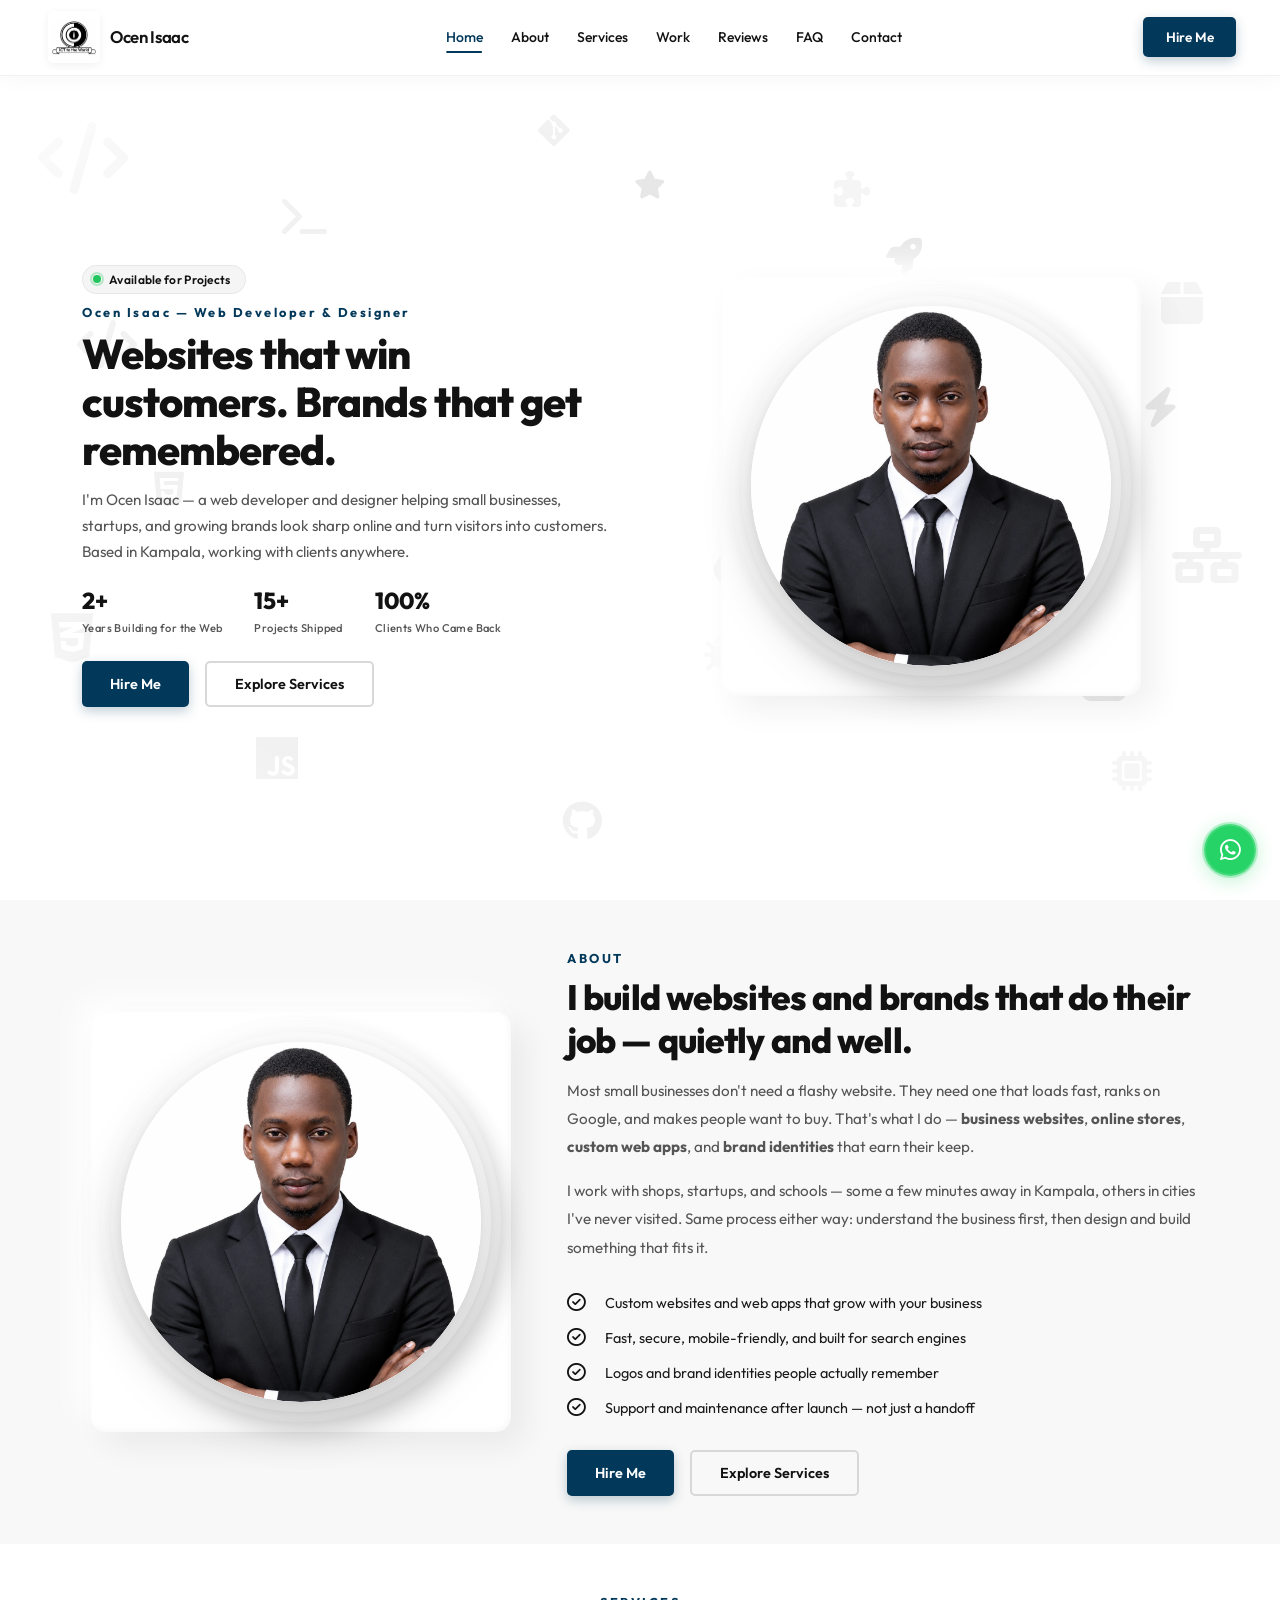
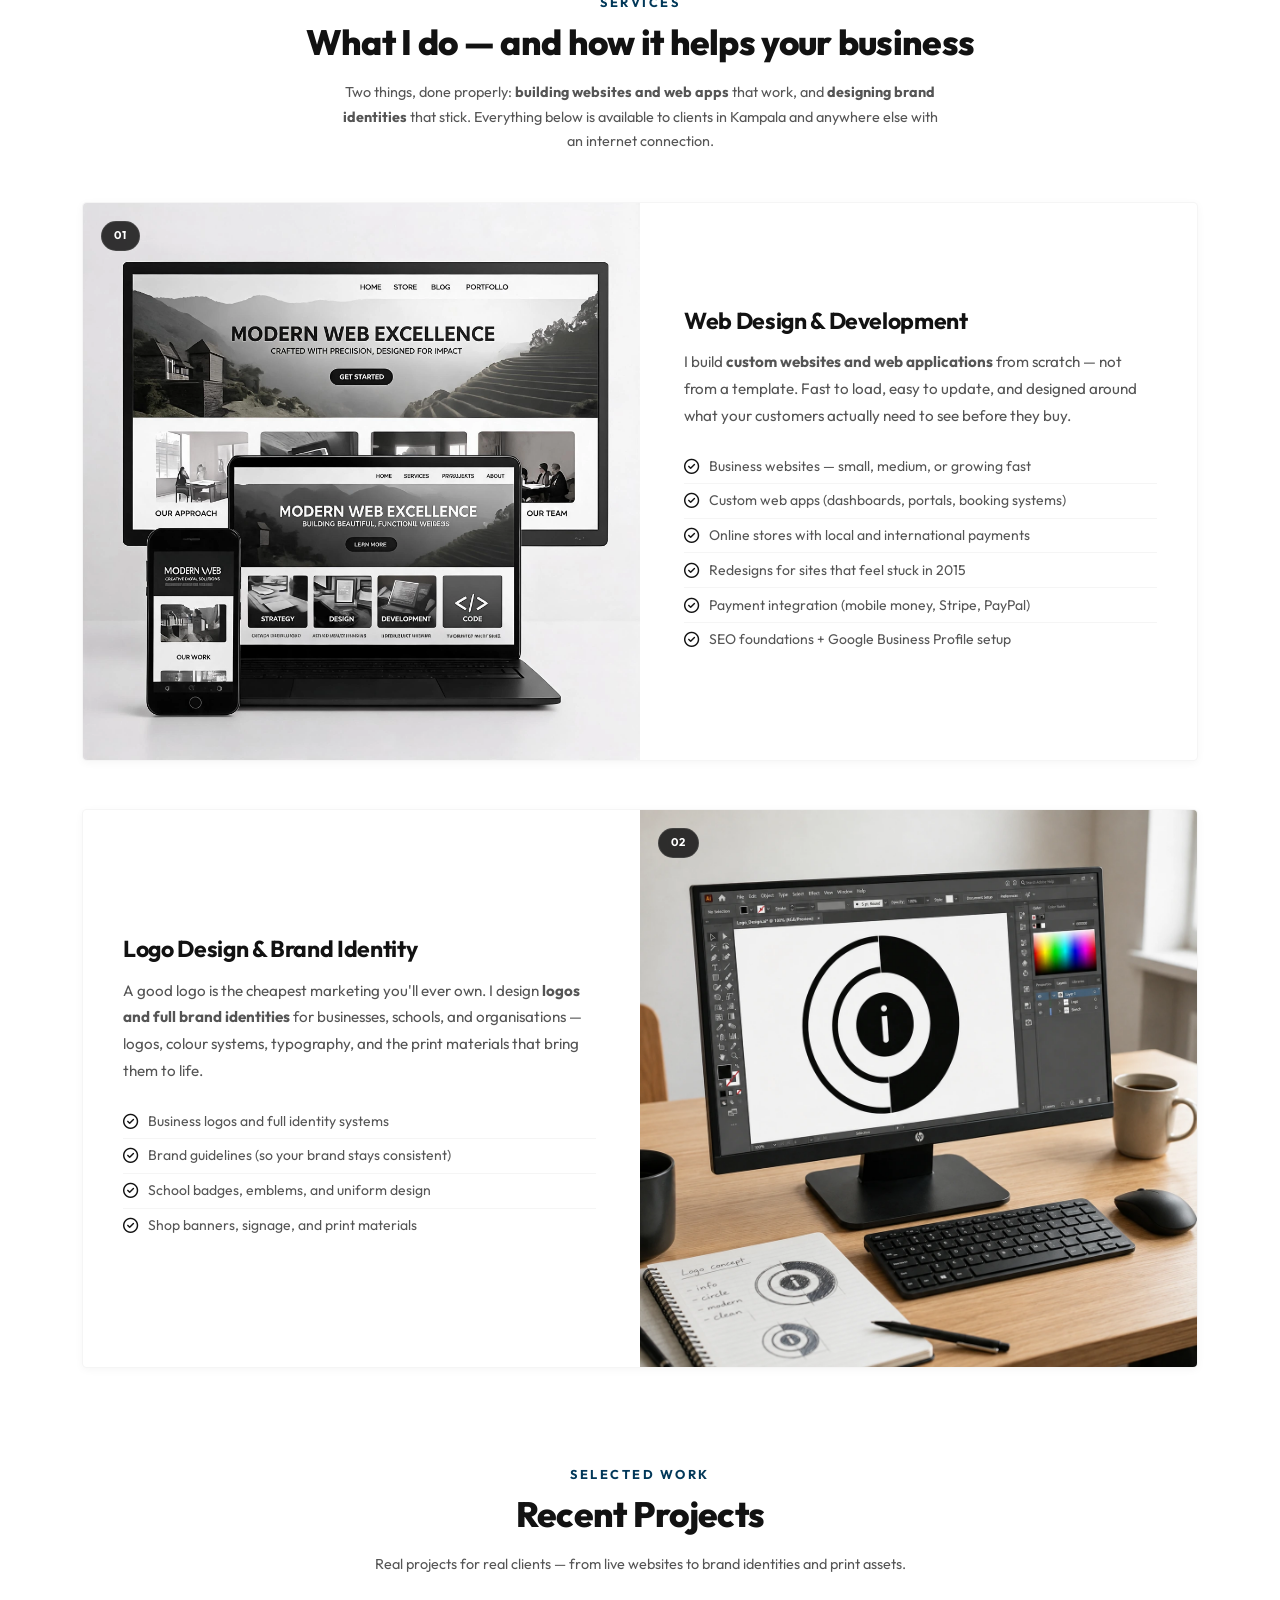
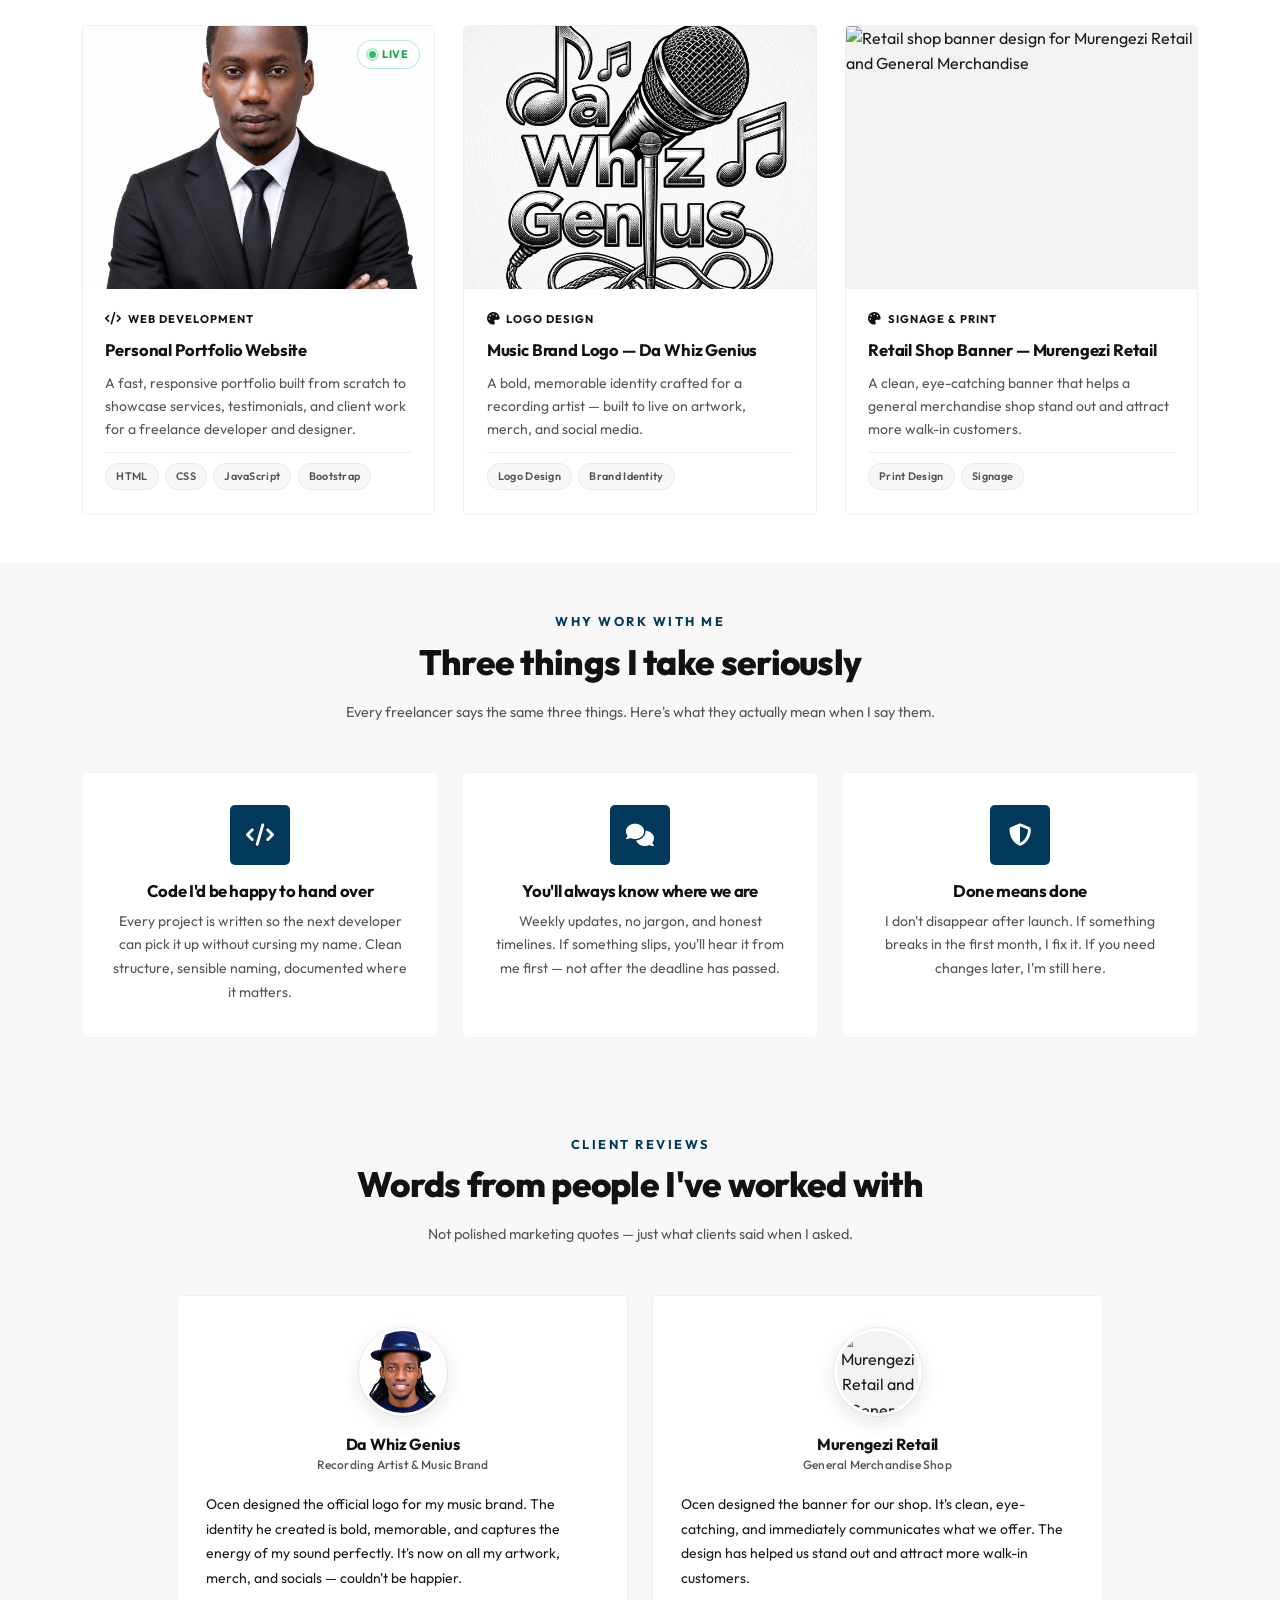
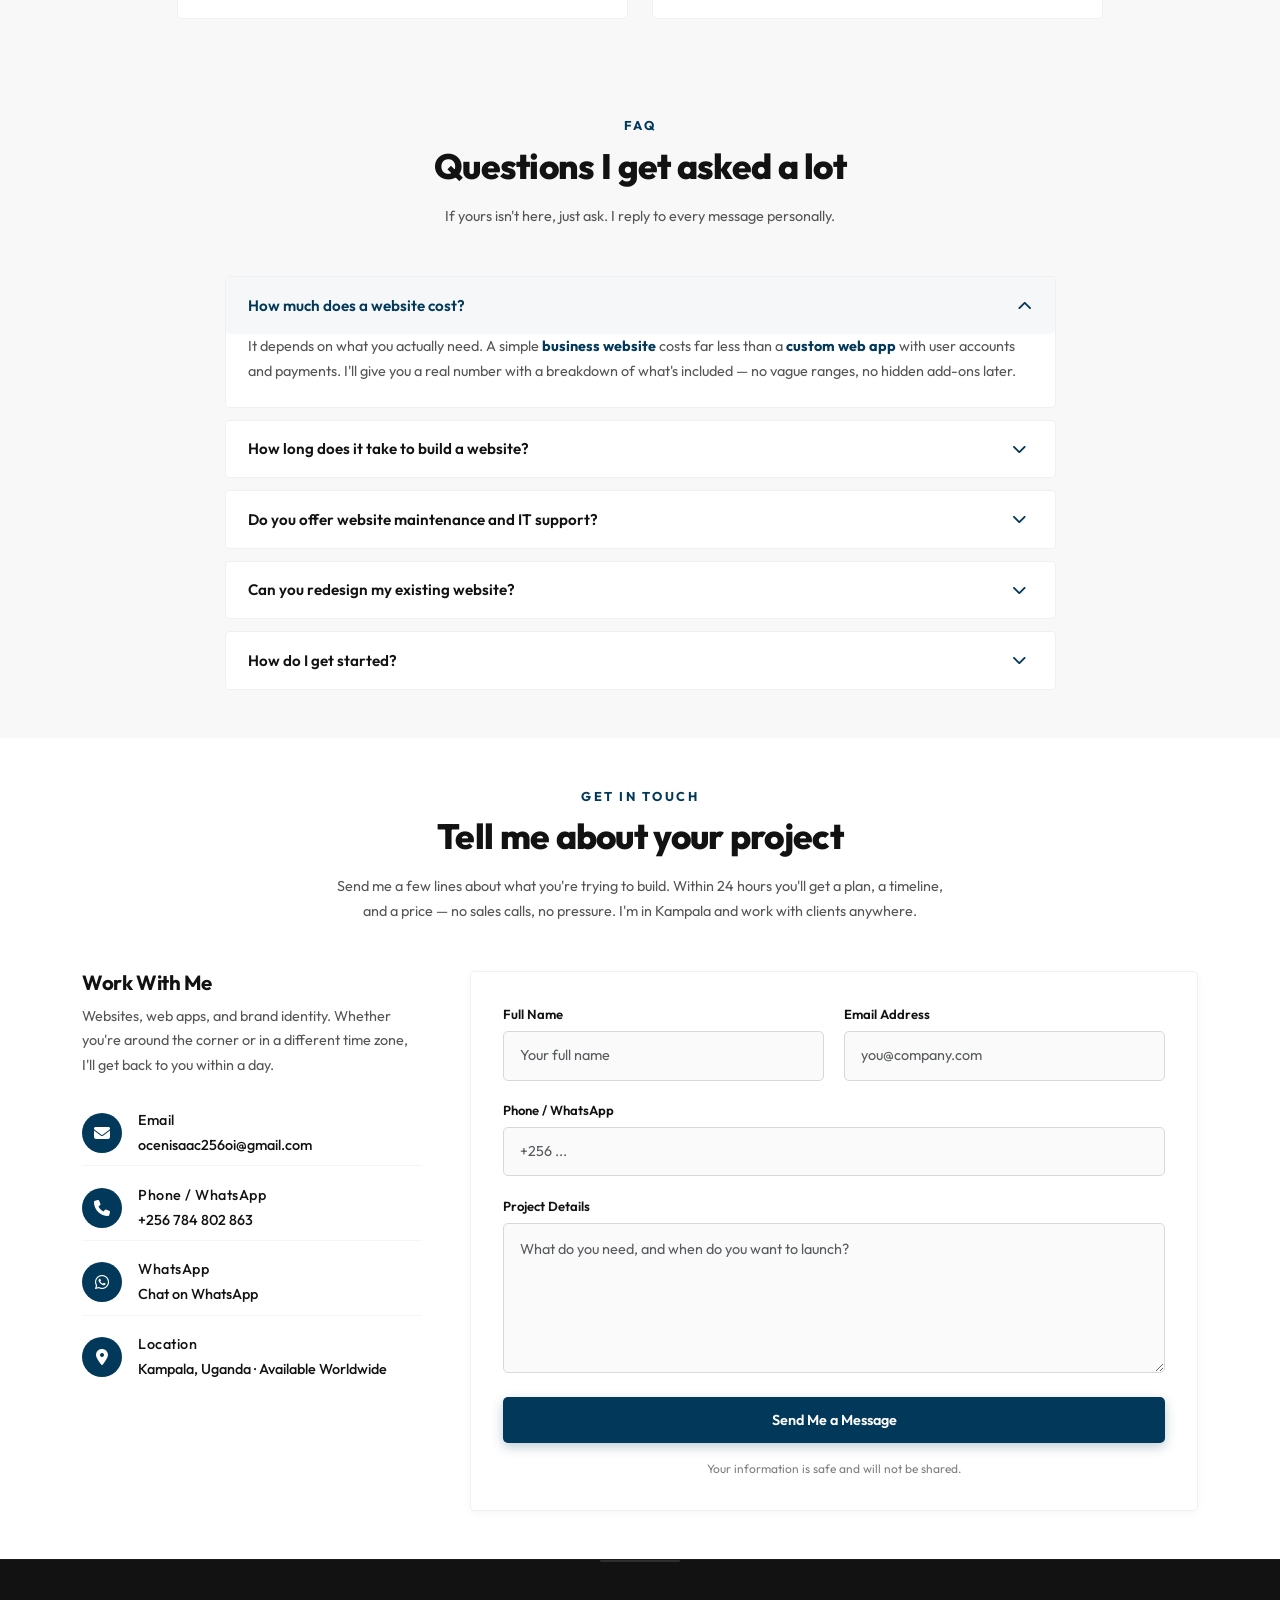
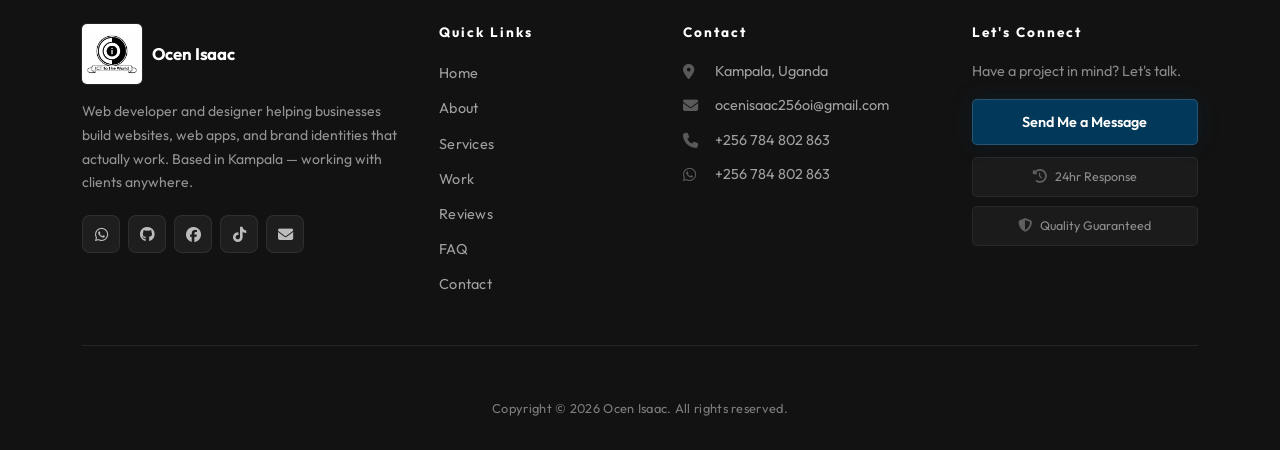
==== index.html @ e8a6db18 "first commit" ====
<!DOCTYPE html>
<html lang="en">
<head>
  <!-- Meta -->
  <meta charset="UTF-8">
  <meta name="viewport" content="width=device-width, initial-scale=1.0">
  <meta name="theme-color" content="#023859">

  <!-- SEO -->
  <title>Ocen Isaac — Web Developer &amp; Designer | Websites, Web Apps &amp; Brand Identity</title>
  <meta name="description" content="I'm Ocen Isaac — a web developer and designer building websites, web apps, and brand identities that help businesses grow. Based in Kampala, working with clients worldwide. Get a quote in 24 hours.">
  <meta name="keywords" content="freelance web developer, remote web developer, custom website design, web application development, e-commerce website developer, affordable website design, website redesign, logo design, brand identity design, small business websites, Kampala web developer, Uganda web designer, Ocen Isaac">
  <meta name="author" content="Ocen Isaac">
  <meta name="robots" content="index, follow, max-snippet:-1, max-image-preview:large, max-video-preview:-1">
  <meta name="format-detection" content="telephone=yes">

  <!-- Canonical -->
  <link rel="canonical" href="https://ocenisaac.com/">
  <link rel="sitemap" type="application/xml" title="Sitemap" href="https://ocenisaac.com/sitemap.xml">

  <!-- Favicon -->
  <link rel="icon" href="favicon/favicon.ico">
  <link rel="apple-touch-icon" sizes="180x180" href="favicon/apple-touch-icon.png">

  <!-- Preconnects -->
  <link rel="preconnect" href="https://fonts.googleapis.com">
  <link rel="preconnect" href="https://fonts.gstatic.com" crossorigin>
  <link rel="preconnect" href="https://cdn.jsdelivr.net">

  <!-- Google Fonts -->
  <link href="https://fonts.googleapis.com/css2?family=Outfit:wght@100..900&amp;display=swap" rel="stylesheet">

  <!-- Bootstrap -->
  <link href="https://cdn.jsdelivr.net/npm/bootstrap@5.3.3/dist/css/bootstrap.min.css" rel="stylesheet">

  <!-- Font Awesome -->
  <link href="https://cdn.jsdelivr.net/npm/@fortawesome/fontawesome-free@6.5.2/css/all.min.css" rel="stylesheet">

  <!-- Main CSS -->
  <link rel="stylesheet" href="css/style.css">

  <!-- Preload Hero Image -->
  <link rel="preload" as="image" href="images/hero.webp" fetchpriority="high">

  <!-- Open Graph -->
  <meta property="og:type" content="website">
  <meta property="og:url" content="https://ocenisaac.com/">
  <meta property="og:title" content="Ocen Isaac — Web Developer &amp; Designer | Websites, Web Apps &amp; Brand Identity">
  <meta property="og:description" content="Web developer and designer building websites, web apps, and brand identities that help businesses grow. Based in Kampala, working with clients worldwide.">
  <meta property="og:image" content="https://ocenisaac.com/images/og-image.jpg">
  <meta property="og:image:width" content="1200">
  <meta property="og:image:height" content="630">
  <meta property="og:image:alt" content="Ocen Isaac — Web Developer and Designer">
  <meta property="og:site_name" content="Ocen Isaac — Web Developer &amp; Designer">
  <meta property="og:locale" content="en_US">

  <!-- Twitter -->
  <meta name="twitter:card" content="summary_large_image">
  <meta name="twitter:title" content="Ocen Isaac — Web Developer &amp; Designer | Websites, Web Apps &amp; Brand Identity">
  <meta name="twitter:description" content="Web developer and designer building websites, web apps, and brand identities that help businesses grow. Working with clients worldwide.">
  <meta name="twitter:image" content="https://ocenisaac.com/images/og-image.jpg">
  <meta name="twitter:image:alt" content="Ocen Isaac — Web Developer and Designer">

  <!-- Geo -->
  <meta name="geo.region" content="UG">
  <meta name="geo.placename" content="Kampala">

  <!-- Schema Markup — Person -->
  <script type="application/ld+json">
  {
    "@context": "https://schema.org",
    "@type": "Person",
    "name": "Ocen Isaac",
    "url": "https://ocenisaac.com/",
    "image": "https://ocenisaac.com/images/port.png",
    "jobTitle": "Web Developer & Designer",
    "description": "Freelance web developer and designer building custom websites, web applications, and brand identities for businesses worldwide.",
    "address": {
      "@type": "PostalAddress",
      "addressLocality": "Kampala",
      "addressCountry": "Uganda"
    },
    "sameAs": [
      "https://github.com/ocenisaac256oi",
      "https://www.facebook.com/ocenisaac256oi",
      "https://www.tiktok.com/@ocenisaac256oi",
      "https://wa.me/256784802863"
    ],
    "knowsAbout": [
      "Web Development",
      "Web Design",
      "Custom Web Applications",
      "E-commerce Development",
      "Frontend Development",
      "Backend Development",
      "Full-Stack Development",
      "Brand Identity Design",
      "Logo Design",
      "HTML",
      "CSS",
      "JavaScript",
      "PHP",
      "Bootstrap",
      "React",
      "Node.js",
      "SQL",
      "API Development",
      "SEO"
    ]
  }
  </script>

  <!-- Schema Markup — Professional Service -->
  <script type="application/ld+json">
  {
    "@context": "https://schema.org",
    "@type": "ProfessionalService",
    "name": "Ocen Isaac — Web Developer & Designer",
    "url": "https://ocenisaac.com/",
    "image": "https://ocenisaac.com/images/port.png",
    "description": "Freelance web developer and designer offering custom website design, web application development, e-commerce solutions, and brand identity design for businesses worldwide.",
    "telephone": "+256784802863",
    "email": "ocenisaac256oi@gmail.com",
    "priceRange": "$$",
    "address": {
      "@type": "PostalAddress",
      "addressLocality": "Kampala",
      "addressRegion": "Central Region",
      "addressCountry": "UG"
    },
    "areaServed": [
      { "@type": "City", "name": "Kampala" },
      { "@type": "City", "name": "Entebbe" },
      { "@type": "City", "name": "Jinja" },
      { "@type": "City", "name": "Gulu" },
      { "@type": "City", "name": "Mbarara" },
      { "@type": "Country", "name": "Uganda" },
      { "@type": "Place", "name": "Worldwide" }
    ],
    "openingHoursSpecification": [
      {
        "@type": "OpeningHoursSpecification",
        "dayOfWeek": ["Monday", "Tuesday", "Wednesday", "Thursday", "Friday"],
        "opens": "09:00",
        "closes": "18:00"
      },
      {
        "@type": "OpeningHoursSpecification",
        "dayOfWeek": "Saturday",
        "opens": "10:00",
        "closes": "14:00"
      }
    ],
    "sameAs": [
      "https://github.com/ocenisaac256oi",
      "https://www.facebook.com/ocenisaac256oi",
      "https://wa.me/256784802863"
    ],
    "hasOfferCatalog": {
      "@type": "OfferCatalog",
      "name": "Web Development & Design Services",
      "itemListElement": [
        { "@type": "Offer", "itemOffered": { "@type": "Service", "name": "Business Website Design" } },
        { "@type": "Offer", "itemOffered": { "@type": "Service", "name": "Custom Web Application Development" } },
        { "@type": "Offer", "itemOffered": { "@type": "Service", "name": "E-commerce Website Development" } },
        { "@type": "Offer", "itemOffered": { "@type": "Service", "name": "Website Redesign" } },
        { "@type": "Offer", "itemOffered": { "@type": "Service", "name": "Logo Design and Brand Identity" } },
        { "@type": "Offer", "itemOffered": { "@type": "Service", "name": "SEO Setup and Optimization" } },
        { "@type": "Offer", "itemOffered": { "@type": "Service", "name": "IT Support and Maintenance" } }
      ]
    }
  }
  </script>

  <!-- Schema Markup — WebSite -->
  <script type="application/ld+json">
  {
    "@context": "https://schema.org",
    "@type": "WebSite",
    "url": "https://ocenisaac.com/",
    "name": "Ocen Isaac — Web Developer & Designer",
    "description": "Freelance web developer and designer building custom websites, web applications, and brand identities for businesses worldwide.",
    "author": {
      "@type": "Person",
      "name": "Ocen Isaac"
    }
  }
  </script>

  <!-- Schema Markup — Reviews -->
  <script type="application/ld+json">
  {
    "@context": "https://schema.org",
    "@type": "Person",
    "name": "Ocen Isaac",
    "url": "https://ocenisaac.com/",
    "review": [
      {
        "@type": "Review",
        "author": { "@type": "Person", "name": "Da Whiz Genius" },
        "reviewBody": "Ocen designed the official logo for my music brand. The identity he created is bold, memorable, and captures the energy of my sound perfectly."
      },
      {
        "@type": "Review",
        "author": { "@type": "Person", "name": "Murengezi Retail and General Merchandise Shop" },
        "reviewBody": "Ocen designed the banner for our shop. It's clean, eye-catching, and has helped us stand out and attract more walk-in customers."
      },
      {
        "@type": "Review",
        "author": { "@type": "Organization", "name": "AK eSolutions Limited" },
        "reviewBody": "Ocen is building the official website for AK eSolutions Limited. A developer we trust."
      }
    ]
  }
  </script>
</head>

<body>

  <!-- Navbar -->
  <nav class="navbar navbar-expand-lg fixed-top" id="mainNav" aria-label="Main navigation">
    <div class="container">

      <a class="navbar-brand" href="#home" aria-label="Ocen Isaac — Home">
        <img
          src="images/logos.webp"
          alt="Ocen Isaac — Web Developer and Designer logo"
          class="navbar-logo"
          width="50"
          height="50"
          fetchpriority="high"
        >
        <span class="navbar-brand-text">Ocen Isaac</span>
      </a>

      <button
        class="navbar-toggler"
        type="button"
        data-bs-toggle="collapse"
        data-bs-target="#navMenu"
        aria-label="Toggle navigation menu"
        aria-expanded="false"
      >
        <i class="fa-solid fa-bars toggler-open" aria-hidden="true"></i>
        <i class="fa-solid fa-xmark toggler-close" aria-hidden="true"></i>
      </button>

      <div class="collapse navbar-collapse" id="navMenu">
        <ul class="navbar-nav mx-auto text-center">
          <li class="nav-item"><a class="nav-link active" href="#home">Home</a></li>
          <li class="nav-item"><a class="nav-link" href="#about">About</a></li>
          <li class="nav-item"><a class="nav-link" href="#services">Services</a></li>
          <li class="nav-item"><a class="nav-link" href="#portfolio">Work</a></li>
          <li class="nav-item"><a class="nav-link" href="#testimonials">Reviews</a></li>
          <li class="nav-item"><a class="nav-link" href="#faq">FAQ</a></li>
          <li class="nav-item"><a class="nav-link" href="#contact">Contact</a></li>
        </ul>

        <div class="d-flex">
          <a href="#contact" class="btn btn-primary btn-sm">Hire Me</a>
        </div>
      </div>

    </div>
  </nav>

  <!-- Main -->
  <main>

    <!-- Hero -->
    <section id="home" class="d-flex align-items-center">

      <!-- Back layer — ambient background icons -->
      <div class="hero-icons-bg" aria-hidden="true">
        <i class="fa-solid fa-code hero-icon back-icon icon-b1"></i>
        <i class="fa-solid fa-terminal hero-icon back-icon icon-b2"></i>
        <i class="fa-solid fa-code hero-icon back-icon icon-b3"></i>
        <i class="fa-brands fa-html5 hero-icon back-icon icon-b4"></i>
        <i class="fa-brands fa-css3-alt hero-icon back-icon icon-b5"></i>
        <i class="fa-brands fa-js hero-icon back-icon icon-b6"></i>
        <i class="fa-brands fa-git-alt hero-icon back-icon icon-b7"></i>
        <i class="fa-brands fa-github hero-icon back-icon icon-b8"></i>
        <i class="fa-solid fa-box hero-icon back-icon icon-b9"></i>
        <i class="fa-solid fa-network-wired hero-icon back-icon icon-b10"></i>
        <i class="fa-solid fa-microchip hero-icon back-icon icon-b11"></i>
        <i class="fa-solid fa-diagram-project hero-icon back-icon icon-b12"></i>
        <i class="fa-solid fa-bug hero-icon back-icon icon-b13"></i>
        <i class="fa-solid fa-puzzle-piece hero-icon back-icon icon-b14"></i>
      </div>

      <!-- Front layer — icons that cross over the hero image -->
      <div class="hero-icons-fg" aria-hidden="true">
        <i class="fa-solid fa-bolt hero-icon front-icon icon-f1"></i>
        <i class="fa-solid fa-rocket hero-icon front-icon icon-f2"></i>
        <i class="fa-solid fa-cloud hero-icon front-icon icon-f3"></i>
        <i class="fa-solid fa-fire hero-icon front-icon icon-f4"></i>
        <i class="fa-solid fa-star hero-icon front-icon icon-f5"></i>
      </div>

      <div class="container">
        <div class="row align-items-center g-5">

          <div class="col-lg-6 col-md-6">

            <span class="hero-badge mb-3">
              <span class="status-dot"></span>
              Available for Projects
            </span>

            <p class="hero-kicker mb-2">
              Ocen Isaac — Web Developer &amp; Designer
            </p>

            <h1 class="hero-title mb-3">
              Websites that win customers. Brands that get remembered.
            </h1>

            <p class="hero-subtitle mb-4">
              I'm Ocen Isaac — a web developer and designer helping small businesses, startups, and growing brands look sharp online and turn visitors into customers. Based in Kampala, working with clients anywhere.
            </p>

            <div class="hero-stats d-flex gap-4 mb-4">
              <div class="hero-stat">
                <span class="hero-stat-number" data-count="2" data-suffix="+">2+</span>
                <span class="hero-stat-label">Years Building for the Web</span>
              </div>
              <div class="hero-stat">
                <span class="hero-stat-number" data-count="15" data-suffix="+">15+</span>
                <span class="hero-stat-label">Projects Shipped</span>
              </div>
              <div class="hero-stat">
                <span class="hero-stat-number" data-count="100" data-suffix="%">100%</span>
                <span class="hero-stat-label">Clients Who Came Back</span>
              </div>
            </div>

            <div class="d-flex flex-wrap gap-3">
              <a href="#contact" class="btn btn-primary">Hire Me</a>
              <a href="#services" class="btn btn-outline">Explore Services</a>
            </div>

          </div>

          <div class="col-lg-6 col-md-6">
            <!-- Hero image — circular portrait with layered neomorphic shapes -->
            <div class="hero-stage">
              <span class="neo-square" aria-hidden="true"></span>
              <span class="neo-circle-460" aria-hidden="true"></span>
              <span class="neo-circle-440" aria-hidden="true"></span>

              <div class="hero-image-wrap">
                <img
                  src="images/hero.webp"
                  alt="Ocen Isaac — Web Developer and Designer"
                  class="img-fluid hero-image"
                >
              </div>
            </div>
          </div>

        </div>
      </div>
    </section>

    <!-- About -->
    <section id="about" class="py-5">
      <div class="container">
        <div class="row align-items-center g-5">

          <div class="col-lg-5 col-md-6">
            <!-- About image — same layered neomorphic stage as hero -->
            <div class="hero-stage">
              <span class="neo-square" aria-hidden="true"></span>
              <span class="neo-circle-460" aria-hidden="true"></span>
              <span class="neo-circle-440" aria-hidden="true"></span>

              <div class="hero-image-wrap">
                <img
                  src="images/hero.webp"
                  alt="Ocen Isaac working as a web developer and designer"
                  class="img-fluid hero-image"
                  loading="lazy"
                >
              </div>
            </div>
          </div>

          <div class="col-lg-7 col-md-6">
            <p class="about-kicker mb-2">About</p>
            <h2 class="about-title mb-3">
              I build websites and brands that do their job — quietly and well.
            </h2>

            <p class="about-lead mb-3">
              Most small businesses don't need a flashy website. They need one that loads fast, ranks on Google, and makes people want to buy. That's what I do — <strong>business websites</strong>, <strong>online stores</strong>, <strong>custom web apps</strong>, and <strong>brand identities</strong> that earn their keep.
            </p>

            <p class="about-lead mb-4">
              I work with shops, startups, and schools — some a few minutes away in Kampala, others in cities I've never visited. Same process either way: understand the business first, then design and build something that fits it.
            </p>

            <ul class="about-points list-unstyled mb-4">
              <li><i class="fa-regular fa-circle-check me-2"></i>Custom websites and web apps that grow with your business</li>
              <li><i class="fa-regular fa-circle-check me-2"></i>Fast, secure, mobile-friendly, and built for search engines</li>
              <li><i class="fa-regular fa-circle-check me-2"></i>Logos and brand identities people actually remember</li>
              <li><i class="fa-regular fa-circle-check me-2"></i>Support and maintenance after launch — not just a handoff</li>
            </ul>

            <div class="d-flex flex-wrap gap-3 align-items-center">
              <a href="#contact" class="btn btn-primary">Hire Me</a>
              <a href="#services" class="btn btn-outline">Explore Services</a>
            </div>
          </div>

        </div>
      </div>
    </section>

    <!-- Services -->
    <section id="services" class="py-5" aria-labelledby="services-heading">
      <div class="container">

        <div class="text-center mb-5">
          <p class="services-kicker mb-2">Services</p>
          <h2 id="services-heading" class="section-title mb-3">
            What I do — and how it helps your business
          </h2>
          <p class="section-subtitle mx-auto">
            Two things, done properly: <strong>building websites and web apps</strong> that work, and <strong>designing brand identities</strong> that stick. Everything below is available to clients in Kampala and anywhere else with an internet connection.
          </p>
        </div>

        <!-- Service 1 - Web Development -->
        <div class="service-card">
          <div class="service-card-image">
            <img
              src="images/web.webp"
              alt="Business website design and web development services"
              loading="lazy"
            >
            <span class="service-card-number">01</span>
          </div>
          <div class="service-card-content">
            <h3 class="service-card-title">Web Design &amp; Development</h3>
            <p class="service-card-text">
              I build <strong>custom websites and web applications</strong> from scratch — not from a template. Fast to load, easy to update, and designed around what your customers actually need to see before they buy.
            </p>
            <ul class="service-card-list">
              <li><i class="fa-regular fa-circle-check"></i> Business websites — small, medium, or growing fast</li>
              <li><i class="fa-regular fa-circle-check"></i> Custom web apps (dashboards, portals, booking systems)</li>
              <li><i class="fa-regular fa-circle-check"></i> Online stores with local and international payments</li>
              <li><i class="fa-regular fa-circle-check"></i> Redesigns for sites that feel stuck in 2015</li>
              <li><i class="fa-regular fa-circle-check"></i> Payment integration (mobile money, Stripe, PayPal)</li>
              <li><i class="fa-regular fa-circle-check"></i> SEO foundations + Google Business Profile setup</li>
            </ul>
          </div>
        </div>

        <!-- Service 2 - Graphic Design -->
        <div class="service-card service-card-reverse">
          <div class="service-card-image">
            <img
              src="images/graphic-design.webp"
              alt="Logo design and brand identity services"
              loading="lazy"
            >
            <span class="service-card-number">02</span>
          </div>
          <div class="service-card-content">
            <h3 class="service-card-title">Logo Design &amp; Brand Identity</h3>
            <p class="service-card-text">
              A good logo is the cheapest marketing you'll ever own. I design <strong>logos and full brand identities</strong> for businesses, schools, and organisations — logos, colour systems, typography, and the print materials that bring them to life.
            </p>
            <ul class="service-card-list">
              <li><i class="fa-regular fa-circle-check"></i> Business logos and full identity systems</li>
              <li><i class="fa-regular fa-circle-check"></i> Brand guidelines (so your brand stays consistent)</li>
              <li><i class="fa-regular fa-circle-check"></i> School badges, emblems, and uniform design</li>
              <li><i class="fa-regular fa-circle-check"></i> Shop banners, signage, and print materials</li>
            </ul>
          </div>
        </div>

      </div>
    </section>

    <!-- Portfolio -->
    <section id="portfolio" class="py-5" aria-labelledby="portfolio-heading">
      <div class="container">

        <div class="text-center mb-5">
          <p class="portfolio-kicker mb-2">Selected Work</p>
          <h2 id="portfolio-heading" class="section-title mb-3">Recent Projects</h2>
          <p class="section-subtitle mx-auto">
            Real projects for real clients — from live websites to brand identities and print assets.
          </p>
        </div>

        <div class="portfolio-grid">

          <!-- Item 1 — Portfolio Website -->
          <article class="portfolio-item">
            <a href="https://ocenisaac.com" target="_blank" rel="noopener noreferrer" aria-label="Visit Ocen Isaac live website">
              <div class="portfolio-media">
                <img
                  src="images/hero.webp"
                  alt="Ocen Isaac — Portfolio website built with HTML, CSS, JavaScript, and Bootstrap"
                  loading="lazy"
                  width="800"
                  height="600"
                >
                <div class="portfolio-overlay">
                  <span class="portfolio-view">
                    <i class="fa-solid fa-arrow-up-right-from-square"></i> Visit Live Site
                  </span>
                </div>
                <span class="portfolio-badge portfolio-badge-live">
                  <span class="portfolio-live-dot"></span> Live
                </span>
              </div>
            </a>

            <div class="portfolio-info">
              <span class="portfolio-category">
                <i class="fa-solid fa-code"></i> Web Development
              </span>
              <h3 class="portfolio-title">Personal Portfolio Website</h3>
              <p class="portfolio-description">
                A fast, responsive portfolio built from scratch to showcase services, testimonials, and client work for a freelance developer and designer.
              </p>
              <div class="portfolio-tags">
                <span>HTML</span>
                <span>CSS</span>
                <span>JavaScript</span>
                <span>Bootstrap</span>
              </div>
            </div>
          </article>

          <!-- Item 2 — Music Brand Logo -->
          <article class="portfolio-item">
            <div class="portfolio-media">
              <img
                src="images/da_whiz_logo.webp"
                alt="Da Whiz Genius — Music brand logo design by Ocen Isaac"
                loading="lazy"
                width="800"
                height="600"
              >
              <div class="portfolio-overlay">
                <span class="portfolio-view">
                  <i class="fa-solid fa-magnifying-glass-plus"></i> View Design
                </span>
              </div>
            </div>

            <div class="portfolio-info">
              <span class="portfolio-category">
                <i class="fa-solid fa-palette"></i> Logo Design
              </span>
              <h3 class="portfolio-title">Music Brand Logo — Da Whiz Genius</h3>
              <p class="portfolio-description">
                A bold, memorable identity crafted for a recording artist — built to live on artwork, merch, and social media.
              </p>
              <div class="portfolio-tags">
                <span>Logo Design</span>
                <span>Brand Identity</span>
              </div>
            </div>
          </article>

          <!-- Item 3 — Retail Shop Banner -->
          <article class="portfolio-item">
            <div class="portfolio-media">
              <img
                src="images/portfolio-murengezi-banner.webp"
                alt="Retail shop banner design for Murengezi Retail and General Merchandise"
                loading="lazy"
                width="800"
                height="600"
              >
              <div class="portfolio-overlay">
                <span class="portfolio-view">
                  <i class="fa-solid fa-magnifying-glass-plus"></i> View Design
                </span>
              </div>
            </div>

            <div class="portfolio-info">
              <span class="portfolio-category">
                <i class="fa-solid fa-palette"></i> Signage &amp; Print
              </span>
              <h3 class="portfolio-title">Retail Shop Banner — Murengezi Retail</h3>
              <p class="portfolio-description">
                A clean, eye-catching banner that helps a general merchandise shop stand out and attract more walk-in customers.
              </p>
              <div class="portfolio-tags">
                <span>Print Design</span>
                <span>Signage</span>
              </div>
            </div>
          </article>

        </div>
      </div>
    </section>

    <!-- Why Work With Me -->
    <section id="why-me" class="py-5" aria-labelledby="why-me-heading">
      <div class="container">

        <div class="text-center mb-5">
          <p class="why-me-kicker mb-2">Why Work With Me</p>
          <h2 id="why-me-heading" class="section-title mb-3">Three things I take seriously</h2>
          <p class="section-subtitle mx-auto">
            Every freelancer says the same three things. Here's what they actually mean when I say them.
          </p>
        </div>

        <div class="row g-4">

          <div class="col-lg-4 col-md-6">
            <div class="why-me-card">
              <div class="why-me-icon-wrapper">
                <i class="fa-solid fa-code"></i>
              </div>
              <h3 class="why-me-title">Code I'd be happy to hand over</h3>
              <p class="why-me-text">
                Every project is written so the next developer can pick it up without cursing my name. Clean structure, sensible naming, documented where it matters.
              </p>
            </div>
          </div>

          <div class="col-lg-4 col-md-6">
            <div class="why-me-card">
              <div class="why-me-icon-wrapper">
                <i class="fa-solid fa-comments"></i>
              </div>
              <h3 class="why-me-title">You'll always know where we are</h3>
              <p class="why-me-text">
                Weekly updates, no jargon, and honest timelines. If something slips, you'll hear it from me first — not after the deadline has passed.
              </p>
            </div>
          </div>

          <div class="col-lg-4 col-md-6">
            <div class="why-me-card">
              <div class="why-me-icon-wrapper">
                <i class="fa-solid fa-shield-halved"></i>
              </div>
              <h3 class="why-me-title">Done means done</h3>
              <p class="why-me-text">
                I don't disappear after launch. If something breaks in the first month, I fix it. If you need changes later, I'm still here.
              </p>
            </div>
          </div>

        </div>
      </div>
    </section>

    <!-- Testimonials -->
    <section id="testimonials" class="py-5" aria-labelledby="testimonials-heading">
      <div class="container">

        <div class="text-center mb-5">
          <p class="testimonials-kicker mb-2">Client Reviews</p>
          <h2 id="testimonials-heading" class="section-title mb-3">Words from people I've worked with</h2>
          <p class="section-subtitle mx-auto">
            Not polished marketing quotes — just what clients said when I asked.
          </p>
        </div>

        <div class="row g-4 justify-content-center">

          <!-- Testimonial 1 — Da Whiz Genius -->
          <div class="col-lg-5 col-md-6">
            <figure class="testimonial-card">
              <div class="testimonial-photo-wrap">
                <img
                  src="images/da_whiz.webp"
                  alt="Da Whiz Genius — Recording artist and music brand client"
                  class="testimonial-photo"
                  loading="lazy"
                  width="96"
                  height="96"
                >
              </div>

              <figcaption class="testimonial-author">
                <h3 class="testimonial-author-name">Da Whiz Genius</h3>
                <span class="testimonial-author-role">Recording Artist &amp; Music Brand</span>
              </figcaption>

              <blockquote class="testimonial-text">
                Ocen designed the official logo for my music brand. The identity he created is bold, memorable, and captures the energy of my sound perfectly. It's now on all my artwork, merch, and socials — couldn't be happier.
              </blockquote>
            </figure>
          </div>

          <!-- Testimonial 2 — Murengezi Retail -->
          <div class="col-lg-5 col-md-6">
            <figure class="testimonial-card">
              <div class="testimonial-photo-wrap">
                <img
                  src="images/client-murengezi.webp"
                  alt="Murengezi Retail and General Merchandise Shop client"
                  class="testimonial-photo"
                  loading="lazy"
                  width="96"
                  height="96"
                >
              </div>

              <figcaption class="testimonial-author">
                <h3 class="testimonial-author-name">Murengezi Retail</h3>
                <span class="testimonial-author-role">General Merchandise Shop</span>
              </figcaption>

              <blockquote class="testimonial-text">
                Ocen designed the banner for our shop. It's clean, eye-catching, and immediately communicates what we offer. The design has helped us stand out and attract more walk-in customers.
              </blockquote>
            </figure>
          </div>

        </div>
      </div>
    </section>

    <!-- FAQ -->
    <section id="faq" class="py-5" aria-labelledby="faq-heading">
      <div class="container">

        <div class="text-center mb-5">
          <p class="faq-kicker mb-2">FAQ</p>
          <h2 id="faq-heading" class="section-title mb-3">Questions I get asked a lot</h2>
          <p class="section-subtitle mx-auto">
            If yours isn't here, just ask. I reply to every message personally.
          </p>
        </div>

        <div class="row justify-content-center">
          <div class="col-lg-9">
            <div class="accordion faq-accordion" id="faqAccordion">

              <!-- Question 1 - Cost -->
              <div class="accordion-item">
                <h3 class="accordion-header" id="q1-heading">
                  <button
                    class="accordion-button"
                    type="button"
                    data-bs-toggle="collapse"
                    data-bs-target="#q1"
                    aria-expanded="true"
                    aria-controls="q1"
                  >
                    How much does a website cost?
                  </button>
                </h3>
                <div
                  id="q1"
                  class="accordion-collapse collapse show"
                  aria-labelledby="q1-heading"
                  data-bs-parent="#faqAccordion"
                >
                  <div class="accordion-body">
                    It depends on what you actually need. A simple <strong>business website</strong> costs far less than a <strong>custom web app</strong> with user accounts and payments. I'll give you a real number with a breakdown of what's included — no vague ranges, no hidden add-ons later.
                  </div>
                </div>
              </div>

              <!-- Question 2 - Timeline -->
              <div class="accordion-item">
                <h3 class="accordion-header" id="q2-heading">
                  <button
                    class="accordion-button collapsed"
                    type="button"
                    data-bs-toggle="collapse"
                    data-bs-target="#q2"
                    aria-expanded="false"
                    aria-controls="q2"
                  >
                    How long does it take to build a website?
                  </button>
                </h3>
                <div
                  id="q2"
                  class="accordion-collapse collapse"
                  aria-labelledby="q2-heading"
                  data-bs-parent="#faqAccordion"
                >
                  <div class="accordion-body">
                    Most <strong>business websites</strong> go live in <strong>1–3 weeks</strong>. Bigger builds — <strong>web apps or full online stores</strong> — usually take <strong>4–8 weeks</strong>. You'll get a clear timeline before we start, and I stick to it.
                  </div>
                </div>
              </div>

              <!-- Question 3 - Maintenance -->
              <div class="accordion-item">
                <h3 class="accordion-header" id="q3-heading">
                  <button
                    class="accordion-button collapsed"
                    type="button"
                    data-bs-toggle="collapse"
                    data-bs-target="#q3"
                    aria-expanded="false"
                    aria-controls="q3"
                  >
                    Do you offer website maintenance and IT support?
                  </button>
                </h3>
                <div
                  id="q3"
                  class="accordion-collapse collapse"
                  aria-labelledby="q3-heading"
                  data-bs-parent="#faqAccordion"
                >
                  <div class="accordion-body">
                    Yes. I offer ongoing <strong>website maintenance and IT support packages</strong> for businesses anywhere. This includes regular updates, security monitoring, backups, performance optimization, and technical fixes — ensuring your website stays secure, fast, and reliable. I also provide <strong>computer repair and software troubleshooting</strong> for offices and schools.
                  </div>
                </div>
              </div>

              <!-- Question 4 - Redesign -->
              <div class="accordion-item">
                <h3 class="accordion-header" id="q4-heading">
                  <button
                    class="accordion-button collapsed"
                    type="button"
                    data-bs-toggle="collapse"
                    data-bs-target="#q4"
                    aria-expanded="false"
                    aria-controls="q4"
                  >
                    Can you redesign my existing website?
                  </button>
                </h3>
                <div
                  id="q4"
                  class="accordion-collapse collapse"
                  aria-labelledby="q4-heading"
                  data-bs-parent="#faqAccordion"
                >
                  <div class="accordion-body">
                    Absolutely. I specialize in <strong>website redesign</strong> for businesses with outdated or slow websites. I improve performance, user experience, and visual appeal while preserving your important content. The new version will be <strong>SEO-friendly, mobile-responsive, and significantly faster</strong> — helping you rank higher on Google and attract more customers.
                  </div>
                </div>
              </div>

              <!-- Question 5 - Getting Started -->
              <div class="accordion-item">
                <h3 class="accordion-header" id="q5-heading">
                  <button
                    class="accordion-button collapsed"
                    type="button"
                    data-bs-toggle="collapse"
                    data-bs-target="#q5"
                    aria-expanded="false"
                    aria-controls="q5"
                  >
                    How do I get started?
                  </button>
                </h3>
                <div
                  id="q5"
                  class="accordion-collapse collapse"
                  aria-labelledby="q5-heading"
                  data-bs-parent="#faqAccordion"
                >
                  <div class="accordion-body">
                    It's simple. Reach out through the <a href="#contact">contact form</a> or <a href="https://wa.me/256784802863" target="_blank" rel="noopener noreferrer">WhatsApp (+256 784 802 863)</a> with your project idea. We'll discuss your goals, I'll prepare a proposal with timeline and quote, and once approved, development begins. You'll be updated at every step of the process.
                  </div>
                </div>
              </div>

            </div>
          </div>
        </div>

      </div>
    </section>

    <!-- Contact -->
    <section id="contact" class="py-5" aria-labelledby="contact-heading">
      <div class="container">

        <div class="text-center mb-5">
          <p class="contact-kicker mb-2">Get In Touch</p>
          <h2 id="contact-heading" class="section-title mb-3">
            Tell me about your project
          </h2>
          <p class="section-subtitle mx-auto">
            Send me a few lines about what you're trying to build. Within 24 hours you'll get a plan, a timeline, and a price — no sales calls, no pressure. I'm in Kampala and work with clients anywhere.
          </p>
        </div>

        <div class="row g-5 align-items-start">

          <!-- Left Side - Contact Info -->
          <div class="col-lg-4 col-md-5">
            <div class="contact-side">
              <h3 class="contact-side-title">Work With Me</h3>
              <p class="contact-side-text">
                Websites, web apps, and brand identity. Whether you're around the corner or in a different time zone, I'll get back to you within a day.
              </p>

              <div class="contact-details">

                <div class="contact-item">
                  <div class="contact-icon-wrapper">
                    <i class="fa-solid fa-envelope"></i>
                  </div>
                  <div class="contact-item-content">
                    <span class="contact-label">Email</span>
                    <a href="mailto:ocenisaac256oi@gmail.com">ocenisaac256oi@gmail.com</a>
                  </div>
                </div>

                <div class="contact-item">
                  <div class="contact-icon-wrapper">
                    <i class="fa-solid fa-phone"></i>
                  </div>
                  <div class="contact-item-content">
                    <span class="contact-label">Phone / WhatsApp</span>
                    <a href="tel:+256784802863">+256 784 802 863</a>
                  </div>
                </div>

                <div class="contact-item">
                  <div class="contact-icon-wrapper">
                    <i class="fa-brands fa-whatsapp"></i>
                  </div>
                  <div class="contact-item-content">
                    <span class="contact-label">WhatsApp</span>
                    <a href="https://wa.me/256784802863" target="_blank" rel="noopener noreferrer">Chat on WhatsApp</a>
                  </div>
                </div>

                <div class="contact-item">
                  <div class="contact-icon-wrapper">
                    <i class="fa-solid fa-location-dot"></i>
                  </div>
                  <div class="contact-item-content">
                    <span class="contact-label">Location</span>
                    <span>Kampala, Uganda · Available Worldwide</span>
                  </div>
                </div>

              </div>
            </div>
          </div>

          <!-- Right Side - Contact Form -->
          <div class="col-lg-8 col-md-7">
            <form
              name="contact"
              method="POST"
              action="/api/contact"
              class="contact-form"
            >
              <p class="d-none">
                <label>Do not fill this field <input name="bot-field"></label>
              </p>

              <div class="form-row">
                <div class="form-group">
                  <label for="name" class="form-label">Full Name</label>
                  <input
                    type="text"
                    id="name"
                    name="name"
                    class="form-control"
                    placeholder="Your full name"
                    required
                  >
                </div>

                <div class="form-group">
                  <label for="email" class="form-label">Email Address</label>
                  <input
                    type="email"
                    id="email"
                    name="email"
                    class="form-control"
                    placeholder="you@company.com"
                    required
                  >
                </div>
              </div>

              <div class="form-group full-width">
                <label for="phone" class="form-label">Phone / WhatsApp</label>
                <input
                  type="text"
                  id="phone"
                  name="phone"
                  class="form-control"
                  placeholder="+256 ..."
                >
              </div>

              <div class="form-group full-width">
                <label for="message" class="form-label">Project Details</label>
                <textarea
                  id="message"
                  name="message"
                  rows="5"
                  class="form-control"
                  placeholder="What do you need, and when do you want to launch?"
                  required
                ></textarea>
              </div>

              <div class="form-actions">
                <button type="submit" class="btn btn-primary">Send Me a Message</button>
              </div>

              <div class="form-footer-text">
                <p>Your information is safe and will not be shared.</p>
              </div>
            </form>
          </div>

        </div>
      </div>
    </section>

  </main>

  <!-- Footer -->
  <footer class="site-footer">
    <div class="container">

      <!-- Footer Main Grid -->
      <div class="footer-main">

        <!-- Brand Column -->
        <div class="footer-column footer-brand">
          <a href="#home" class="footer-brand-link" aria-label="Ocen Isaac — Home">
            <img
              src="images/logos.webp"
              alt="Ocen Isaac — Web Developer and Designer logo"
              class="footer-brand-logo"
              width="40"
              height="40"
              loading="lazy"
            >
            <span class="footer-brand-name">Ocen&nbsp;Isaac</span>
          </a>

          <p class="footer-brand-text">
            Web developer and designer helping businesses build websites, web apps, and brand identities that actually work. Based in Kampala — working with clients anywhere.
          </p>

          <div class="footer-socials" aria-label="Social links">
            <a href="https://wa.me/256784802863" target="_blank" rel="noopener noreferrer" aria-label="WhatsApp">
              <i class="fa-brands fa-whatsapp"></i>
            </a>
            <a href="https://github.com/ocenisaac256oi" target="_blank" rel="noopener noreferrer" aria-label="GitHub">
              <i class="fa-brands fa-github"></i>
            </a>
            <a href="https://www.facebook.com/ocenisaac256oi" target="_blank" rel="noopener noreferrer" aria-label="Facebook">
              <i class="fa-brands fa-facebook"></i>
            </a>
            <a href="https://www.tiktok.com/@ocenisaac256oi" target="_blank" rel="noopener noreferrer" aria-label="TikTok">
              <i class="fa-brands fa-tiktok"></i>
            </a>
            <a href="mailto:ocenisaac256oi@gmail.com" aria-label="Email">
              <i class="fa-solid fa-envelope"></i>
            </a>
          </div>
        </div>

        <!-- Quick Links Column (accordion on mobile) -->
        <div class="footer-column footer-accordion">
          <h3 class="footer-heading">
            Quick Links
            <span class="footer-accordion-icon">
              <i class="fa-solid fa-chevron-down"></i>
            </span>
          </h3>
          <ul class="footer-links footer-collapse">
            <li><a href="#home">Home</a></li>
            <li><a href="#about">About</a></li>
            <li><a href="#services">Services</a></li>
            <li><a href="#portfolio">Work</a></li>
            <li><a href="#testimonials">Reviews</a></li>
            <li><a href="#faq">FAQ</a></li>
            <li><a href="#contact">Contact</a></li>
          </ul>
        </div>

        <!-- Contact Column (accordion on mobile) -->
        <div class="footer-column footer-accordion">
          <h3 class="footer-heading">
            Contact
            <span class="footer-accordion-icon">
              <i class="fa-solid fa-chevron-down"></i>
            </span>
          </h3>
          <ul class="footer-contact footer-collapse">
            <li>
              <i class="fa-solid fa-location-dot"></i>
              <span>Kampala, Uganda</span>
            </li>
            <li>
              <i class="fa-solid fa-envelope"></i>
              <a href="mailto:ocenisaac256oi@gmail.com">ocenisaac256oi@gmail.com</a>
            </li>
            <li>
              <i class="fa-solid fa-phone"></i>
              <a href="tel:+256784802863">+256 784 802 863</a>
            </li>
            <li>
              <i class="fa-brands fa-whatsapp"></i>
              <a href="https://wa.me/256784802863" target="_blank" rel="noopener noreferrer">+256 784 802 863</a>
            </li>
          </ul>
        </div>

        <!-- CTA Column -->
        <div class="footer-column footer-cta-column">
          <h3 class="footer-heading">Let's Connect</h3>
          <p class="footer-cta-text">Have a project in mind? Let's talk.</p>
          <a href="#contact" class="btn btn-primary">Send Me a Message</a>
          <div class="footer-badges">
            <span><i class="fa-solid fa-clock-rotate-left"></i> 24hr Response</span>
            <span><i class="fa-solid fa-shield-halved"></i> Quality Guaranteed</span>
          </div>
        </div>

      </div>

      <!-- Footer Bottom Bar -->
      <div class="footer-bottom">
        <p class="footer-copy">
          Copyright &copy; <span id="currentYear"></span> Ocen Isaac. All rights reserved.
        </p>
      </div>

    </div>
  </footer>

  <!-- WhatsApp Float -->
  <a
    href="https://wa.me/256784802863"
    class="whatsapp-float"
    target="_blank"
    rel="noopener noreferrer"
    aria-label="Chat on WhatsApp"
  >
    <i class="fa-brands fa-whatsapp" aria-hidden="true"></i>
    <span class="whatsapp-tooltip">Chat with me</span>
  </a>

  <!-- Scripts -->
  <script src="https://cdn.jsdelivr.net/npm/bootstrap@5.3.3/dist/js/bootstrap.bundle.min.js" defer></script>
  <script src="js/script.js" defer></script>

</body>
</html>
---- css/style.css ----
:root {
  --primary: #121212;
  --primary-light: #333333;
  --text-dark: #121212;
  --text-body: #1a1a1a;
  --text-muted: #555555;
  --text-muted-light: #888888;

  /* Brand blue — controlled accent */
  --brand-blue: #023859;
  --brand-blue-hover: #26658C;

  /* Buttons use brand blue */
  --btn-primary: #023859;
  --btn-primary-hover: #26658C;

  --accent: #333333;
  --bg-main: #FFFFFF;
  --bg-off-white: #f8f8f8;
  --bg-gray: #f2f2f2;
  --footer-bg: #121212;
  --glass-blur: 18px;
  --radius: 5px;
  --radius-full: 9999px;
  --transition: 0.3s cubic-bezier(0.4, 0, 0.2, 1);
  --transition-slow: 0.5s cubic-bezier(0.4, 0, 0.2, 1);
  --shadow-sm: 0 2px 8px rgba(0, 0, 0, 0.04);
  --shadow-md: 0 8px 30px rgba(0, 0, 0, 0.06);
  --shadow-lg: 0 16px 60px rgba(0, 0, 0, 0.08);
  --status-online: #22c55e;
  --spacing-xs: 4px;
  --spacing-sm: 8px;
}

* {
  margin: 0;
  padding: 0;
  box-sizing: border-box;
}

html {
  scroll-behavior: smooth;
  scroll-padding-top: 72px;
  overflow-x: hidden;
  width: 100%;
}

body {
  font-family: 'Outfit', -apple-system, BlinkMacSystemFont, 'Segoe UI', Roboto, sans-serif;
  background: var(--bg-main);
  color: var(--text-body);
  padding-top: 72px;
  line-height: 1.6;
  overflow-x: hidden;
  width: 100%;
  -webkit-font-smoothing: antialiased;
  -moz-osx-font-smoothing: grayscale;
}

img,
video,
iframe,
svg {
  max-width: 100%;
  height: auto;
}

h1, h2, h3, h4, h5, h6 {
  font-weight: 700;
  line-height: 1.2;
  color: var(--text-dark);
  letter-spacing: -0.02em;
}

/* ============================================
   SECTION HEADINGS
   ============================================ */
.section-title {
  font-size: clamp(1.5rem, 3.2vw, 2.2rem);
  font-weight: 800;
  text-align: center;
  color: var(--text-dark);
  letter-spacing: -0.02em;
  line-height: 1.25;
}

.section-subtitle {
  font-size: clamp(0.9rem, 1.1vw, 1rem);
  color: var(--text-muted);
  text-align: center;
  max-width: 640px;
  line-height: 1.7;
  padding: 0 1rem;
  margin: 0 auto;
}

/* ============================================
   HERO BADGE
   ============================================ */
.hero-badge {
  display: inline-flex;
  align-items: center;
  gap: var(--spacing-sm);
  background: rgba(0, 0, 0, 0.04);
  padding: var(--spacing-xs) 14px var(--spacing-xs) 10px;
  border-radius: var(--radius-full);
  font-size: 0.75rem;
  font-weight: 600;
  color: var(--text-dark);
  border: 1px solid rgba(0, 0, 0, 0.06);
  letter-spacing: 0.3px;
  margin-bottom: 0.5rem !important;
}

.hero-badge .status-dot {
  display: inline-block;
  width: 8px;
  height: 8px;
  border-radius: var(--radius-full);
  background: var(--status-online);
  flex-shrink: 0;
  position: relative;
  animation: pulse-dot 2s ease-in-out infinite;
}

.hero-badge .status-dot::before {
  content: '';
  position: absolute;
  inset: -3px;
  border-radius: var(--radius-full);
  border: 2px solid rgba(34, 197, 94, 0.3);
  animation: pulse-dot-ring 2s ease-out infinite;
}

@keyframes pulse-dot {
  0%, 100% { transform: scale(1); opacity: 1; }
  50% { transform: scale(0.85); opacity: 0.7; }
}

@keyframes pulse-dot-ring {
  0% { transform: scale(1); opacity: 1; }
  100% { transform: scale(1.8); opacity: 0; }
}

/* ============================================
   NAVBAR
   ============================================ */
.navbar {
  position: fixed !important;
  top: 0 !important;
  left: 0 !important;
  right: 0 !important;
  width: 100% !important;
  z-index: 1050 !important;
  background: rgba(255, 255, 255, 0.95) !important;
  backdrop-filter: blur(var(--glass-blur)) !important;
  -webkit-backdrop-filter: blur(var(--glass-blur)) !important;
  border-bottom: 1px solid rgba(0, 0, 0, 0.05) !important;
  box-shadow: 0 2px 20px rgba(0, 0, 0, 0.04) !important;
  padding: 0.4rem 0 !important;
  min-height: 72px !important;
  transition: background 0.3s ease, box-shadow 0.3s ease, border-color 0.3s ease !important;
}

.navbar.scrolled {
  background: rgba(255, 255, 255, 0.98) !important;
  box-shadow: 0 4px 30px rgba(0, 0, 0, 0.08) !important;
  border-bottom-color: rgba(0, 0, 0, 0.08) !important;
}

.navbar .container {
  max-width: 1240px !important;
  padding: 0 24px !important;
}

.navbar-brand {
  display: flex;
  align-items: center;
  gap: 10px;
  padding-left: var(--spacing-xs) !important;
  flex-shrink: 0 !important;
  text-decoration: none;
}

.navbar-brand-text {
  font-size: 1.05rem;
  font-weight: 600;
  color: var(--text-dark);
  letter-spacing: -0.02em;
  transition: var(--transition);
}

.navbar-brand:hover .navbar-brand-text {
  color: var(--brand-blue);
}

.navbar-logo {
  width: 52px !important;
  height: 52px !important;
  border-radius: var(--radius) !important;
  object-fit: contain !important;
  background: #ffffff;
  padding: 4px;
  box-shadow: 0 2px 8px rgba(0, 0, 0, 0.06) !important;
}

.navbar-nav {
  gap: 0 !important;
  align-items: center !important;
}

.navbar-nav .nav-link {
  font-weight: 500 !important;
  color: var(--text-dark) !important;
  padding: 6px 14px !important;
  font-size: 0.875rem !important;
  border-radius: var(--radius) !important;
  transition: var(--transition) !important;
  position: relative !important;
}

.navbar-nav .nav-link::after {
  content: '';
  position: absolute;
  bottom: 2px;
  left: 50%;
  width: 0;
  height: 2px;
  background: var(--brand-blue);
  transition: var(--transition);
  transform: translateX(-50%);
  border-radius: var(--radius-full);
}

.navbar-nav .nav-link:hover::after,
.navbar-nav .nav-link.active::after {
  width: 55%;
}

.navbar-nav .nav-link.active,
.navbar-nav .nav-link:hover {
  color: var(--brand-blue) !important;
}

.navbar .btn-primary {
  font-size: 0.85rem !important;
  padding: 0.55rem 1.4rem !important;
  min-height: 40px !important;
  border-radius: var(--radius) !important;
  font-weight: 600 !important;
}

.navbar-toggler {
  border: none;
  outline: none;
  background: transparent;
  padding: 0.35rem;
  width: 40px;
  height: 40px;
  display: flex;
  align-items: center;
  justify-content: center;
  border-radius: var(--radius);
}

.navbar-toggler:focus {
  box-shadow: none;
  outline: none;
}

.navbar-toggler i {
  color: var(--text-dark);
  font-size: 1.4rem;
  transition: var(--transition);
}

.navbar-toggler:hover i {
  color: var(--brand-blue);
}

.navbar-toggler .toggler-close {
  display: none;
}

.navbar-toggler[aria-expanded="true"] .toggler-open {
  display: none;
}

.navbar-toggler[aria-expanded="true"] .toggler-close {
  display: inline-block;
}

/* ============================================
   HERO SECTION
   ============================================ */
#home {
  min-height: calc(100vh - 72px);
  display: flex;
  align-items: center;
  background: var(--bg-main);
  padding: 40px 0;
  position: relative;
  overflow: hidden;
}

.hero-kicker {
  font-size: clamp(0.75rem, 1vw, 0.9rem);
  font-weight: 700;
  color: var(--brand-blue);
  text-transform: capitalize;
  letter-spacing: 2.5px;
  margin: 0 0 0.5rem 0;
}

.hero-title {
  font-size: clamp(1.75rem, 3.4vw, 2.6rem);
  font-weight: 800;
  line-height: 1.15;
  color: var(--text-dark);
  letter-spacing: -0.025em;
  margin-bottom: 0.85rem !important;
}

.hero-subtitle {
  font-size: clamp(0.95rem, 1.1vw, 1.05rem);
  color: var(--text-muted);
  max-width: 540px;
  line-height: 1.7;
  margin-bottom: 1.35rem !important;
}

.hero-stats {
  margin-bottom: 1.35rem !important;
  gap: 2rem !important;
  flex-wrap: wrap;
}

.hero-stat-number {
  font-size: clamp(1.3rem, 1.8vw, 1.6rem);
  font-weight: 800;
  color: var(--text-dark);
  display: block;
  line-height: 1.2;
}

.hero-stat-label {
  font-size: clamp(0.7rem, 0.8vw, 0.78rem);
  color: var(--text-muted);
  font-weight: 500;
  letter-spacing: 0.4px;
}

.hero-image {
  border-radius: var(--radius-full);
  box-shadow: 0 8px 40px rgba(0, 0, 0, 0.15), 0 2px 10px rgba(0, 0, 0, 0.06);
  border: 3px solid rgba(0, 0, 0, 0.08);
  width: 100%;
  max-width: 420px;
  height: auto;
  aspect-ratio: 1 / 1;
  object-fit: cover;
  display: block;
  margin: 0 auto;
  position: relative;
  z-index: 3;
}

/* ============================================
   HERO BACKGROUND/FOREGROUND ICONS
   ============================================ */
.hero-icons-bg,
.hero-icons-fg {
  position: absolute;
  inset: 0;
  width: 100%;
  height: 100%;
  overflow: hidden;
  pointer-events: none;
  user-select: none;
}

.hero-icons-bg {
  z-index: 0;
  mask-image: radial-gradient(ellipse at center, #000 60%, transparent 100%);
  -webkit-mask-image: radial-gradient(ellipse at center, #000 60%, transparent 100%);
}

.hero-icons-fg {
  z-index: 5;
}

#home .container {
  position: relative;
  z-index: 2;
}

.hero-icon {
  position: absolute;
  color: var(--primary);
  line-height: 1;
  will-change: transform;
  transform: translate3d(0, 0, 0);
  pointer-events: none;
  display: block;
}

.back-icon {
  opacity: 0.06;
  font-size: clamp(2rem, 4vw, 4rem);
}

.front-icon {
  opacity: 0.1;
  font-size: clamp(1.5rem, 2.5vw, 2.25rem);
}

.icon-b1 { top: 6%; left: 3%; font-size: 4.5rem; animation: float-1 9s ease-in-out infinite; }
.icon-b2 { top: 15%; left: 22%; font-size: 2.5rem; animation: float-2 11s ease-in-out infinite; }
.icon-b3 { top: 30%; left: 6%; font-size: 3rem; animation: float-3 8s ease-in-out infinite; }
.icon-b4 { top: 48%; left: 12%; font-size: 2.5rem; animation: float-4 12s ease-in-out infinite; }
.icon-b5 { top: 65%; left: 4%; font-size: 3.5rem; animation: float-1 10s ease-in-out infinite; }
.icon-b6 { top: 80%; left: 20%; font-size: 3rem; animation: float-2 9s ease-in-out infinite; }
.icon-b7 { top: 5%; left: 42%; font-size: 2.25rem; animation: float-3 11s ease-in-out infinite; }
.icon-b8 { top: 88%; left: 44%; font-size: 2.5rem; animation: float-4 10s ease-in-out infinite; }
.icon-b9 { top: 25%; right: 6%; font-size: 3rem; animation: float-1 9s ease-in-out infinite; }
.icon-b10 { top: 55%; right: 3%; font-size: 3.5rem; animation: float-2 12s ease-in-out infinite; }
.icon-b11 { top: 82%; right: 10%; font-size: 2.5rem; animation: float-3 10s ease-in-out infinite; }
.icon-b12 { top: 42%; right: 40%; font-size: 2.25rem; animation: float-4 11s ease-in-out infinite; opacity: 0.04; }
.icon-b13 { top: 68%; left: 55%; font-size: 2.25rem; animation: float-1 10s ease-in-out infinite; opacity: 0.04; }
.icon-b14 { top: 12%; right: 32%; font-size: 2.25rem; animation: float-2 11s ease-in-out infinite; opacity: 0.04; }

.icon-f1 { top: 38%; right: 8%; font-size: 2.5rem; animation: float-1 7s ease-in-out infinite; }
.icon-f2 { top: 20%; right: 28%; font-size: 2.25rem; animation: float-2 9s ease-in-out infinite; }
.icon-f3 { top: 72%; right: 12%; font-size: 2.25rem; animation: float-3 8s ease-in-out infinite; }
.icon-f4 { top: 58%; right: 42%; font-size: 2rem; animation: float-4 10s ease-in-out infinite; }
.icon-f5 { top: 12%; right: 48%; font-size: 1.75rem; animation: float-1 9s ease-in-out infinite; }

@keyframes float-1 {
  0%, 100% { transform: translate3d(0, 0, 0) rotate(0deg); }
  25% { transform: translate3d(8px, -14px, 0) rotate(4deg); }
  50% { transform: translate3d(4px, -26px, 0) rotate(-3deg); }
  75% { transform: translate3d(-6px, -12px, 0) rotate(6deg); }
}

@keyframes float-2 {
  0%, 100% { transform: translate3d(0, 0, 0) rotate(0deg); }
  25% { transform: translate3d(-10px, -12px, 0) rotate(-5deg); }
  50% { transform: translate3d(-4px, -28px, 0) rotate(4deg); }
  75% { transform: translate3d(6px, -10px, 0) rotate(-7deg); }
}

@keyframes float-3 {
  0%, 100% { transform: translate3d(0, 0, 0) rotate(0deg); }
  25% { transform: translate3d(12px, -18px, 0) rotate(8deg); }
  50% { transform: translate3d(6px, -30px, 0) rotate(-5deg); }
  75% { transform: translate3d(-8px, -16px, 0) rotate(5deg); }
}

@keyframes float-4 {
  0%, 100% { transform: translate3d(0, 0, 0) rotate(0deg); }
  25% { transform: translate3d(-8px, -20px, 0) rotate(-6deg); }
  50% { transform: translate3d(10px, -24px, 0) rotate(7deg); }
  75% { transform: translate3d(-4px, -14px, 0) rotate(-4deg); }
}

/* ============================================
   BUTTONS
   ============================================ */
.btn {
  display: inline-flex;
  align-items: center;
  justify-content: center;
  gap: var(--spacing-sm);
  font-weight: 600;
  font-size: 0.9rem;
  padding: 0.75rem 1.75rem;
  min-height: 46px;
  border-radius: var(--radius);
  text-decoration: none;
  transition: var(--transition);
  cursor: pointer;
  border: none;
  width: auto;
  line-height: 1;
}

.btn-primary {
  background: var(--btn-primary);
  color: #fff;
  box-shadow: 0 4px 12px rgba(2, 56, 89, 0.25);
}

.btn-primary:hover {
  background: var(--btn-primary-hover);
  color: #fff;
  transform: translateY(-2px);
  box-shadow: 0 8px 20px rgba(2, 56, 89, 0.35);
}

.btn-outline {
  background: transparent;
  color: var(--text-dark);
  border: 2px solid #d8d8d8;
}

.btn-outline:hover {
  border-color: var(--btn-primary);
  color: var(--btn-primary);
  transform: translateY(-2px);
  box-shadow: 0 4px 12px rgba(0, 0, 0, 0.08);
}

/* ============================================
   ABOUT SECTION
   ============================================ */
#about {
  background: var(--bg-off-white);
  padding: 80px 0;
  position: relative;
}

.about-kicker {
  font-size: clamp(0.75rem, 1vw, 0.9rem);
  font-weight: 700;
  color: var(--brand-blue);
  text-transform: uppercase;
  letter-spacing: 2.5px;
  margin-bottom: 0.75rem;
}

.about-title {
  font-size: clamp(1.4rem, 2.8vw, 2.2rem);
  font-weight: 800;
  color: var(--text-dark);
  line-height: 1.2;
  letter-spacing: -0.025em;
}

.about-lead {
  font-size: clamp(0.95rem, 1vw, 1rem);
  color: var(--text-muted);
  line-height: 1.85;
}

.about-points {
  list-style: none;
  padding: 0;
}

.about-points li {
  display: flex;
  align-items: center;
  gap: 12px;
  font-size: clamp(0.9rem, 1vw, 0.95rem);
  color: var(--text-body);
  padding: 6px 0;
}

.about-points li i {
  color: var(--primary);
  font-size: 1.15rem;
  flex-shrink: 0;
}

/* ============================================
   SERVICES SECTION
   ============================================ */
#services {
  background: var(--bg-main);
  padding: 80px 0;
  position: relative;
}

.services-kicker {
  font-size: clamp(0.75rem, 1vw, 0.9rem);
  font-weight: 700;
  color: var(--brand-blue);
  text-transform: uppercase;
  letter-spacing: 2.5px;
  margin-bottom: 0.75rem;
}

.service-card {
  display: grid;
  grid-template-columns: 1fr 1fr;
  gap: 0;
  margin-bottom: 3rem;
  padding: 0;
  align-items: stretch;
  background: var(--bg-main);
  border-radius: var(--radius);
  overflow: hidden;
  box-shadow: var(--shadow-sm);
  transition: var(--transition-slow);
  border: 1px solid rgba(0, 0, 0, 0.04);
}

.service-card:last-child {
  margin-bottom: 0;
}

.service-card:hover {
  box-shadow: var(--shadow-lg);
  transform: translateY(-4px);
}

.service-card-image {
  position: relative;
  width: 100%;
  height: 100%;
  min-height: 340px;
  overflow: hidden;
  background: var(--bg-gray);
}

.service-card-image img {
  width: 100%;
  height: 100%;
  object-fit: cover;
  display: block;
  transition: var(--transition-slow);
}

.service-card:hover .service-card-image img {
  transform: scale(1.03);
}

.service-card-number {
  position: absolute;
  top: 18px;
  left: 18px;
  font-size: 0.7rem;
  font-weight: 700;
  color: #fff;
  background: rgba(18, 18, 18, 0.85);
  padding: 5px 12px;
  border-radius: var(--radius-full);
  letter-spacing: 1px;
  backdrop-filter: blur(4px);
  -webkit-backdrop-filter: blur(4px);
  z-index: 2;
  border: 1px solid rgba(255, 255, 255, 0.1);
}

.service-card-content {
  padding: 2.5rem 2.5rem 2.5rem 2.75rem;
  display: flex;
  flex-direction: column;
  justify-content: center;
}

.service-card-reverse .service-card-content {
  padding: 2.5rem 2.75rem 2.5rem 2.5rem;
}

.service-card-title {
  font-size: clamp(1.2rem, 1.8vw, 1.55rem);
  font-weight: 700;
  color: var(--text-dark);
  margin-bottom: 0.85rem;
  letter-spacing: -0.015em;
  line-height: 1.3;
}

.service-card-text {
  font-size: 0.95rem;
  color: var(--text-muted);
  line-height: 1.75;
  margin-bottom: 1.25rem;
}

.service-card-list {
  list-style: none;
  padding: 0;
  margin: 0;
}

.service-card-list li {
  display: flex;
  align-items: flex-start;
  gap: 0.65rem;
  font-size: 0.875rem;
  color: var(--text-muted);
  padding: 0.4rem 0;
  transition: var(--transition);
  border-bottom: 1px solid rgba(0, 0, 0, 0.04);
  line-height: 1.5;
}

.service-card-list li:last-child {
  border-bottom: none;
}

.service-card-list li i {
  color: var(--primary);
  font-size: 0.95rem;
  flex-shrink: 0;
  margin-top: 3px;
  transition: var(--transition);
}

.service-card-list li:hover {
  color: var(--text-dark);
  padding-left: 0.4rem;
}

.service-card-list li:hover i {
  transform: scale(1.1);
}

.service-card-reverse {
  direction: rtl;
}

.service-card-reverse .service-card-content,
.service-card-reverse .service-card-image {
  direction: ltr;
}

/* ============================================
   WHY ME SECTION
   ============================================ */
#why-me {
  background: var(--bg-off-white);
  padding: 80px 0;
  position: relative;
}

.why-me-kicker {
  font-size: clamp(0.75rem, 1vw, 0.9rem);
  font-weight: 700;
  color: var(--brand-blue);
  text-transform: uppercase;
  letter-spacing: 2.5px;
  margin-bottom: 0.75rem;
}

.why-me-card {
  background: var(--bg-main);
  padding: 2rem 1.75rem;
  border-radius: var(--radius);
  text-align: center;
  border: 1px solid rgba(0, 0, 0, 0.04);
  transition: var(--transition);
  height: 100%;
  position: relative;
  overflow: hidden;
}

.why-me-card:hover {
  transform: translateY(-4px);
  box-shadow: var(--shadow-md);
}

.why-me-icon-wrapper {
  width: 60px;
  height: 60px;
  border-radius: var(--radius);
  background: var(--brand-blue);
  display: inline-flex;
  align-items: center;
  justify-content: center;
  margin-bottom: 1rem;
  transition: var(--transition);
}

.why-me-icon-wrapper i {
  font-size: 1.4rem;
  color: #fff;
  transition: var(--transition);
}

.why-me-title {
  font-size: 1.05rem;
  font-weight: 700;
  color: var(--text-dark);
  margin-bottom: 0.5rem;
}

.why-me-text {
  font-size: 0.875rem;
  color: var(--text-muted);
  line-height: 1.7;
  margin: 0;
}

/* ============================================
   PORTFOLIO SECTION
   ============================================ */
#portfolio {
  background: var(--bg-main);
  padding: 80px 0;
  position: relative;
}

.portfolio-kicker {
  font-size: clamp(0.75rem, 1vw, 0.9rem);
  font-weight: 700;
  color: var(--brand-blue);
  text-transform: uppercase;
  letter-spacing: 2.5px;
  margin-bottom: 0.75rem;
}

.portfolio-grid {
  display: grid;
  grid-template-columns: repeat(auto-fill, minmax(320px, 1fr));
  gap: 1.75rem;
}

.portfolio-item {
  display: flex;
  flex-direction: column;
  background: var(--bg-main);
  border: 1px solid rgba(0, 0, 0, 0.06);
  border-radius: var(--radius);
  overflow: hidden;
  transition: var(--transition-slow);
  position: relative;
}

.portfolio-item:hover {
  transform: translateY(-6px);
  box-shadow: var(--shadow-lg);
  border-color: rgba(0, 0, 0, 0.1);
}

.portfolio-media {
  position: relative;
  width: 100%;
  aspect-ratio: 4 / 3;
  overflow: hidden;
  background: var(--bg-gray);
}

.portfolio-media img {
  width: 100%;
  height: 100%;
  object-fit: cover;
  display: block;
  transition: var(--transition-slow);
}

.portfolio-item:hover .portfolio-media img {
  transform: scale(1.06);
}

.portfolio-overlay {
  position: absolute;
  inset: 0;
  background: linear-gradient(180deg, rgba(0, 0, 0, 0) 40%, rgba(0, 0, 0, 0.75) 100%);
  opacity: 0;
  transition: var(--transition);
  display: flex;
  align-items: flex-end;
  justify-content: center;
  padding: 1.25rem;
}

.portfolio-item:hover .portfolio-overlay {
  opacity: 1;
}

.portfolio-view {
  display: inline-flex;
  align-items: center;
  gap: 0.5rem;
  background: rgba(255, 255, 255, 0.95);
  color: var(--text-dark);
  font-size: 0.8rem;
  font-weight: 600;
  padding: 0.5rem 1rem;
  border-radius: var(--radius-full);
  transform: translateY(10px);
  transition: var(--transition);
  letter-spacing: 0.2px;
}

.portfolio-item:hover .portfolio-view {
  transform: translateY(0);
  background: var(--btn-primary);
  color: #fff;
}

.portfolio-badge {
  position: absolute;
  top: 14px;
  right: 14px;
  display: inline-flex;
  align-items: center;
  gap: 0.4rem;
  font-size: 0.68rem;
  font-weight: 700;
  letter-spacing: 0.6px;
  text-transform: uppercase;
  padding: 5px 11px;
  border-radius: var(--radius-full);
  backdrop-filter: blur(6px);
  -webkit-backdrop-filter: blur(6px);
  z-index: 2;
}

.portfolio-badge-live {
  background: rgba(255, 255, 255, 0.9);
  color: #16a34a;
  border: 1px solid rgba(34, 197, 94, 0.3);
}

.portfolio-live-dot {
  width: 7px;
  height: 7px;
  border-radius: var(--radius-full);
  background: var(--status-online);
  position: relative;
  animation: pulse-dot 2s ease-in-out infinite;
}

.portfolio-live-dot::before {
  content: '';
  position: absolute;
  inset: -3px;
  border-radius: var(--radius-full);
  border: 2px solid rgba(34, 197, 94, 0.35);
  animation: pulse-dot-ring 2s ease-out infinite;
}

.portfolio-info {
  padding: 1.35rem 1.4rem 1.5rem;
  display: flex;
  flex-direction: column;
  gap: 0.65rem;
  flex: 1;
}

.portfolio-category {
  display: inline-flex;
  align-items: center;
  gap: 0.35rem;
  font-size: 0.7rem;
  font-weight: 700;
  color: var(--primary);
  text-transform: uppercase;
  letter-spacing: 1px;
  align-self: flex-start;
}

.portfolio-category i {
  font-size: 0.8rem;
}

.portfolio-title {
  font-size: clamp(1rem, 1.3vw, 1.15rem);
  font-weight: 700;
  color: var(--text-dark);
  letter-spacing: -0.01em;
  line-height: 1.35;
  margin: 0;
}

.portfolio-description {
  font-size: 0.875rem;
  color: var(--text-muted);
  line-height: 1.65;
  margin: 0;
  flex: 1;
}

.portfolio-tags {
  display: flex;
  flex-wrap: wrap;
  gap: 0.4rem;
  padding-top: 0.65rem;
  margin-top: auto;
  border-top: 1px solid rgba(0, 0, 0, 0.06);
}

.portfolio-tags span {
  font-size: 0.68rem;
  font-weight: 600;
  color: var(--text-muted);
  background: var(--bg-off-white);
  border: 1px solid rgba(0, 0, 0, 0.05);
  padding: 4px 10px;
  border-radius: var(--radius-full);
  letter-spacing: 0.3px;
  transition: var(--transition);
}

.portfolio-item:hover .portfolio-tags span {
  color: var(--text-dark);
  border-color: rgba(0, 0, 0, 0.1);
}

/* ============================================
   TESTIMONIALS SECTION
   ============================================ */
#testimonials {
  background: var(--bg-off-white);
  padding: 80px 0;
  position: relative;
}

.testimonials-kicker {
  font-size: clamp(0.75rem, 1vw, 0.9rem);
  font-weight: 700;
  color: var(--brand-blue);
  text-transform: uppercase;
  letter-spacing: 2.5px;
  margin-bottom: 0.75rem;
}

.testimonial-card {
  position: relative;
  background: var(--bg-main);
  border: 1px solid rgba(0, 0, 0, 0.06);
  border-radius: var(--radius);
  padding: 2rem 1.75rem 1.75rem;
  height: 100%;
  display: flex;
  flex-direction: column;
  align-items: center;
  text-align: center;
  transition: var(--transition-slow);
  overflow: hidden;
  margin: 0;
}

.testimonial-card::before {
  content: '';
  position: absolute;
  top: 0;
  left: 0;
  right: 0;
  height: 3px;
  background: linear-gradient(90deg, transparent, var(--brand-blue), transparent);
  opacity: 0;
  transition: var(--transition);
}

.testimonial-card:hover {
  transform: translateY(-6px);
  box-shadow: var(--shadow-lg);
  border-color: rgba(0, 0, 0, 0.1);
}

.testimonial-card:hover::before {
  opacity: 1;
}

.testimonial-photo-wrap {
  width: 88px;
  height: 88px;
  margin: 0 auto 1.15rem;
  border-radius: var(--radius-full);
  overflow: hidden;
  background: var(--bg-gray);
  box-shadow: 0 6px 20px rgba(0, 0, 0, 0.1);
  border: 3px solid var(--bg-main);
  outline: 1px solid rgba(0, 0, 0, 0.06);
  transition: var(--transition);
  flex-shrink: 0;
}

.testimonial-card:hover .testimonial-photo-wrap {
  transform: scale(1.04);
  box-shadow: 0 10px 28px rgba(0, 0, 0, 0.14);
}

.testimonial-photo {
  width: 100%;
  height: 100%;
  object-fit: cover;
  display: block;
}

.testimonial-photo-fallback {
  display: flex;
  align-items: center;
  justify-content: center;
  background: var(--primary);
  color: #fff;
  font-weight: 700;
  font-size: 1.5rem;
  letter-spacing: 1px;
}

.testimonial-photo-fallback span {
  line-height: 1;
}

.testimonial-author {
  display: flex;
  flex-direction: column;
  align-items: center;
  gap: 0.15rem;
  margin: 0 0 1.15rem;
  padding: 0;
  border: none;
}

.testimonial-author-name {
  font-size: 1rem;
  font-weight: 700;
  color: var(--text-dark);
  letter-spacing: -0.01em;
  line-height: 1.3;
  margin: 0;
}

.testimonial-author-role {
  font-size: 0.75rem;
  color: var(--text-muted);
  font-weight: 500;
  line-height: 1.4;
  letter-spacing: 0.2px;
}

.testimonial-text {
  font-size: 0.875rem;
  color: var(--text-body);
  line-height: 1.75;
  margin: 0;
  flex: 1;
  position: relative;
  z-index: 1;
  font-style: normal;
  text-align: left;
}

/* ============================================
   FAQ SECTION
   ============================================ */
#faq {
  background: var(--bg-off-white);
  padding: 80px 0;
}

.faq-kicker {
  font-size: clamp(0.75rem, 1vw, 0.9rem);
  font-weight: 700;
  color: var(--brand-blue);
  text-transform: uppercase;
  letter-spacing: 2.5px;
  margin-bottom: 0.75rem;
}

.faq-accordion {
  border-radius: var(--radius);
  overflow: hidden;
}

.faq-accordion .accordion-item {
  border: 1px solid rgba(0, 0, 0, 0.06);
  border-radius: var(--radius) !important;
  margin-bottom: 12px;
  overflow: hidden;
  background: var(--bg-main);
  transition: var(--transition);
}

.faq-accordion .accordion-item:hover {
  border-color: rgba(0, 0, 0, 0.12);
}

.faq-accordion .accordion-item:last-child {
  margin-bottom: 0;
}

.faq-accordion .accordion-header {
  background: transparent;
}

.faq-accordion .accordion-button {
  font-weight: 600;
  color: var(--text-dark);
  background: transparent;
  padding: 1.1rem 1.4rem;
  border: none;
  box-shadow: none;
  font-size: 0.95rem;
  border-radius: var(--radius);
  display: flex;
  align-items: center;
  gap: 0.75rem;
  line-height: 1.4;
}

.faq-accordion .accordion-button:not(.collapsed) {
  color: var(--btn-primary);
  background: rgba(2, 56, 89, 0.04);
  box-shadow: none;
}

.faq-accordion .accordion-button:focus {
  box-shadow: none;
  border-color: transparent;
}

.faq-accordion .accordion-button::after {
  background-image: none;
  content: '\f078';
  font-family: 'Font Awesome 6 Free';
  font-weight: 900;
  font-size: 0.9rem;
  color: var(--brand-blue);
  transition: transform 0.35s ease;
  flex-shrink: 0;
  margin-left: auto;
}

.faq-accordion .accordion-button:not(.collapsed)::after {
  transform: rotate(180deg);
  color: var(--btn-primary);
}

.faq-accordion .accordion-body {
  padding: 0 1.4rem 1.4rem;
  color: var(--text-muted);
  font-size: 0.9rem;
  line-height: 1.75;
}

.faq-accordion .accordion-body strong {
  color: var(--btn-primary);
  font-weight: 700;
}

.faq-accordion .accordion-body a {
  color: var(--btn-primary);
  text-decoration: underline;
  text-underline-offset: 2px;
  font-weight: 600;
}

.faq-accordion .accordion-body a:hover {
  color: var(--btn-primary-hover);
}

/* ============================================
   CONTACT SECTION
   ============================================ */
#contact {
  background: var(--bg-main);
  padding: 80px 0;
  position: relative;
}

.contact-kicker {
  font-size: clamp(0.75rem, 1vw, 0.9rem);
  font-weight: 700;
  color: var(--brand-blue);
  text-transform: uppercase;
  letter-spacing: 2.5px;
  margin-bottom: 0.75rem;
}

.contact-side {
  height: 100%;
  display: flex;
  flex-direction: column;
}

.contact-side-title {
  font-size: clamp(1.15rem, 1.6vw, 1.4rem);
  font-weight: 700;
  color: var(--text-dark);
  margin-bottom: 0.5rem;
}

.contact-side-text {
  font-size: 0.9rem;
  color: var(--text-muted);
  line-height: 1.7;
  margin-bottom: 1.5rem;
}

.contact-details {
  display: flex;
  flex-direction: column;
  gap: 0.6rem;
  margin-bottom: 1.5rem;
  flex: 1;
}

.contact-item {
  display: flex;
  align-items: center;
  gap: 1rem;
  padding: 0.5rem 0;
  transition: var(--transition);
  border-bottom: 1px solid rgba(0, 0, 0, 0.04);
}

.contact-item:last-child {
  border-bottom: none;
}

.contact-icon-wrapper {
  width: 40px;
  height: 40px;
  flex-shrink: 0;
  display: flex;
  align-items: center;
  justify-content: center;
  background: var(--brand-blue);
  color: #fff;
  border-radius: var(--radius-full);
  font-size: 1rem;
  transition: var(--transition);
}

.contact-item:hover .contact-icon-wrapper {
  background: var(--brand-blue-hover);
}

.contact-item-content {
  display: flex;
  flex-direction: column;
  min-width: 0;
}

.contact-label {
  font-size: 0.65rem;
  font-weight: 700;
  color: var(--text-muted);
  text-transform: capitalize;
  letter-spacing: 0.5px;
  margin-bottom: 2px;
}

.contact-item-content a,
.contact-item-content span {
  color: var(--text-dark);
  text-decoration: none;
  font-size: 0.9rem;
  font-weight: 500;
  transition: var(--transition);
  word-break: break-word;
  overflow-wrap: anywhere;
}

.contact-item-content a:hover {
  color: var(--btn-primary);
}

.contact-form {
  background: var(--bg-main);
  border: 1px solid rgba(0, 0, 0, 0.06);
  border-radius: var(--radius);
  padding: 2rem;
  box-shadow: var(--shadow-sm);
}

.form-row {
  display: grid;
  grid-template-columns: 1fr 1fr;
  gap: 1.2rem;
  margin-bottom: 1.2rem;
}

.form-group {
  position: relative;
}

.form-group.full-width {
  grid-column: 1 / -1;
  margin-bottom: 1.2rem;
}

.form-label {
  font-weight: 600;
  color: var(--text-dark);
  font-size: 0.82rem;
  margin-bottom: 0.4rem;
  display: block;
}

.contact-form .form-control {
  border: 1px solid #d8d8d8;
  border-radius: 6px;
  padding: 0.8rem 1rem;
  color: var(--text-dark);
  background: #fafafa;
  transition: var(--transition);
  font-size: 0.9rem;
  width: 100%;
  min-height: 46px;
  font-family: inherit;
}

.contact-form .form-control:focus {
  border-color: var(--brand-blue);
  background: #fff;
  outline: none;
  box-shadow: 0 0 0 3px rgba(2, 56, 89, 0.15);
}

.contact-form textarea.form-control {
  min-height: 120px;
  resize: vertical;
  line-height: 1.7;
}

.form-actions {
  display: flex;
  flex-direction: row;
  justify-content: flex-start;
  margin-top: 1.5rem;
  width: 100%;
}

.form-actions .btn {
  width: 100%;
}

.form-footer-text {
  margin-top: 1rem;
  text-align: center;
}

.form-footer-text p {
  font-size: 0.75rem;
  color: var(--text-muted);
  opacity: 0.75;
  margin: 0;
}

/* ============================================
   FOOTER
   ============================================ */
.site-footer {
  background: var(--footer-bg);
  color: rgba(255, 255, 255, 0.8);
  padding: clamp(2.5rem, 5vw, 4rem) 0 0;
  position: relative;
  border-top: 1px solid rgba(255, 255, 255, 0.04);
}

.site-footer::before {
  content: '';
  position: absolute;
  top: 0;
  left: 50%;
  transform: translateX(-50%);
  width: 80px;
  height: 2px;
  background: rgba(255, 255, 255, 0.12);
  border-radius: var(--radius-full);
}

.footer-main {
  display: grid;
  grid-template-columns: 1.4fr 0.9fr 1.1fr 1fr;
  gap: 2.5rem;
  align-items: flex-start;
  padding-bottom: clamp(1.5rem, 3vw, 2.5rem);
  border-bottom: 1px solid rgba(255, 255, 255, 0.08);
  margin-bottom: clamp(1rem, 2vw, 1.5rem);
  max-width: 1240px;
  margin-left: auto;
  margin-right: auto;
}

.footer-column h3 {
  font-size: 0.85rem;
  font-weight: 700;
  color: #ffffff;
  margin-bottom: 1.25rem;
  text-transform: capitalize;
  letter-spacing: 2px;
}

.footer-accordion-icon {
  display: none;
}

.footer-brand-link {
  display: inline-flex;
  align-items: center;
  gap: 0.6rem;
  text-decoration: none;
  margin-bottom: 1rem;
}

.footer-brand-logo {
  width: 60px;
  height: 60px;
  border-radius: var(--radius);
  object-fit: contain;
  padding: 5px;
  background: #ffffff;
  box-shadow: 0 0 0 1px rgba(255, 255, 255, 0.08);
}

.footer-brand-name {
  font-size: 1.05rem;
  font-weight: 700;
  color: #ffffff;
  letter-spacing: -0.01em;
}

.footer-brand-text {
  font-size: 0.875rem;
  line-height: 1.7;
  color: rgba(255, 255, 255, 0.55);
  margin: 0 0 1.25rem;
  max-width: 320px;
}

.footer-socials {
  display: flex;
  flex-wrap: wrap;
  gap: 0.5rem;
}

.footer-socials a {
  width: 38px;
  height: 38px;
  display: inline-flex;
  align-items: center;
  justify-content: center;
  border-radius: 8px;
  background: rgba(255, 255, 255, 0.05);
  border: 1px solid rgba(255, 255, 255, 0.08);
  color: rgba(255, 255, 255, 0.7);
  font-size: 0.95rem;
  text-decoration: none;
  transition: var(--transition);
}

.footer-socials a:hover {
  background: rgba(255, 255, 255, 0.12);
  border-color: rgba(255, 255, 255, 0.2);
  color: #ffffff;
  transform: translateY(-2px);
}

.footer-links {
  list-style: none;
  padding: 0;
  margin: 0;
}

.footer-links li {
  margin-bottom: 0.6rem;
}

.footer-links a {
  color: rgba(255, 255, 255, 0.6);
  text-decoration: none;
  font-size: 0.9rem;
  display: inline-block;
  font-weight: 400;
  letter-spacing: 0.3px;
  transition: color 0.25s ease;
}

.footer-links a:hover {
  color: #ffffff;
}

.footer-contact {
  list-style: none;
  padding: 0;
  margin: 0;
}

.footer-contact li {
  display: flex;
  align-items: center;
  gap: 0.75rem;
  margin-bottom: 0.7rem;
  color: rgba(255, 255, 255, 0.6);
  font-size: 0.9rem;
  word-break: break-word;
}

.footer-contact li i {
  width: 20px;
  font-size: 0.95rem;
  color: rgba(255, 255, 255, 0.3);
  flex-shrink: 0;
}

.footer-contact li a {
  color: rgba(255, 255, 255, 0.6);
  text-decoration: none;
  overflow-wrap: anywhere;
  transition: color 0.25s ease;
}

.footer-contact li a:hover {
  color: #ffffff;
}

.footer-cta-column {
  display: flex;
  flex-direction: column;
  align-items: flex-start;
  text-align: left;
}

.footer-cta-text {
  font-size: 0.9rem;
  color: rgba(255, 255, 255, 0.5);
  margin-bottom: 1rem;
  line-height: 1.6;
}

.footer-cta-column .btn-primary {
  background: var(--btn-primary);
  color: #ffffff;
  border: 1px solid rgba(255, 255, 255, 0.15);
  box-shadow: 0 0 20px rgba(2, 56, 89, 0.3);
  width: 100%;
  justify-content: center;
  transition: var(--transition);
}

.footer-cta-column .btn-primary:hover {
  background: var(--btn-primary-hover);
  color: #ffffff;
  border-color: rgba(255, 255, 255, 0.25);
  transform: translateY(-2px);
  box-shadow: 0 8px 30px rgba(2, 56, 89, 0.45);
}

.footer-badges {
  display: flex;
  flex-direction: column;
  gap: 0.6rem;
  margin-top: 0.75rem;
  width: 100%;
}

.footer-badges span {
  font-size: 0.78rem;
  color: rgba(255, 255, 255, 0.5);
  display: flex;
  align-items: center;
  justify-content: center;
  gap: 0.5rem;
  padding: 0.55rem 0.8rem;
  border-radius: var(--radius);
  background: rgba(255, 255, 255, 0.04);
  border: 1px solid rgba(255, 255, 255, 0.06);
  width: 100%;
  text-align: center;
  cursor: default;
  user-select: none;
}

.footer-badges span i {
  color: rgba(255, 255, 255, 0.3);
  font-size: 0.85rem;
  flex-shrink: 0;
}

.footer-bottom {
  display: flex;
  justify-content: center;
  align-items: center;
  flex-wrap: wrap;
  gap: 1rem;
  padding: clamp(1.25rem, 2.5vw, 1.75rem) 0 clamp(1.5rem, 2.5vw, 2rem);
  text-align: center;
}

.footer-copy {
  font-size: 0.8rem;
  color: rgba(255, 255, 255, 0.45);
  margin: 0;
  letter-spacing: 0.3px;
}

/* ============================================
   WHATSAPP FLOAT
   ============================================ */
.whatsapp-float {
  position: fixed;
  bottom: 24px;
  right: 24px;
  width: 52px;
  height: 52px;
  background: #25d366;
  color: #fff;
  border-radius: var(--radius-full);
  display: flex;
  align-items: center;
  justify-content: center;
  text-decoration: none;
  transition: var(--transition);
  z-index: 1000;
  box-shadow: 0 4px 20px rgba(37, 211, 102, 0.3);
  border: 2px solid rgba(255, 255, 255, 0.15);
}

.whatsapp-float::before {
  content: '';
  position: absolute;
  inset: -4px;
  border-radius: var(--radius-full);
  background: transparent;
  border: 2px solid rgba(37, 211, 102, 0.3);
  animation: pulse-ring 2s ease-out infinite;
}

@keyframes pulse-ring {
  0% { transform: scale(1); opacity: 1; }
  100% { transform: scale(1.4); opacity: 0; }
}

.whatsapp-float i {
  font-size: 1.5rem;
  transition: var(--transition);
}

.whatsapp-float:hover {
  transform: scale(1.1);
  background: #20b859;
  color: #fff;
  box-shadow: 0 8px 30px rgba(37, 211, 102, 0.4);
  border-color: rgba(255, 255, 255, 0.3);
}

.whatsapp-float:hover i {
  transform: rotate(-10deg);
}

.whatsapp-tooltip {
  position: absolute;
  right: calc(100% + 12px);
  background: var(--text-dark);
  color: #fff;
  padding: 0.4rem 0.8rem;
  border-radius: var(--radius);
  font-size: 0.75rem;
  font-weight: 500;
  white-space: nowrap;
  opacity: 0;
  pointer-events: none;
  transition: var(--transition);
  box-shadow: 0 4px 12px rgba(0, 0, 0, 0.15);
}

.whatsapp-tooltip::after {
  content: '';
  position: absolute;
  right: -6px;
  top: 50%;
  transform: translateY(-50%);
  border-left: 6px solid var(--text-dark);
  border-top: 6px solid transparent;
  border-bottom: 6px solid transparent;
}

.whatsapp-float:hover .whatsapp-tooltip {
  opacity: 1;
  transform: translateX(-4px);
}

/* ============================================
   FOCUS STATES
   ============================================ */
a:focus-visible,
button:focus-visible,
input:focus-visible,
textarea:focus-visible {
  outline: 3px solid var(--btn-primary);
  outline-offset: 2px;
  border-radius: var(--radius);
}

:focus:not(:focus-visible) {
  outline: none;
}

/* ============================================
   HERO STAGE (Neomorphic layers)
   ============================================ */
.hero-stage {
  position: relative;
  width: 420px;
  height: 420px;
  max-width: 100%;
  margin: 0 auto;
  isolation: isolate;
  z-index: 5;
}

.neo-square {
  position: absolute;
  top: 50%;
  left: 50%;
  transform: translate(-50%, -50%);
  width: 420px;
  height: 420px;
  border-radius: 15px;
  background: var(--bg-main);
  box-shadow: 14px 14px 32px rgba(0, 0, 0, 0.06), -14px -14px 32px rgba(255, 255, 255, 0.95), inset 2px 2px 6px rgba(255, 255, 255, 0.55), inset -2px -2px 6px rgba(0, 0, 0, 0.03);
  pointer-events: none;
  z-index: 0;
}

.neo-circle-460 {
  position: absolute;
  top: 50%;
  left: 50%;
  transform: translate(-50%, -50%);
  width: 400px;
  height: 400px;
  border-radius: 50%;
  background: var(--bg-main);
  box-shadow: 8px 8px 22px rgba(0, 0, 0, 0.07), -8px -8px 22px rgba(255, 255, 255, 0.9), inset 2px 2px 5px rgba(255, 255, 255, 0.6), inset -2px -2px 5px rgba(0, 0, 0, 0.04);
  pointer-events: none;
  z-index: 1;
}

.neo-circle-440 {
  position: absolute;
  top: 50%;
  left: 50%;
  transform: translate(-50%, -50%);
  width: 380px;
  height: 380px;
  border-radius: 50%;
  background: var(--bg-main);
  box-shadow: 10px 10px 26px rgba(0, 0, 0, 0.10), -10px -10px 26px rgba(255, 255, 255, 0.98), inset 2px 2px 6px rgba(255, 255, 255, 0.7), inset -2px -2px 6px rgba(0, 0, 0, 0.05);
  pointer-events: none;
  z-index: 2;
}

.hero-image-wrap {
  position: absolute;
  top: 50%;
  left: 50%;
  transform: translate(-50%, -50%);
  width: 360px;
  height: 360px;
  max-width: 100%;
  z-index: 3;
  border-radius: 50%;
  overflow: hidden;
  background: var(--bg-main);
  box-shadow: 0 20px 50px rgba(0, 0, 0, 0.18), 0 4px 14px rgba(0, 0, 0, 0.08), inset 0 0 0 4px rgba(255, 255, 255, 0.95);
}

.hero-image-wrap .hero-image {
  width: 100%;
  height: 100%;
  object-fit: cover;
  border-radius: 50%;
  border: none;
  box-shadow: none;
  display: block;
  transform: none;
}

#home .hero-icons-fg { z-index: 1 !important; }
#home .hero-icons-bg { z-index: 0 !important; }
#home .container { position: relative; z-index: 3 !important; }

/* ============================================
   TABLET — max-width 991px
   ============================================ */
@media (max-width: 991px) {
  html { scroll-padding-top: 68px; }
  body { padding-top: 68px; }

  .navbar .container { padding: 0 18px !important; }
  .navbar { min-height: 68px !important; padding: 0.4rem 0 !important; }
  .navbar-logo { width: 46px !important; height: 46px !important; padding: 4px; }
  .navbar-toggler { width: 38px; height: 38px; }
  .navbar-toggler i { font-size: 1.3rem; }

  .navbar-nav {
    gap: 0 !important;
    margin: 0.75rem 0 !important;
    text-align: center !important;
  }
  .navbar-nav .nav-link {
    padding: 0.6rem 1rem !important;
    font-size: 0.95rem !important;
  }
  .navbar-nav .nav-link::after { display: none !important; }
  .navbar .btn-primary {
    font-size: 0.9rem !important;
    padding: 0.6rem 1.2rem !important;
    min-height: 42px !important;
    width: 100% !important;
    justify-content: center !important;
  }

  #home { min-height: auto; padding: 40px 0; }
  #home .row { text-align: center; }
  #home .col-lg-6:first-child {
    display: flex;
    flex-direction: column;
    align-items: center;
  }
  .hero-title { font-size: 2rem; }
  .hero-subtitle { max-width: 100%; font-size: 0.98rem; }
  .hero-stats { justify-content: center; gap: 1.5rem !important; }

  #home .d-flex.flex-wrap.gap-3 {
    justify-content: center;
    width: 100%;
  }

  .hero-stage {
    width: 320px;
    height: 320px;
    margin-top: 1.5rem;
  }
  .neo-square { width: 320px; height: 320px; border-radius: 12px; }
  .neo-circle-460 { width: 306px; height: 306px; }
  .neo-circle-440 { width: 292px; height: 292px; }
  .hero-image-wrap { width: 280px; height: 280px; }

  .back-icon { opacity: 0.05; font-size: clamp(1.75rem, 3.5vw, 3rem); }
  .front-icon { opacity: 0.08; font-size: clamp(1.4rem, 2vw, 1.75rem); }
  .icon-b2, .icon-b7, .icon-b12, .icon-b13, .icon-b14 { display: none; }
  .icon-f2 { right: 18%; }
  .icon-f5 { display: none; }

  #about { padding: 60px 0; }
  #about .row { text-align: center; }
  .about-kicker { text-align: center; }
  .about-title { text-align: center; font-size: 1.7rem; }
  .about-lead { text-align: center; }
  .about-points { text-align: center; }
  .about-points li { justify-content: center; }
  #about .d-flex.flex-wrap.gap-3 { justify-content: center; }

  #services { padding: 60px 0; }
  .service-card {
    grid-template-columns: 1fr;
    gap: 0;
    margin-bottom: 2.5rem;
    border-radius: var(--radius);
    max-width: 100%;
  }
  .service-card-image { min-height: 240px; height: 240px; }
  .service-card-content {
    padding: 1.75rem !important;
  }
  .service-card-title { text-align: left; }
  .service-card-text { text-align: left; }
  .service-card-reverse { direction: ltr; }
  .service-card-reverse .service-card-content,
  .service-card-reverse .service-card-image { direction: ltr; }

  #why-me { padding: 60px 0; }
  #portfolio { padding: 60px 0; }
  .portfolio-grid { grid-template-columns: repeat(auto-fill, minmax(280px, 1fr)); gap: 1.35rem; }
  #testimonials { padding: 60px 0; }
  #faq { padding: 60px 0; }
  #contact { padding: 60px 0; }
}

/* ============================================
   MOBILE — max-width 768px
   ============================================ */
@media (max-width: 768px) {
  html { scroll-padding-top: 64px; }
  body { padding-top: 64px; }

  .container,
  .container-fluid {
    padding-left: 16px !important;
    padding-right: 16px !important;
    max-width: 100% !important;
  }
  .navbar .container { padding: 0 16px !important; }
  .navbar { min-height: 64px !important; }
  .navbar-logo { width: 42px !important; height: 42px !important; padding: 3px; }
  .navbar-toggler { width: 36px; height: 36px; }
  .navbar-toggler i { font-size: 1.25rem; }
  .navbar-brand-text { font-size: 1rem; }

  #home { padding: 30px 0; }
  .hero-kicker { font-size: 0.72rem; letter-spacing: 2px; margin-bottom: 0.35rem; }
  .hero-title { font-size: 1.55rem; line-height: 1.2; margin-bottom: 0.6rem !important; }
  .hero-subtitle { font-size: 0.88rem; line-height: 1.6; margin-bottom: 1rem !important; }
  .hero-stats { gap: 1.25rem !important; margin-bottom: 1rem !important; }
  .hero-stat-number { font-size: 1.15rem; }
  .hero-stat-label { font-size: 0.62rem; }
  .hero-badge { font-size: 0.68rem; padding: 3px 10px 3px 7px; gap: 5px; }
  .hero-badge .status-dot { width: 6px; height: 6px; }

  #home .d-flex.flex-wrap.gap-3 {
    flex-direction: column;
    align-items: stretch;
    gap: 0.5rem !important;
    width: 100%;
  }
  #home .d-flex.flex-wrap.gap-3 .btn {
    width: 100%;
    justify-content: center;
  }

  .hero-stage {
    width: 260px;
    height: 260px;
    margin: 1rem auto 0;
  }
  .neo-square { width: 260px; height: 260px; border-radius: 10px; }
  .neo-circle-460 { width: 248px; height: 248px; }
  .neo-circle-440 { width: 236px; height: 236px; }
  .hero-image-wrap { width: 226px; height: 226px; }

  .hero-icons-bg, .hero-icons-fg { display: none; }

  .btn {
    padding: 0.7rem 1.4rem;
    font-size: 0.88rem;
    min-height: 44px;
    width: 100%;
    justify-content: center;
  }

  #about { padding: 50px 0; }
  .about-title { font-size: 1.4rem; line-height: 1.3; }
  .about-lead { font-size: 0.92rem; text-align: left; }
  .about-points { text-align: left; }
  .about-points li { justify-content: flex-start; padding: 5px 0; font-size: 0.88rem; }
  #about .d-flex.flex-wrap.gap-3 {
    flex-direction: column;
    align-items: stretch;
    gap: 10px;
    width: 100%;
  }
  #about .d-flex.flex-wrap.gap-3 .btn {
    width: 100%;
    justify-content: center;
  }
  #about .hero-stage { display: none; }

  #services { padding: 50px 0; }
  .service-card { margin-bottom: 2rem; max-width: 100%; margin-left: auto; margin-right: auto; }
  .service-card-image { min-height: 200px; height: 200px; }
  .service-card-number { top: 14px; left: 14px; font-size: 0.65rem; padding: 4px 10px; }
  .service-card-content { padding: 1.35rem !important; }
  .service-card-title { font-size: 1.15rem; }
  .service-card-text { font-size: 0.88rem; }
  .service-card-list li { font-size: 0.82rem; padding: 0.35rem 0; }
  .service-card-list li i { font-size: 0.85rem; }

  #why-me { padding: 50px 0; }
  .why-me-card { padding: 1.5rem 1.25rem; }

  #portfolio { padding: 50px 0; }
  .portfolio-grid { grid-template-columns: 1fr; gap: 1.25rem; }
  .portfolio-info { padding: 1.15rem 1.2rem 1.3rem; }
  .portfolio-title { font-size: 1rem; }
  .portfolio-description { font-size: 0.85rem; }

  #testimonials { padding: 50px 0; }
  .testimonial-card { padding: 1.75rem 1.35rem 1.35rem; }
  .testimonial-photo-wrap { width: 80px; height: 80px; margin-bottom: 1rem; }
  .testimonial-author-name { font-size: 1rem; }
  .testimonial-author-role { font-size: 0.72rem; }
  .testimonial-text { font-size: 0.86rem; }

  #faq { padding: 50px 0; }
  .faq-accordion .accordion-button { font-size: 0.9rem; padding: 0.9rem 1rem; gap: 0.5rem; }
  .faq-accordion .accordion-body { font-size: 0.86rem; padding: 0 1rem 1rem; }

  #contact { padding: 50px 0; }
  .contact-form { padding: 1.35rem; }
  .form-row { grid-template-columns: 1fr; gap: 1rem; margin-bottom: 1rem; }
  .form-group.full-width { margin-bottom: 1rem; }
  .form-actions { justify-content: stretch; }
  .form-actions .btn { width: 100%; min-width: 0; }

  .section-title { font-size: 1.4rem; }
  .section-subtitle { font-size: 0.88rem; }

  .whatsapp-float { width: 48px; height: 48px; bottom: 20px; right: 20px; }
  .whatsapp-float i { font-size: 1.35rem; }
  .whatsapp-tooltip { display: none; }
}

/* ============================================
   SMALL MOBILE — max-width 576px
   ============================================ */
@media (max-width: 576px) {
  .navbar-brand-text { font-size: 0.95rem; }
  .navbar-brand { gap: 6px; }

  #home { padding: 25px 0; }
  .hero-kicker { font-size: 0.68rem; letter-spacing: 1.75px; }
  .hero-title { font-size: 1.35rem; line-height: 1.22; }
  .hero-subtitle { font-size: 0.82rem; line-height: 1.55; }
  .hero-stats { gap: 1rem !important; }
  .hero-stat-number { font-size: 1rem; }
  .hero-stat-label { font-size: 0.56rem; }

  .hero-stage { width: 220px; height: 220px; }
  .neo-square { width: 220px; height: 220px; border-radius: 8px; }
  .neo-circle-460 { width: 210px; height: 210px; }
  .neo-circle-440 { width: 200px; height: 200px; }
  .hero-image-wrap { width: 190px; height: 190px; }

  .section-title { font-size: 1.25rem; }
  .section-subtitle { font-size: 0.85rem; }

  .service-card-image { min-height: 170px; height: 170px; }
  .service-card-content { padding: 1.15rem !important; }
  .service-card-title { font-size: 1.05rem; }
  .service-card-text { font-size: 0.85rem; }
  .service-card-list li { font-size: 0.78rem; }

  .portfolio-media { aspect-ratio: 16 / 10; }

  .testimonial-card { padding: 1.5rem 1.15rem 1.25rem; }
  .testimonial-photo-wrap { width: 72px; height: 72px; }
  .testimonial-author-name { font-size: 0.95rem; }
  .testimonial-author-role { font-size: 0.7rem; }

  .faq-accordion .accordion-button { font-size: 0.86rem; padding: 0.8rem 0.9rem; }
  .faq-accordion .accordion-body { font-size: 0.84rem; padding: 0 0.9rem 0.9rem; }
}

/* ============================================
   EXTRA SMALL — max-width 400px
   ============================================ */
@media (max-width: 400px) {
  .hero-kicker { font-size: 0.62rem; letter-spacing: 1.25px; }
  .hero-title { font-size: 1.2rem; }
  .hero-subtitle { font-size: 0.78rem; }
  .hero-stat-number { font-size: 0.92rem; }
  .hero-stat-label { font-size: 0.52rem; }
  .section-title { font-size: 1.15rem; }
  .section-subtitle { font-size: 0.8rem; }
  .about-title { font-size: 1.2rem; }
  .about-lead { font-size: 0.82rem; }
  .navbar-brand-text { font-size: 0.88rem; }
  .btn { font-size: 0.78rem; padding: 0.5rem 0.9rem; min-height: 38px; }

  .hero-stage { width: 190px; height: 190px; }
  .neo-square { width: 190px; height: 190px; border-radius: 6px; }
  .neo-circle-460 { width: 180px; height: 180px; }
  .neo-circle-440 { width: 170px; height: 170px; }
  .hero-image-wrap { width: 162px; height: 162px; }
}

/* ============================================
   MOBILE FOOTER ACCORDION
   ============================================ */
@media (max-width: 991px) {
  .footer-main { grid-template-columns: 1fr 1fr; gap: 2rem; }
  .footer-brand { grid-column: 1 / -1; }
  .footer-brand-text { max-width: 100%; }
}

@media (max-width: 768px) {
  .site-footer { padding: 2rem 0 0; }
  .footer-main {
    display: flex;
    flex-direction: column;
    gap: 0;
    padding-bottom: 1.5rem;
    text-align: left;
    max-width: 100%;
  }
  .footer-brand {
    padding-bottom: 1.25rem;
    border-bottom: 1px solid rgba(255, 255, 255, 0.06);
    margin-bottom: 0.5rem;
  }
  .footer-brand-text { margin-bottom: 1rem; }

  .footer-column.footer-accordion {
    border-bottom: 1px solid rgba(255, 255, 255, 0.06);
    padding: 0;
    width: 100%;
  }
  .footer-column.footer-accordion:last-of-type { border-bottom: none; }

  .footer-column.footer-accordion .footer-heading {
    display: flex;
    justify-content: space-between;
    align-items: center;
    padding: 1rem 0;
    margin-bottom: 0;
    cursor: pointer;
    user-select: none;
    -webkit-tap-highlight-color: transparent;
    font-size: 0.85rem;
    color: #ffffff;
    opacity: 0.85;
    letter-spacing: 1px;
    line-height: 1.4;
    position: relative;
  }
  .footer-column.footer-accordion .footer-heading:hover { opacity: 1; }

  .footer-accordion-icon {
    display: flex !important;
    align-items: center;
    justify-content: center;
    transition: transform 0.35s ease;
    font-size: 0.8rem;
    color: rgba(255, 255, 255, 0.4);
  }
  .footer-column.footer-accordion.active .footer-accordion-icon {
    transform: rotate(180deg);
    color: rgba(255, 255, 255, 0.7);
  }

  .footer-collapse {
    max-height: 0;
    overflow: hidden;
    transition: max-height 0.35s ease, padding 0.3s ease;
    padding: 0 8px;
    margin: 0;
    list-style: none;
  }
  .footer-column.footer-accordion.active .footer-collapse {
    max-height: 500px;
    padding: 0 8px 1rem 8px;
  }

  .footer-links li { margin-bottom: 0.75rem; line-height: 1.5; }
  .footer-links li:last-child { margin-bottom: 0 !important; }
  .footer-links a {
    font-size: 0.88rem !important;
    padding: 0.25rem 0;
    display: block;
    color: rgba(255, 255, 255, 0.6);
    line-height: 1.5;
    letter-spacing: 0.3px;
    transition: color 0.25s ease, padding-left 0.25s ease;
  }
  .footer-links a:hover,
  .footer-links a:active { color: #ffffff; padding-left: 4px; }

  .footer-contact li {
    font-size: 0.88rem !important;
    padding: 0.25rem 0;
    margin-bottom: 0.75rem !important;
    line-height: 1.5;
    align-items: flex-start;
    color: rgba(255, 255, 255, 0.6);
    gap: 0.6rem;
  }
  .footer-contact li:last-child { margin-bottom: 0 !important; }
  .footer-contact li i {
    width: 18px;
    font-size: 0.9rem;
    color: rgba(255, 255, 255, 0.4);
    margin-top: 2px;
    flex-shrink: 0;
  }
  .footer-contact li a {
    font-size: 0.88rem !important;
    line-height: 1.5;
    display: inline;
    overflow-wrap: anywhere;
    color: rgba(255, 255, 255, 0.6);
  }
  .footer-contact li a:hover,
  .footer-contact li a:active { color: #ffffff; }

  .footer-cta-column {
    border-bottom: none !important;
    padding: 1.5rem 8px 0;
    text-align: center;
    align-items: center;
    width: 100%;
    display: flex;
    flex-direction: column;
  }
  .footer-cta-column .footer-heading {
    text-align: center;
    cursor: default;
    opacity: 0.85;
    padding: 0 0 0.85rem 0 !important;
  }
  .footer-cta-text { text-align: center; }
  .footer-badges { justify-content: center; }
  .footer-bottom {
    flex-direction: column;
    text-align: center;
    gap: 0.5rem;
    padding-left: 8px;
    padding-right: 8px;
  }
  .footer-brand-logo { width: 52px; height: 52px; padding: 4px; }
}

@media (max-width: 400px) {
  .footer-column.footer-accordion .footer-heading {
    font-size: 0.82rem;
    letter-spacing: 0.5px;
    padding: 0.9rem 0;
  }
  .footer-collapse { padding: 0 6px; }
  .footer-column.footer-accordion.active .footer-collapse { padding: 0 6px 0.9rem 6px; }
  .footer-links li { margin-bottom: 0.65rem; }
  .footer-links a,
  .footer-contact li,
  .footer-contact li a { font-size: 0.82rem !important; }
  .footer-brand-logo { width: 46px; height: 46px; padding: 3px; }
}

/* ============================================
   LANDSCAPE MOBILE
   ============================================ */
@media (max-width: 768px) and (orientation: landscape) {
  #home { min-height: auto; padding: 20px 0; }
  .hero-title { font-size: 1.4rem; }
  #about .hero-image { display: none; }
  .hero-subtitle { font-size: 0.85rem; margin-bottom: 0.6rem; }
  .hero-stage { width: 200px; height: 200px; }
  .neo-square { width: 200px; height: 200px; }
  .neo-circle-460 { width: 190px; height: 190px; }
  .neo-circle-440 { width: 180px; height: 180px; }
  .hero-image-wrap { width: 170px; height: 170px; }
}

/* ============================================
   REDUCED MOTION
   ============================================ */
@media (prefers-reduced-motion: reduce) {
  *, *::before, *::after {
    animation-duration: 0.01ms !important;
    animation-iteration-count: 1 !important;
    transition-duration: 0.01ms !important;
    scroll-behavior: auto !important;
  }
  .service-card:hover,
  .whatsapp-float:hover,
  .btn:hover,
  .why-me-card:hover,
  .testimonial-card:hover,
  .portfolio-item:hover,
  .footer-socials a:hover { transform: none !important; }
  .service-card:hover .service-card-image img { transform: none !important; }
  .service-card-list li:hover { transform: none !important; padding-left: 0 !important; }
  .service-card-list li:hover i { transform: none !important; }
  .testimonial-card:hover .testimonial-photo-wrap { transform: none !important; }
  .portfolio-item:hover .portfolio-media img { transform: none !important; }
  .portfolio-item:hover .portfolio-view { transform: none !important; }
  .whatsapp-float::before { animation: none !important; }
  .hero-badge .status-dot,
  .hero-badge .status-dot::before,
  .portfolio-live-dot,
  .portfolio-live-dot::before { animation: none !important; }
  .hero-badge .status-dot,
  .portfolio-live-dot { opacity: 1 !important; transform: none !important; }
  .hero-icon { animation: none !important; }
}

/* ============================================
   PRINT
   ============================================ */
@media print {
  .navbar,
  .whatsapp-float,
  .site-footer,
  .hero-icons-bg,
  .hero-icons-fg { display: none !important; }
  body { padding-top: 0; }
  #home, #about, #services, #why-me, #portfolio, #testimonials, #faq, #contact {
    padding: 20px 0 !important;
    margin: 0 !important;
  }
  .hero-title { font-size: 24px !important; }
  .about-title { font-size: 20px !important; }
  .service-card, .testimonial-card, .portfolio-item {
    border: 1px solid #ddd !important;
    box-shadow: none !important;
    break-inside: avoid;
    page-break-inside: avoid;
  }
  .service-card:hover, .testimonial-card:hover, .portfolio-item:hover { transform: none !important; }
  .service-card-image { box-shadow: none !important; }
  .btn {
    border: 1px solid #000 !important;
    background: transparent !important;
    color: #000 !important;
    box-shadow: none !important;
  }
  .hero-image { border: 1px solid #ccc !important; box-shadow: none !important; }
}

/* ============================================
   MOBILE TOUCH TARGETS
   ============================================ */
@media (max-width: 768px) {
  .nav-link,
  .contact-item a {
    min-height: 44px;
    display: inline-flex;
    align-items: center;
  }
}

/* ============================================
   ROUNDED CORNERS OVERRIDE
   ============================================ */
.btn,
.btn-primary,
.btn-outline,
.navbar .btn-primary,
.footer-cta-column .btn-primary { border-radius: var(--radius) !important; }

.navbar-nav .nav-link { border-radius: var(--radius) !important; }

.contact-form .form-control,
.contact-form textarea.form-control { border-radius: var(--radius) !important; }

.faq-accordion .accordion-button,
.faq-accordion .accordion-item { border-radius: var(--radius) !important; }

a:focus-visible,
button:focus-visible,
input:focus-visible,
textarea:focus-visible { border-radius: var(--radius) !important; }
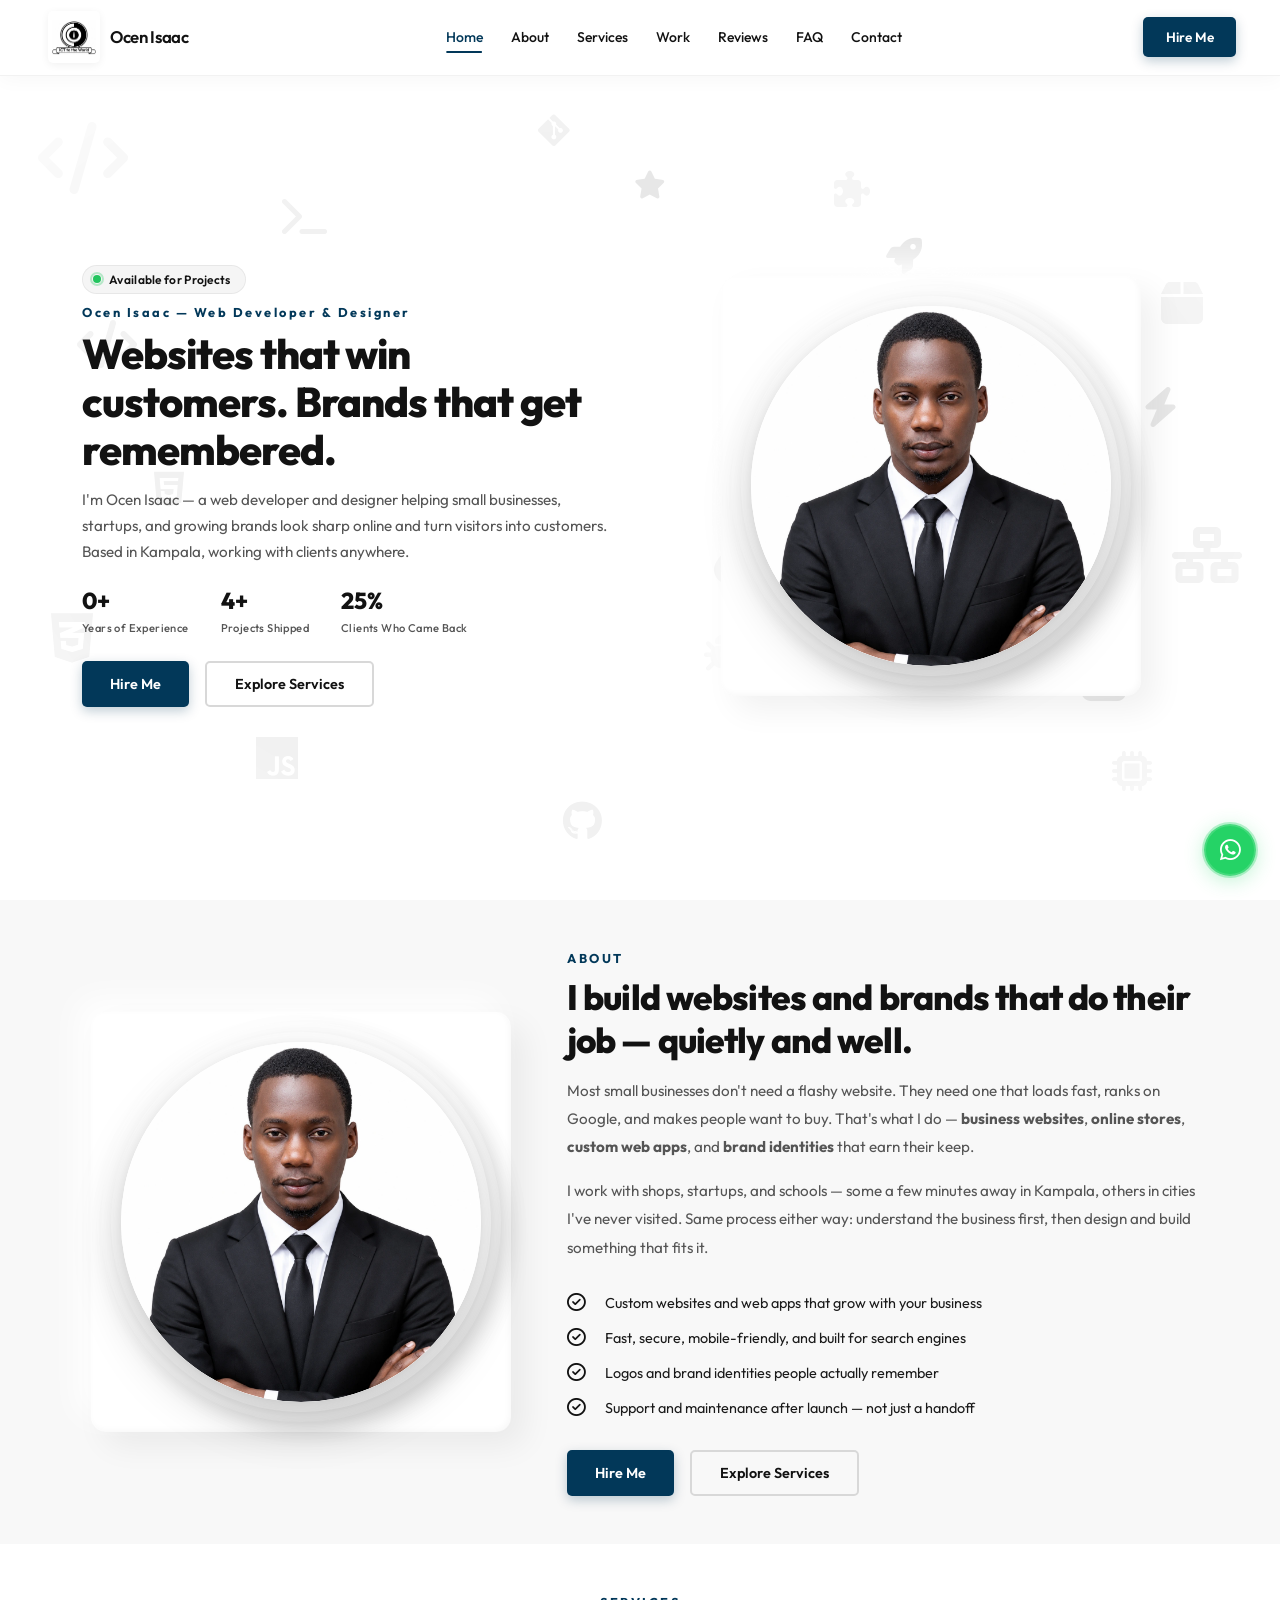
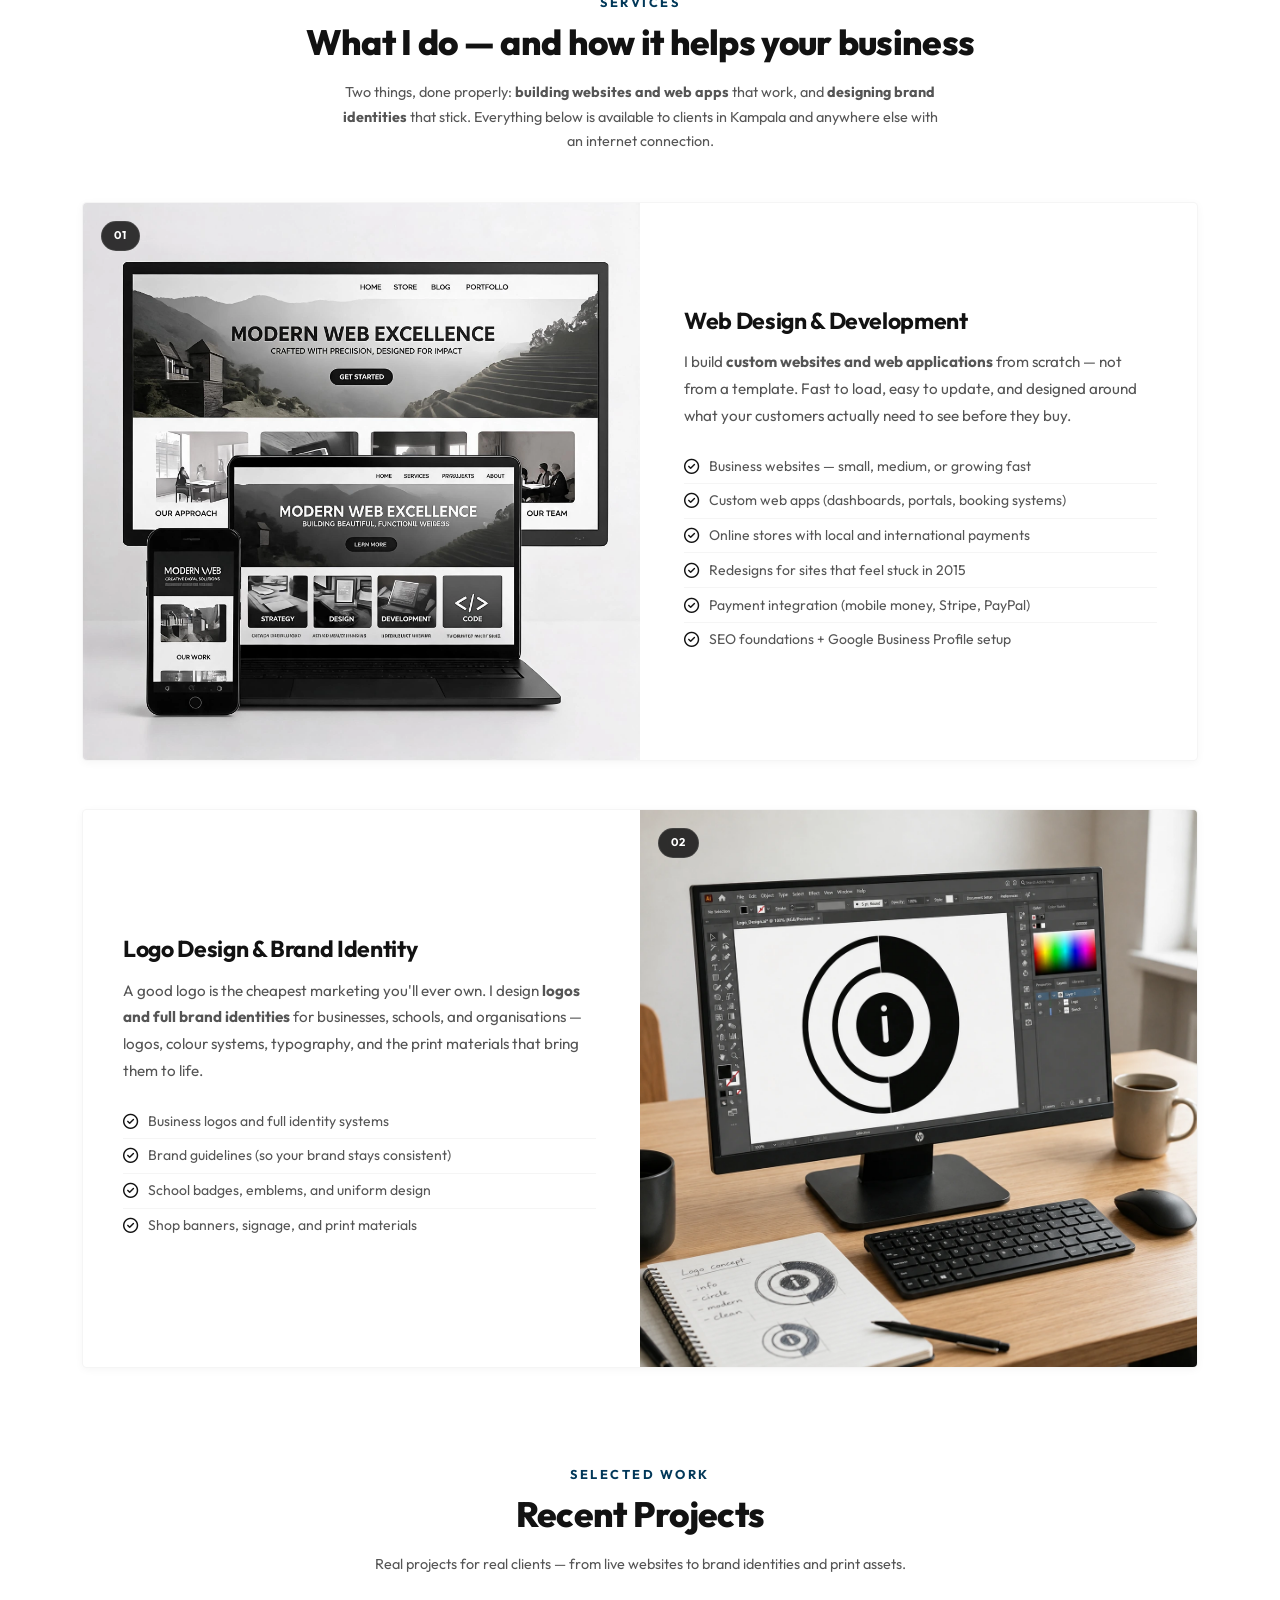
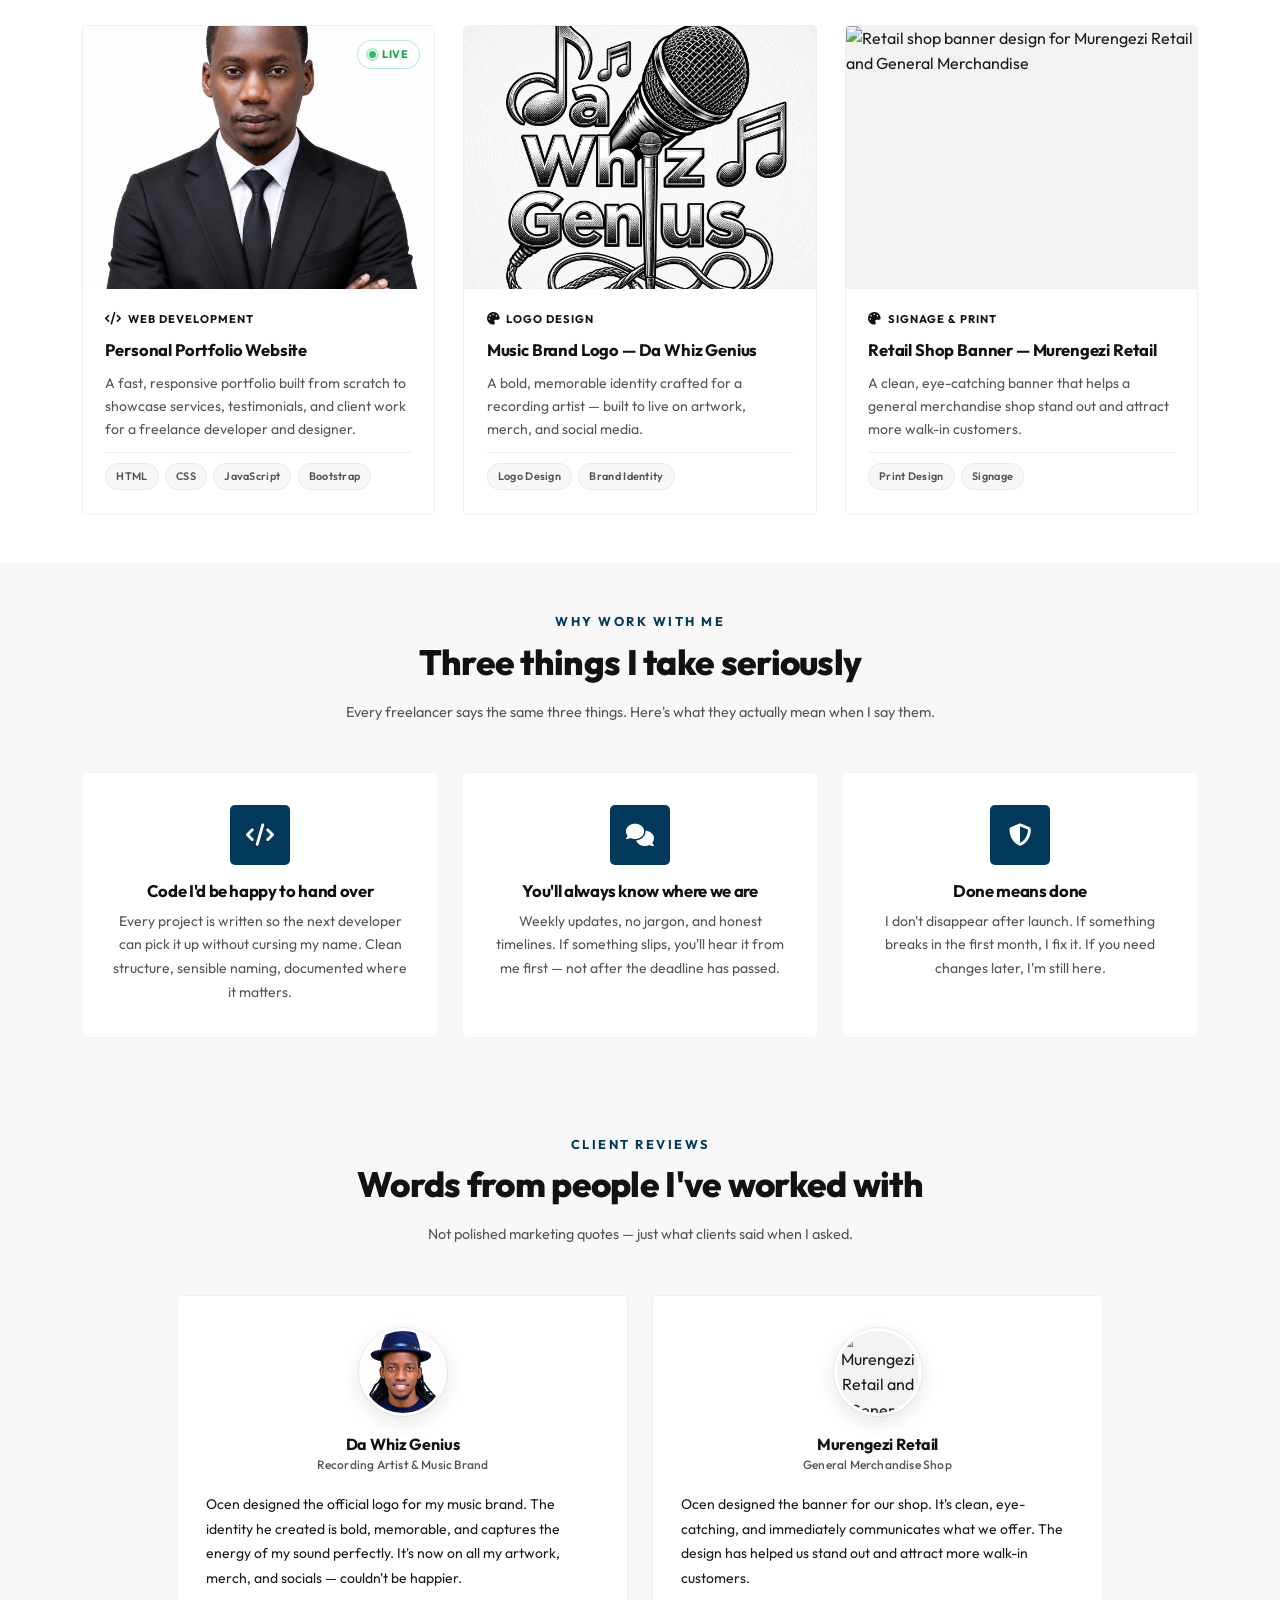
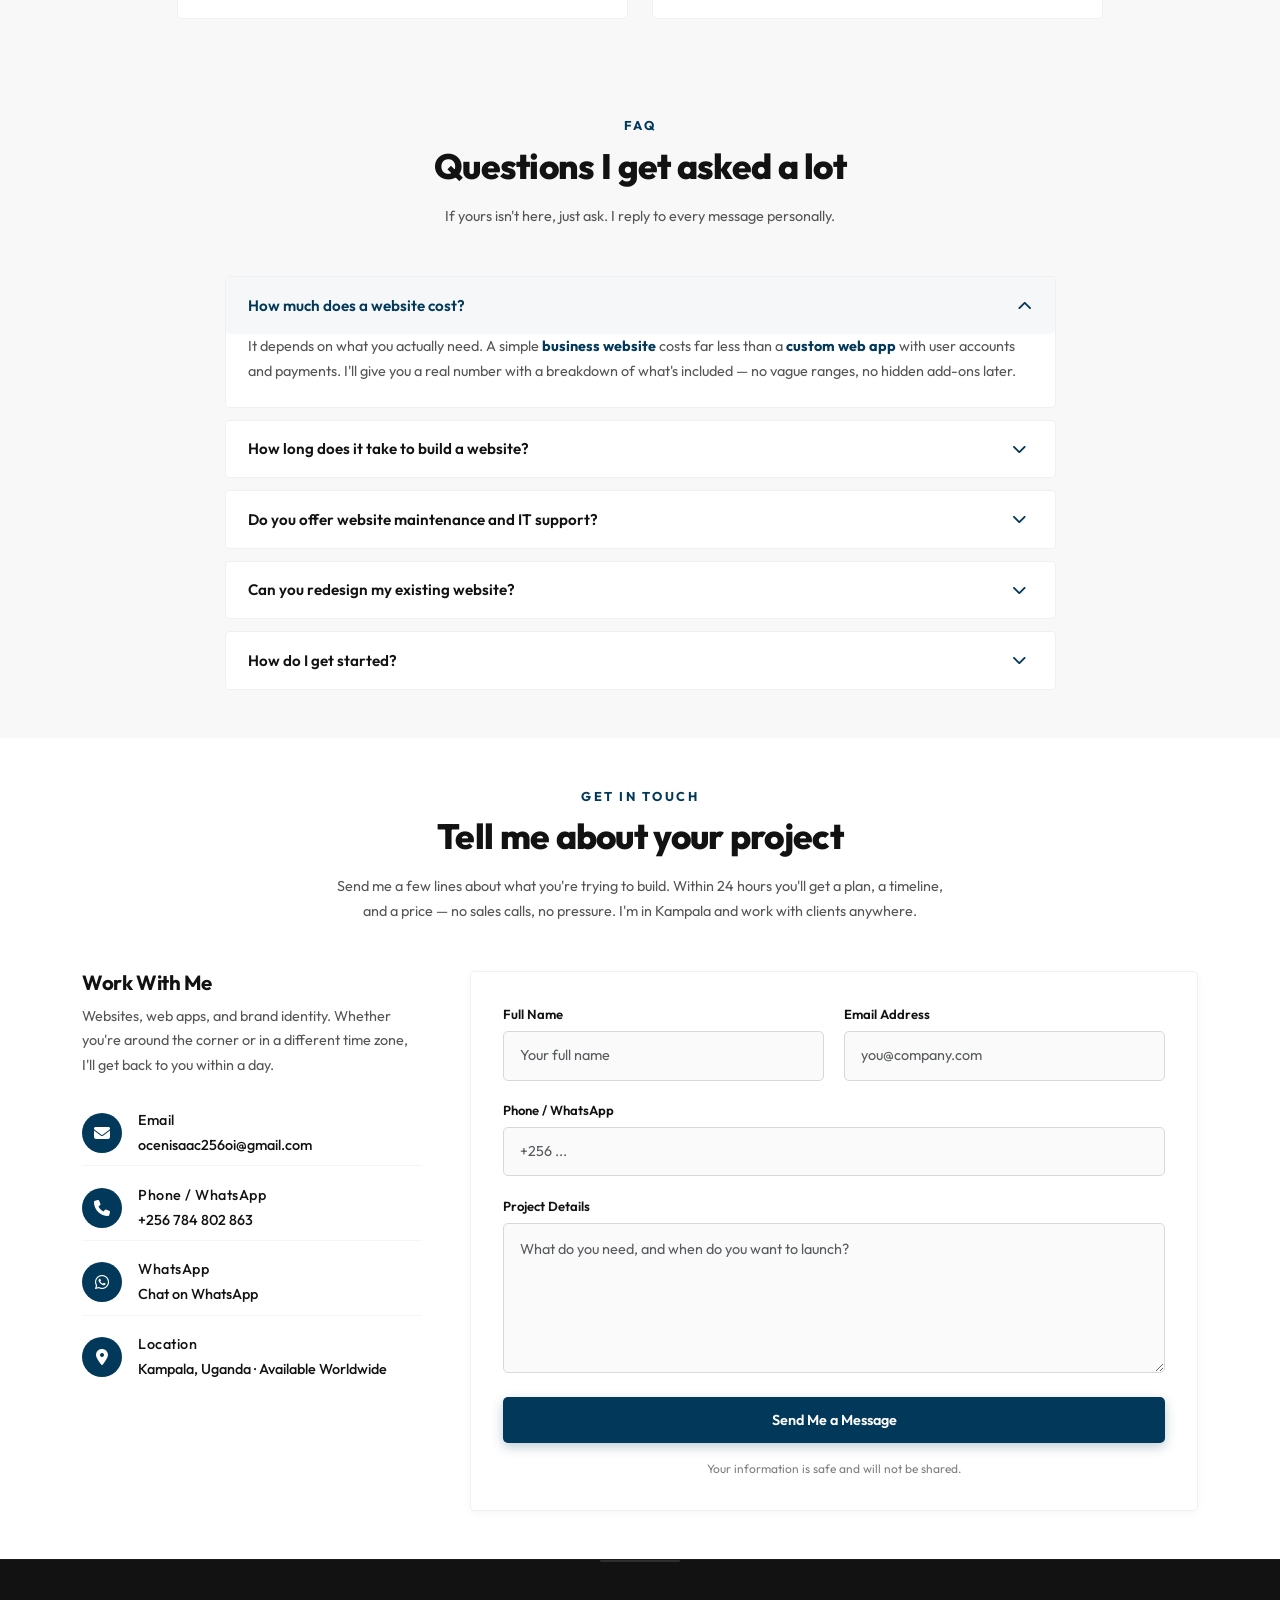
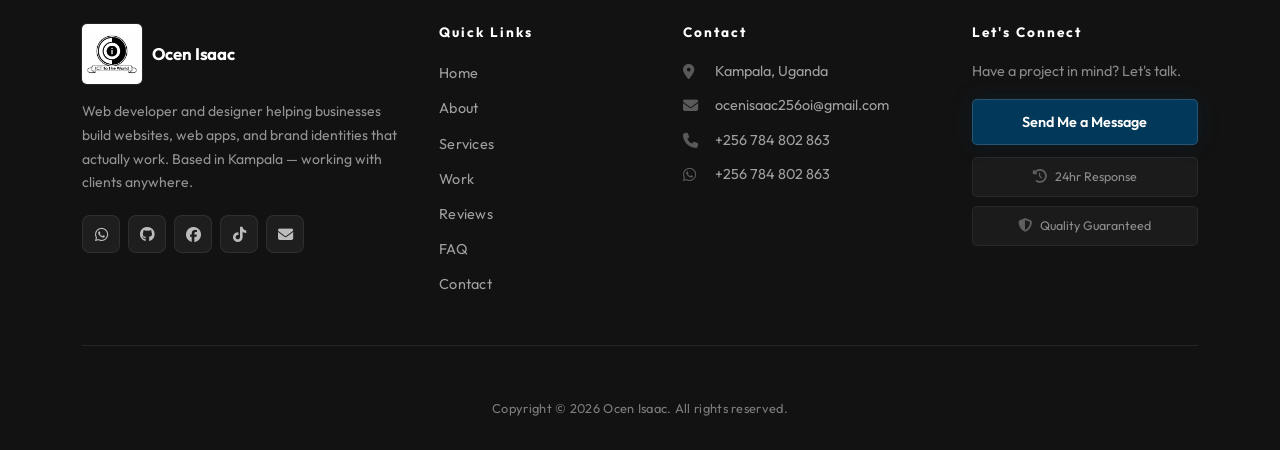
==== commit f02bd96d: "Navbar Button Fix" ====
--- a/index.html
+++ b/index.html
@@ -7,7 +7,7 @@
   <meta name="theme-color" content="#023859">
 
   <!-- SEO -->
-  <title>Ocen Isaac — Web Developer &amp; Designer | Websites, Web Apps &amp; Brand Identity</title>
+  <title>Ocen Isaac | Web Developer &amp; Designer | Websites, Web Apps &amp; Brand Identity</title>
   <meta name="description" content="I'm Ocen Isaac — a web developer and designer building websites, web apps, and brand identities that help businesses grow. Based in Kampala, working with clients worldwide. Get a quote in 24 hours.">
   <meta name="keywords" content="freelance web developer, remote web developer, custom website design, web application development, e-commerce website developer, affordable website design, website redesign, logo design, brand identity design, small business websites, Kampala web developer, Uganda web designer, Ocen Isaac">
   <meta name="author" content="Ocen Isaac">
@@ -322,7 +322,7 @@
             <div class="hero-stats d-flex gap-4 mb-4">
               <div class="hero-stat">
                 <span class="hero-stat-number" data-count="2" data-suffix="+">2+</span>
-                <span class="hero-stat-label">Years Building for the Web</span>
+                <span class="hero-stat-label">Years of Experience</span>
               </div>
               <div class="hero-stat">
                 <span class="hero-stat-number" data-count="15" data-suffix="+">15+</span>
--- a/css/style.css
+++ b/css/style.css
@@ -133,13 +133,27 @@
 }
 
 @keyframes pulse-dot {
-  0%, 100% { transform: scale(1); opacity: 1; }
-  50% { transform: scale(0.85); opacity: 0.7; }
+  0%, 100% {
+    transform: scale(1);
+    opacity: 1;
+  }
+
+  50% {
+    transform: scale(0.85);
+    opacity: 0.7;
+  }
 }
 
 @keyframes pulse-dot-ring {
-  0% { transform: scale(1); opacity: 1; }
-  100% { transform: scale(1.8); opacity: 0; }
+  0% {
+    transform: scale(1);
+    opacity: 1;
+  }
+
+  100% {
+    transform: scale(1.8);
+    opacity: 0;
+  }
 }
 
 /* ============================================
@@ -414,53 +428,212 @@
   font-size: clamp(1.5rem, 2.5vw, 2.25rem);
 }
 
-.icon-b1 { top: 6%; left: 3%; font-size: 4.5rem; animation: float-1 9s ease-in-out infinite; }
-.icon-b2 { top: 15%; left: 22%; font-size: 2.5rem; animation: float-2 11s ease-in-out infinite; }
-.icon-b3 { top: 30%; left: 6%; font-size: 3rem; animation: float-3 8s ease-in-out infinite; }
-.icon-b4 { top: 48%; left: 12%; font-size: 2.5rem; animation: float-4 12s ease-in-out infinite; }
-.icon-b5 { top: 65%; left: 4%; font-size: 3.5rem; animation: float-1 10s ease-in-out infinite; }
-.icon-b6 { top: 80%; left: 20%; font-size: 3rem; animation: float-2 9s ease-in-out infinite; }
-.icon-b7 { top: 5%; left: 42%; font-size: 2.25rem; animation: float-3 11s ease-in-out infinite; }
-.icon-b8 { top: 88%; left: 44%; font-size: 2.5rem; animation: float-4 10s ease-in-out infinite; }
-.icon-b9 { top: 25%; right: 6%; font-size: 3rem; animation: float-1 9s ease-in-out infinite; }
-.icon-b10 { top: 55%; right: 3%; font-size: 3.5rem; animation: float-2 12s ease-in-out infinite; }
-.icon-b11 { top: 82%; right: 10%; font-size: 2.5rem; animation: float-3 10s ease-in-out infinite; }
-.icon-b12 { top: 42%; right: 40%; font-size: 2.25rem; animation: float-4 11s ease-in-out infinite; opacity: 0.04; }
-.icon-b13 { top: 68%; left: 55%; font-size: 2.25rem; animation: float-1 10s ease-in-out infinite; opacity: 0.04; }
-.icon-b14 { top: 12%; right: 32%; font-size: 2.25rem; animation: float-2 11s ease-in-out infinite; opacity: 0.04; }
-
-.icon-f1 { top: 38%; right: 8%; font-size: 2.5rem; animation: float-1 7s ease-in-out infinite; }
-.icon-f2 { top: 20%; right: 28%; font-size: 2.25rem; animation: float-2 9s ease-in-out infinite; }
-.icon-f3 { top: 72%; right: 12%; font-size: 2.25rem; animation: float-3 8s ease-in-out infinite; }
-.icon-f4 { top: 58%; right: 42%; font-size: 2rem; animation: float-4 10s ease-in-out infinite; }
-.icon-f5 { top: 12%; right: 48%; font-size: 1.75rem; animation: float-1 9s ease-in-out infinite; }
+.icon-b1 {
+  top: 6%;
+  left: 3%;
+  font-size: 4.5rem;
+  animation: float-1 9s ease-in-out infinite;
+}
+
+.icon-b2 {
+  top: 15%;
+  left: 22%;
+  font-size: 2.5rem;
+  animation: float-2 11s ease-in-out infinite;
+}
+
+.icon-b3 {
+  top: 30%;
+  left: 6%;
+  font-size: 3rem;
+  animation: float-3 8s ease-in-out infinite;
+}
+
+.icon-b4 {
+  top: 48%;
+  left: 12%;
+  font-size: 2.5rem;
+  animation: float-4 12s ease-in-out infinite;
+}
+
+.icon-b5 {
+  top: 65%;
+  left: 4%;
+  font-size: 3.5rem;
+  animation: float-1 10s ease-in-out infinite;
+}
+
+.icon-b6 {
+  top: 80%;
+  left: 20%;
+  font-size: 3rem;
+  animation: float-2 9s ease-in-out infinite;
+}
+
+.icon-b7 {
+  top: 5%;
+  left: 42%;
+  font-size: 2.25rem;
+  animation: float-3 11s ease-in-out infinite;
+}
+
+.icon-b8 {
+  top: 88%;
+  left: 44%;
+  font-size: 2.5rem;
+  animation: float-4 10s ease-in-out infinite;
+}
+
+.icon-b9 {
+  top: 25%;
+  right: 6%;
+  font-size: 3rem;
+  animation: float-1 9s ease-in-out infinite;
+}
+
+.icon-b10 {
+  top: 55%;
+  right: 3%;
+  font-size: 3.5rem;
+  animation: float-2 12s ease-in-out infinite;
+}
+
+.icon-b11 {
+  top: 82%;
+  right: 10%;
+  font-size: 2.5rem;
+  animation: float-3 10s ease-in-out infinite;
+}
+
+.icon-b12 {
+  top: 42%;
+  right: 40%;
+  font-size: 2.25rem;
+  animation: float-4 11s ease-in-out infinite;
+  opacity: 0.04;
+}
+
+.icon-b13 {
+  top: 68%;
+  left: 55%;
+  font-size: 2.25rem;
+  animation: float-1 10s ease-in-out infinite;
+  opacity: 0.04;
+}
+
+.icon-b14 {
+  top: 12%;
+  right: 32%;
+  font-size: 2.25rem;
+  animation: float-2 11s ease-in-out infinite;
+  opacity: 0.04;
+}
+
+.icon-f1 {
+  top: 38%;
+  right: 8%;
+  font-size: 2.5rem;
+  animation: float-1 7s ease-in-out infinite;
+}
+
+.icon-f2 {
+  top: 20%;
+  right: 28%;
+  font-size: 2.25rem;
+  animation: float-2 9s ease-in-out infinite;
+}
+
+.icon-f3 {
+  top: 72%;
+  right: 12%;
+  font-size: 2.25rem;
+  animation: float-3 8s ease-in-out infinite;
+}
+
+.icon-f4 {
+  top: 58%;
+  right: 42%;
+  font-size: 2rem;
+  animation: float-4 10s ease-in-out infinite;
+}
+
+.icon-f5 {
+  top: 12%;
+  right: 48%;
+  font-size: 1.75rem;
+  animation: float-1 9s ease-in-out infinite;
+}
 
 @keyframes float-1 {
-  0%, 100% { transform: translate3d(0, 0, 0) rotate(0deg); }
-  25% { transform: translate3d(8px, -14px, 0) rotate(4deg); }
-  50% { transform: translate3d(4px, -26px, 0) rotate(-3deg); }
-  75% { transform: translate3d(-6px, -12px, 0) rotate(6deg); }
+  0%, 100% {
+    transform: translate3d(0, 0, 0) rotate(0deg);
+  }
+
+  25% {
+    transform: translate3d(8px, -14px, 0) rotate(4deg);
+  }
+
+  50% {
+    transform: translate3d(4px, -26px, 0) rotate(-3deg);
+  }
+
+  75% {
+    transform: translate3d(-6px, -12px, 0) rotate(6deg);
+  }
 }
 
 @keyframes float-2 {
-  0%, 100% { transform: translate3d(0, 0, 0) rotate(0deg); }
-  25% { transform: translate3d(-10px, -12px, 0) rotate(-5deg); }
-  50% { transform: translate3d(-4px, -28px, 0) rotate(4deg); }
-  75% { transform: translate3d(6px, -10px, 0) rotate(-7deg); }
+  0%, 100% {
+    transform: translate3d(0, 0, 0) rotate(0deg);
+  }
+
+  25% {
+    transform: translate3d(-10px, -12px, 0) rotate(-5deg);
+  }
+
+  50% {
+    transform: translate3d(-4px, -28px, 0) rotate(4deg);
+  }
+
+  75% {
+    transform: translate3d(6px, -10px, 0) rotate(-7deg);
+  }
 }
 
 @keyframes float-3 {
-  0%, 100% { transform: translate3d(0, 0, 0) rotate(0deg); }
-  25% { transform: translate3d(12px, -18px, 0) rotate(8deg); }
-  50% { transform: translate3d(6px, -30px, 0) rotate(-5deg); }
-  75% { transform: translate3d(-8px, -16px, 0) rotate(5deg); }
+  0%, 100% {
+    transform: translate3d(0, 0, 0) rotate(0deg);
+  }
+
+  25% {
+    transform: translate3d(12px, -18px, 0) rotate(8deg);
+  }
+
+  50% {
+    transform: translate3d(6px, -30px, 0) rotate(-5deg);
+  }
+
+  75% {
+    transform: translate3d(-8px, -16px, 0) rotate(5deg);
+  }
 }
 
 @keyframes float-4 {
-  0%, 100% { transform: translate3d(0, 0, 0) rotate(0deg); }
-  25% { transform: translate3d(-8px, -20px, 0) rotate(-6deg); }
-  50% { transform: translate3d(10px, -24px, 0) rotate(7deg); }
-  75% { transform: translate3d(-4px, -14px, 0) rotate(-4deg); }
+  0%, 100% {
+    transform: translate3d(0, 0, 0) rotate(0deg);
+  }
+
+  25% {
+    transform: translate3d(-8px, -20px, 0) rotate(-6deg);
+  }
+
+  50% {
+    transform: translate3d(10px, -24px, 0) rotate(7deg);
+  }
+
+  75% {
+    transform: translate3d(-4px, -14px, 0) rotate(-4deg);
+  }
 }
 
 /* ============================================
@@ -1706,8 +1879,15 @@
 }
 
 @keyframes pulse-ring {
-  0% { transform: scale(1); opacity: 1; }
-  100% { transform: scale(1.4); opacity: 0; }
+  0% {
+    transform: scale(1);
+    opacity: 1;
+  }
+
+  100% {
+    transform: scale(1.4);
+    opacity: 0;
+  }
 }
 
 .whatsapp-float i {
@@ -1856,33 +2036,70 @@
   transform: none;
 }
 
-#home .hero-icons-fg { z-index: 1 !important; }
-#home .hero-icons-bg { z-index: 0 !important; }
-#home .container { position: relative; z-index: 3 !important; }
+#home .hero-icons-fg {
+  z-index: 1 !important;
+}
+
+#home .hero-icons-bg {
+  z-index: 0 !important;
+}
+
+#home .container {
+  position: relative;
+  z-index: 3 !important;
+}
 
 /* ============================================
    TABLET — max-width 991px
    ============================================ */
 @media (max-width: 991px) {
-  html { scroll-padding-top: 68px; }
-  body { padding-top: 68px; }
-
-  .navbar .container { padding: 0 18px !important; }
-  .navbar { min-height: 68px !important; padding: 0.4rem 0 !important; }
-  .navbar-logo { width: 46px !important; height: 46px !important; padding: 4px; }
-  .navbar-toggler { width: 38px; height: 38px; }
-  .navbar-toggler i { font-size: 1.3rem; }
+  html {
+    scroll-padding-top: 68px;
+  }
+
+  body {
+    padding-top: 68px;
+  }
+
+  .navbar .container {
+    padding: 0 18px !important;
+  }
+
+  .navbar {
+    min-height: 68px !important;
+    padding: 0.4rem 0 !important;
+  }
+
+  .navbar-logo {
+    width: 46px !important;
+    height: 46px !important;
+    padding: 4px;
+  }
+
+  .navbar-toggler {
+    width: 38px;
+    height: 38px;
+  }
+
+  .navbar-toggler i {
+    font-size: 1.3rem;
+  }
 
   .navbar-nav {
     gap: 0 !important;
     margin: 0.75rem 0 !important;
     text-align: center !important;
   }
+
   .navbar-nav .nav-link {
     padding: 0.6rem 1rem !important;
     font-size: 0.95rem !important;
   }
-  .navbar-nav .nav-link::after { display: none !important; }
+
+  .navbar-nav .nav-link::after {
+    display: none !important;
+  }
+
   .navbar .btn-primary {
     font-size: 0.9rem !important;
     padding: 0.6rem 1.2rem !important;
@@ -1891,16 +2108,34 @@
     justify-content: center !important;
   }
 
-  #home { min-height: auto; padding: 40px 0; }
-  #home .row { text-align: center; }
+  #home {
+    min-height: auto;
+    padding: 40px 0;
+  }
+
+  #home .row {
+    text-align: center;
+  }
+
   #home .col-lg-6:first-child {
     display: flex;
     flex-direction: column;
     align-items: center;
   }
-  .hero-title { font-size: 2rem; }
-  .hero-subtitle { max-width: 100%; font-size: 0.98rem; }
-  .hero-stats { justify-content: center; gap: 1.5rem !important; }
+
+  .hero-title {
+    font-size: 2rem;
+  }
+
+  .hero-subtitle {
+    max-width: 100%;
+    font-size: 0.98rem;
+  }
+
+  .hero-stats {
+    justify-content: center;
+    gap: 1.5rem !important;
+  }
 
   #home .d-flex.flex-wrap.gap-3 {
     justify-content: center;
@@ -1912,27 +2147,87 @@
     height: 320px;
     margin-top: 1.5rem;
   }
-  .neo-square { width: 320px; height: 320px; border-radius: 12px; }
-  .neo-circle-460 { width: 306px; height: 306px; }
-  .neo-circle-440 { width: 292px; height: 292px; }
-  .hero-image-wrap { width: 280px; height: 280px; }
-
-  .back-icon { opacity: 0.05; font-size: clamp(1.75rem, 3.5vw, 3rem); }
-  .front-icon { opacity: 0.08; font-size: clamp(1.4rem, 2vw, 1.75rem); }
-  .icon-b2, .icon-b7, .icon-b12, .icon-b13, .icon-b14 { display: none; }
-  .icon-f2 { right: 18%; }
-  .icon-f5 { display: none; }
-
-  #about { padding: 60px 0; }
-  #about .row { text-align: center; }
-  .about-kicker { text-align: center; }
-  .about-title { text-align: center; font-size: 1.7rem; }
-  .about-lead { text-align: center; }
-  .about-points { text-align: center; }
-  .about-points li { justify-content: center; }
-  #about .d-flex.flex-wrap.gap-3 { justify-content: center; }
-
-  #services { padding: 60px 0; }
+
+  .neo-square {
+    width: 320px;
+    height: 320px;
+    border-radius: 12px;
+  }
+
+  .neo-circle-460 {
+    width: 306px;
+    height: 306px;
+  }
+
+  .neo-circle-440 {
+    width: 292px;
+    height: 292px;
+  }
+
+  .hero-image-wrap {
+    width: 280px;
+    height: 280px;
+  }
+
+  .back-icon {
+    opacity: 0.05;
+    font-size: clamp(1.75rem, 3.5vw, 3rem);
+  }
+
+  .front-icon {
+    opacity: 0.08;
+    font-size: clamp(1.4rem, 2vw, 1.75rem);
+  }
+
+  .icon-b2, .icon-b7, .icon-b12, .icon-b13, .icon-b14 {
+    display: none;
+  }
+
+  .icon-f2 {
+    right: 18%;
+  }
+
+  .icon-f5 {
+    display: none;
+  }
+
+  #about {
+    padding: 60px 0;
+  }
+
+  #about .row {
+    text-align: center;
+  }
+
+  .about-kicker {
+    text-align: center;
+  }
+
+  .about-title {
+    text-align: center;
+    font-size: 1.7rem;
+  }
+
+  .about-lead {
+    text-align: center;
+  }
+
+  .about-points {
+    text-align: center;
+  }
+
+  .about-points li {
+    justify-content: center;
+  }
+
+  #about .d-flex.flex-wrap.gap-3 {
+    justify-content: center;
+  }
+
+  #services {
+    padding: 60px 0;
+  }
+
   .service-card {
     grid-template-columns: 1fr;
     gap: 0;
@@ -1940,30 +2235,70 @@
     border-radius: var(--radius);
     max-width: 100%;
   }
-  .service-card-image { min-height: 240px; height: 240px; }
+
+  .service-card-image {
+    min-height: 240px;
+    height: 240px;
+  }
+
   .service-card-content {
     padding: 1.75rem !important;
   }
-  .service-card-title { text-align: left; }
-  .service-card-text { text-align: left; }
-  .service-card-reverse { direction: ltr; }
+
+  .service-card-title {
+    text-align: left;
+  }
+
+  .service-card-text {
+    text-align: left;
+  }
+
+  .service-card-reverse {
+    direction: ltr;
+  }
+
   .service-card-reverse .service-card-content,
-  .service-card-reverse .service-card-image { direction: ltr; }
-
-  #why-me { padding: 60px 0; }
-  #portfolio { padding: 60px 0; }
-  .portfolio-grid { grid-template-columns: repeat(auto-fill, minmax(280px, 1fr)); gap: 1.35rem; }
-  #testimonials { padding: 60px 0; }
-  #faq { padding: 60px 0; }
-  #contact { padding: 60px 0; }
+  .service-card-reverse .service-card-image {
+    direction: ltr;
+  }
+
+  #why-me {
+    padding: 60px 0;
+  }
+
+  #portfolio {
+    padding: 60px 0;
+  }
+
+  .portfolio-grid {
+    grid-template-columns: repeat(auto-fill, minmax(280px, 1fr));
+    gap: 1.35rem;
+  }
+
+  #testimonials {
+    padding: 60px 0;
+  }
+
+  #faq {
+    padding: 60px 0;
+  }
+
+  #contact {
+    padding: 60px 0;
+  }
 }
 
 /* ============================================
    MOBILE — max-width 768px
    ============================================ */
 @media (max-width: 768px) {
-  html { scroll-padding-top: 64px; }
-  body { padding-top: 64px; }
+  html {
+    scroll-padding-top: 64px;
+  }
+
+  body {
+    padding-top: 64px;
+  }
 
   .container,
   .container-fluid {
@@ -1971,22 +2306,83 @@
     padding-right: 16px !important;
     max-width: 100% !important;
   }
-  .navbar .container { padding: 0 16px !important; }
-  .navbar { min-height: 64px !important; }
-  .navbar-logo { width: 42px !important; height: 42px !important; padding: 3px; }
-  .navbar-toggler { width: 36px; height: 36px; }
-  .navbar-toggler i { font-size: 1.25rem; }
-  .navbar-brand-text { font-size: 1rem; }
-
-  #home { padding: 30px 0; }
-  .hero-kicker { font-size: 0.72rem; letter-spacing: 2px; margin-bottom: 0.35rem; }
-  .hero-title { font-size: 1.55rem; line-height: 1.2; margin-bottom: 0.6rem !important; }
-  .hero-subtitle { font-size: 0.88rem; line-height: 1.6; margin-bottom: 1rem !important; }
-  .hero-stats { gap: 1.25rem !important; margin-bottom: 1rem !important; }
-  .hero-stat-number { font-size: 1.15rem; }
-  .hero-stat-label { font-size: 0.62rem; }
-  .hero-badge { font-size: 0.68rem; padding: 3px 10px 3px 7px; gap: 5px; }
-  .hero-badge .status-dot { width: 6px; height: 6px; }
+
+  .navbar .container {
+    padding: 0 16px !important;
+  }
+
+  .navbar {
+    min-height: 64px !important;
+  }
+
+  .navbar .btn-primary {
+    display: none !important;
+  }
+
+  .navbar-logo {
+    width: 42px !important;
+    height: 42px !important;
+    padding: 3px;
+  }
+
+  .navbar-toggler {
+    width: 36px;
+    height: 36px;
+  }
+
+  .navbar-toggler i {
+    font-size: 1.25rem;
+  }
+
+  .navbar-brand-text {
+    font-size: 1rem;
+  }
+
+  #home {
+    padding: 30px 0;
+  }
+
+  .hero-kicker {
+    font-size: 0.72rem;
+    letter-spacing: 2px;
+    margin-bottom: 0.35rem;
+  }
+
+  .hero-title {
+    font-size: 1.55rem;
+    line-height: 1.2;
+    margin-bottom: 0.6rem !important;
+  }
+
+  .hero-subtitle {
+    font-size: 0.88rem;
+    line-height: 1.6;
+    margin-bottom: 1rem !important;
+  }
+
+  .hero-stats {
+    gap: 1.25rem !important;
+    margin-bottom: 1rem !important;
+  }
+
+  .hero-stat-number {
+    font-size: 1.15rem;
+  }
+
+  .hero-stat-label {
+    font-size: 0.62rem;
+  }
+
+  .hero-badge {
+    font-size: 0.68rem;
+    padding: 3px 10px 3px 7px;
+    gap: 5px;
+  }
+
+  .hero-badge .status-dot {
+    width: 6px;
+    height: 6px;
+  }
 
   #home .d-flex.flex-wrap.gap-3 {
     flex-direction: column;
@@ -1994,22 +2390,42 @@
     gap: 0.5rem !important;
     width: 100%;
   }
+
   #home .d-flex.flex-wrap.gap-3 .btn {
     width: 100%;
     justify-content: center;
   }
 
-  .hero-stage {
-    width: 260px;
-    height: 260px;
+  #home .hero-stage {
+    width: 300px;
+    height: 300px;
     margin: 1rem auto 0;
   }
-  .neo-square { width: 260px; height: 260px; border-radius: 10px; }
-  .neo-circle-460 { width: 248px; height: 248px; }
-  .neo-circle-440 { width: 236px; height: 236px; }
-  .hero-image-wrap { width: 226px; height: 226px; }
-
-  .hero-icons-bg, .hero-icons-fg { display: none; }
+
+  #home .neo-square {
+    width: 300px;
+    height: 300px;
+    border-radius: 10px;
+  }
+
+  #home .neo-circle-460 {
+    width: 288px;
+    height: 288px;
+  }
+
+  #home .neo-circle-440 {
+    width: 276px;
+    height: 276px;
+  }
+
+  #home .hero-image-wrap {
+    width: 266px;
+    height: 266px;
+  }
+
+  .hero-icons-bg, .hero-icons-fg {
+    display: none;
+  }
 
   .btn {
     padding: 0.7rem 1.4rem;
@@ -2019,143 +2435,442 @@
     justify-content: center;
   }
 
-  #about { padding: 50px 0; }
-  .about-title { font-size: 1.4rem; line-height: 1.3; }
-  .about-lead { font-size: 0.92rem; text-align: left; }
-  .about-points { text-align: left; }
-  .about-points li { justify-content: flex-start; padding: 5px 0; font-size: 0.88rem; }
+  #about {
+    padding: 50px 0;
+  }
+
+  .about-title {
+    font-size: 1.4rem;
+    line-height: 1.3;
+  }
+
+  .about-lead {
+    font-size: 0.92rem;
+    text-align: left;
+  }
+
+  .about-points {
+    text-align: left;
+  }
+
+  .about-points li {
+    justify-content: flex-start;
+    padding: 5px 0;
+    font-size: 0.88rem;
+  }
+
   #about .d-flex.flex-wrap.gap-3 {
     flex-direction: column;
     align-items: stretch;
     gap: 10px;
     width: 100%;
   }
+
   #about .d-flex.flex-wrap.gap-3 .btn {
     width: 100%;
     justify-content: center;
   }
-  #about .hero-stage { display: none; }
-
-  #services { padding: 50px 0; }
-  .service-card { margin-bottom: 2rem; max-width: 100%; margin-left: auto; margin-right: auto; }
-  .service-card-image { min-height: 200px; height: 200px; }
-  .service-card-number { top: 14px; left: 14px; font-size: 0.65rem; padding: 4px 10px; }
-  .service-card-content { padding: 1.35rem !important; }
-  .service-card-title { font-size: 1.15rem; }
-  .service-card-text { font-size: 0.88rem; }
-  .service-card-list li { font-size: 0.82rem; padding: 0.35rem 0; }
-  .service-card-list li i { font-size: 0.85rem; }
-
-  #why-me { padding: 50px 0; }
-  .why-me-card { padding: 1.5rem 1.25rem; }
-
-  #portfolio { padding: 50px 0; }
-  .portfolio-grid { grid-template-columns: 1fr; gap: 1.25rem; }
-  .portfolio-info { padding: 1.15rem 1.2rem 1.3rem; }
-  .portfolio-title { font-size: 1rem; }
-  .portfolio-description { font-size: 0.85rem; }
-
-  #testimonials { padding: 50px 0; }
-  .testimonial-card { padding: 1.75rem 1.35rem 1.35rem; }
-  .testimonial-photo-wrap { width: 80px; height: 80px; margin-bottom: 1rem; }
-  .testimonial-author-name { font-size: 1rem; }
-  .testimonial-author-role { font-size: 0.72rem; }
-  .testimonial-text { font-size: 0.86rem; }
-
-  #faq { padding: 50px 0; }
-  .faq-accordion .accordion-button { font-size: 0.9rem; padding: 0.9rem 1rem; gap: 0.5rem; }
-  .faq-accordion .accordion-body { font-size: 0.86rem; padding: 0 1rem 1rem; }
-
-  #contact { padding: 50px 0; }
-  .contact-form { padding: 1.35rem; }
-  .form-row { grid-template-columns: 1fr; gap: 1rem; margin-bottom: 1rem; }
-  .form-group.full-width { margin-bottom: 1rem; }
-  .form-actions { justify-content: stretch; }
-  .form-actions .btn { width: 100%; min-width: 0; }
-
-  .section-title { font-size: 1.4rem; }
-  .section-subtitle { font-size: 0.88rem; }
-
-  .whatsapp-float { width: 48px; height: 48px; bottom: 20px; right: 20px; }
-  .whatsapp-float i { font-size: 1.35rem; }
-  .whatsapp-tooltip { display: none; }
+
+  #about .hero-stage {
+    display: none;
+  }
+
+  #services {
+    padding: 50px 0;
+  }
+
+  .service-card {
+    margin-bottom: 2rem;
+    max-width: 100%;
+    margin-left: auto;
+    margin-right: auto;
+  }
+
+  .service-card-image {
+    min-height: 200px;
+    height: 200px;
+  }
+
+  .service-card-number {
+    top: 14px;
+    left: 14px;
+    font-size: 0.65rem;
+    padding: 4px 10px;
+  }
+
+  .service-card-content {
+    padding: 1.35rem !important;
+  }
+
+  .service-card-title {
+    font-size: 1.15rem;
+  }
+
+  .service-card-text {
+    font-size: 0.88rem;
+  }
+
+  .service-card-list li {
+    font-size: 0.82rem;
+    padding: 0.35rem 0;
+  }
+
+  .service-card-list li i {
+    font-size: 0.85rem;
+  }
+
+  #why-me {
+    padding: 50px 0;
+  }
+
+  .why-me-card {
+    padding: 1.5rem 1.25rem;
+  }
+
+  #portfolio {
+    padding: 50px 0;
+  }
+
+  .portfolio-grid {
+    grid-template-columns: 1fr;
+    gap: 1.25rem;
+  }
+
+  .portfolio-info {
+    padding: 1.15rem 1.2rem 1.3rem;
+  }
+
+  .portfolio-title {
+    font-size: 1rem;
+  }
+
+  .portfolio-description {
+    font-size: 0.85rem;
+  }
+
+  #testimonials {
+    padding: 50px 0;
+  }
+
+  .testimonial-card {
+    padding: 1.75rem 1.35rem 1.35rem;
+  }
+
+  .testimonial-photo-wrap {
+    width: 80px;
+    height: 80px;
+    margin-bottom: 1rem;
+  }
+
+  .testimonial-author-name {
+    font-size: 1rem;
+  }
+
+  .testimonial-author-role {
+    font-size: 0.72rem;
+  }
+
+  .testimonial-text {
+    font-size: 0.86rem;
+  }
+
+  #faq {
+    padding: 50px 0;
+  }
+
+  .faq-accordion .accordion-button {
+    font-size: 0.9rem;
+    padding: 0.9rem 1rem;
+    gap: 0.5rem;
+  }
+
+  .faq-accordion .accordion-body {
+    font-size: 0.86rem;
+    padding: 0 1rem 1rem;
+  }
+
+  #contact {
+    padding: 50px 0;
+  }
+
+  .contact-form {
+    padding: 1.35rem;
+  }
+
+  .form-row {
+    grid-template-columns: 1fr;
+    gap: 1rem;
+    margin-bottom: 1rem;
+  }
+
+  .form-group.full-width {
+    margin-bottom: 1rem;
+  }
+
+  .form-actions {
+    justify-content: stretch;
+  }
+
+  .form-actions .btn {
+    width: 100%;
+    min-width: 0;
+  }
+
+  .section-title {
+    font-size: 1.4rem;
+  }
+
+  .section-subtitle {
+    font-size: 0.88rem;
+  }
+
+  .whatsapp-float {
+    width: 48px;
+    height: 48px;
+    bottom: 20px;
+    right: 20px;
+  }
+
+  .whatsapp-float i {
+    font-size: 1.35rem;
+  }
+
+  .whatsapp-tooltip {
+    display: none;
+  }
 }
 
 /* ============================================
    SMALL MOBILE — max-width 576px
    ============================================ */
 @media (max-width: 576px) {
-  .navbar-brand-text { font-size: 0.95rem; }
-  .navbar-brand { gap: 6px; }
-
-  #home { padding: 25px 0; }
-  .hero-kicker { font-size: 0.68rem; letter-spacing: 1.75px; }
-  .hero-title { font-size: 1.35rem; line-height: 1.22; }
-  .hero-subtitle { font-size: 0.82rem; line-height: 1.55; }
-  .hero-stats { gap: 1rem !important; }
-  .hero-stat-number { font-size: 1rem; }
-  .hero-stat-label { font-size: 0.56rem; }
-
-  .hero-stage { width: 220px; height: 220px; }
-  .neo-square { width: 220px; height: 220px; border-radius: 8px; }
-  .neo-circle-460 { width: 210px; height: 210px; }
-  .neo-circle-440 { width: 200px; height: 200px; }
-  .hero-image-wrap { width: 190px; height: 190px; }
-
-  .section-title { font-size: 1.25rem; }
-  .section-subtitle { font-size: 0.85rem; }
-
-  .service-card-image { min-height: 170px; height: 170px; }
-  .service-card-content { padding: 1.15rem !important; }
-  .service-card-title { font-size: 1.05rem; }
-  .service-card-text { font-size: 0.85rem; }
-  .service-card-list li { font-size: 0.78rem; }
-
-  .portfolio-media { aspect-ratio: 16 / 10; }
-
-  .testimonial-card { padding: 1.5rem 1.15rem 1.25rem; }
-  .testimonial-photo-wrap { width: 72px; height: 72px; }
-  .testimonial-author-name { font-size: 0.95rem; }
-  .testimonial-author-role { font-size: 0.7rem; }
-
-  .faq-accordion .accordion-button { font-size: 0.86rem; padding: 0.8rem 0.9rem; }
-  .faq-accordion .accordion-body { font-size: 0.84rem; padding: 0 0.9rem 0.9rem; }
+  .navbar-brand-text {
+    font-size: 0.95rem;
+  }
+
+  .navbar-brand {
+    gap: 6px;
+  }
+
+  #home {
+    padding: 25px 0;
+  }
+
+  .hero-kicker {
+    font-size: 0.68rem;
+    letter-spacing: 1.75px;
+  }
+
+  .hero-title {
+    font-size: 1.35rem;
+    line-height: 1.22;
+  }
+
+  .hero-subtitle {
+    font-size: 0.82rem;
+    line-height: 1.55;
+  }
+
+  .hero-stats {
+    gap: 1rem !important;
+  }
+
+  .hero-stat-number {
+    font-size: 1rem;
+  }
+
+  .hero-stat-label {
+    font-size: 0.56rem;
+  }
+
+  #home .hero-stage {
+    width: 280px;
+    height: 280px;
+  }
+
+  #home .neo-square {
+    width: 280px;
+    height: 280px;
+    border-radius: 8px;
+  }
+
+  #home .neo-circle-460 {
+    width: 268px;
+    height: 268px;
+  }
+
+  #home .neo-circle-440 {
+    width: 256px;
+    height: 256px;
+  }
+
+  #home .hero-image-wrap {
+    width: 246px;
+    height: 246px;
+  }
+
+  .section-title {
+    font-size: 1.25rem;
+  }
+
+  .section-subtitle {
+    font-size: 0.85rem;
+  }
+
+  .service-card-image {
+    min-height: 170px;
+    height: 170px;
+  }
+
+  .service-card-content {
+    padding: 1.15rem !important;
+  }
+
+  .service-card-title {
+    font-size: 1.05rem;
+  }
+
+  .service-card-text {
+    font-size: 0.85rem;
+  }
+
+  .service-card-list li {
+    font-size: 0.78rem;
+  }
+
+  .portfolio-media {
+    aspect-ratio: 16 / 10;
+  }
+
+  .testimonial-card {
+    padding: 1.5rem 1.15rem 1.25rem;
+  }
+
+  .testimonial-photo-wrap {
+    width: 72px;
+    height: 72px;
+  }
+
+  .testimonial-author-name {
+    font-size: 0.95rem;
+  }
+
+  .testimonial-author-role {
+    font-size: 0.7rem;
+  }
+
+  .faq-accordion .accordion-button {
+    font-size: 0.86rem;
+    padding: 0.8rem 0.9rem;
+  }
+
+  .faq-accordion .accordion-body {
+    font-size: 0.84rem;
+    padding: 0 0.9rem 0.9rem;
+  }
 }
 
 /* ============================================
    EXTRA SMALL — max-width 400px
    ============================================ */
 @media (max-width: 400px) {
-  .hero-kicker { font-size: 0.62rem; letter-spacing: 1.25px; }
-  .hero-title { font-size: 1.2rem; }
-  .hero-subtitle { font-size: 0.78rem; }
-  .hero-stat-number { font-size: 0.92rem; }
-  .hero-stat-label { font-size: 0.52rem; }
-  .section-title { font-size: 1.15rem; }
-  .section-subtitle { font-size: 0.8rem; }
-  .about-title { font-size: 1.2rem; }
-  .about-lead { font-size: 0.82rem; }
-  .navbar-brand-text { font-size: 0.88rem; }
-  .btn { font-size: 0.78rem; padding: 0.5rem 0.9rem; min-height: 38px; }
-
-  .hero-stage { width: 190px; height: 190px; }
-  .neo-square { width: 190px; height: 190px; border-radius: 6px; }
-  .neo-circle-460 { width: 180px; height: 180px; }
-  .neo-circle-440 { width: 170px; height: 170px; }
-  .hero-image-wrap { width: 162px; height: 162px; }
+  .hero-kicker {
+    font-size: 0.62rem;
+    letter-spacing: 1.25px;
+  }
+
+  .hero-title {
+    font-size: 1.2rem;
+  }
+
+  .hero-subtitle {
+    font-size: 0.78rem;
+  }
+
+  .hero-stat-number {
+    font-size: 0.92rem;
+  }
+
+  .hero-stat-label {
+    font-size: 0.52rem;
+  }
+
+  .section-title {
+    font-size: 1.15rem;
+  }
+
+  .section-subtitle {
+    font-size: 0.8rem;
+  }
+
+  .about-title {
+    font-size: 1.2rem;
+  }
+
+  .about-lead {
+    font-size: 0.82rem;
+  }
+
+  .navbar-brand-text {
+    font-size: 0.88rem;
+  }
+
+  .btn {
+    font-size: 0.78rem;
+    padding: 0.5rem 0.9rem;
+    min-height: 38px;
+  }
+
+  #home .hero-stage {
+    width: 260px;
+    height: 260px;
+  }
+
+  #home .neo-square {
+    width: 260px;
+    height: 260px;
+    border-radius: 6px;
+  }
+
+  #home .neo-circle-460 {
+    width: 248px;
+    height: 248px;
+  }
+
+  #home .neo-circle-440 {
+    width: 236px;
+    height: 236px;
+  }
+
+  #home .hero-image-wrap {
+    width: 226px;
+    height: 226px;
+  }
 }
 
 /* ============================================
    MOBILE FOOTER ACCORDION
    ============================================ */
 @media (max-width: 991px) {
-  .footer-main { grid-template-columns: 1fr 1fr; gap: 2rem; }
-  .footer-brand { grid-column: 1 / -1; }
-  .footer-brand-text { max-width: 100%; }
+  .footer-main {
+    grid-template-columns: 1fr 1fr;
+    gap: 2rem;
+  }
+
+  .footer-brand {
+    grid-column: 1 / -1;
+  }
+
+  .footer-brand-text {
+    max-width: 100%;
+  }
 }
 
 @media (max-width: 768px) {
-  .site-footer { padding: 2rem 0 0; }
+  .site-footer {
+    padding: 2rem 0 0;
+  }
+
   .footer-main {
     display: flex;
     flex-direction: column;
@@ -2164,19 +2879,26 @@
     text-align: left;
     max-width: 100%;
   }
+
   .footer-brand {
     padding-bottom: 1.25rem;
     border-bottom: 1px solid rgba(255, 255, 255, 0.06);
     margin-bottom: 0.5rem;
   }
-  .footer-brand-text { margin-bottom: 1rem; }
+
+  .footer-brand-text {
+    margin-bottom: 1rem;
+  }
 
   .footer-column.footer-accordion {
     border-bottom: 1px solid rgba(255, 255, 255, 0.06);
     padding: 0;
     width: 100%;
   }
-  .footer-column.footer-accordion:last-of-type { border-bottom: none; }
+
+  .footer-column.footer-accordion:last-of-type {
+    border-bottom: none;
+  }
 
   .footer-column.footer-accordion .footer-heading {
     display: flex;
@@ -2194,7 +2916,10 @@
     line-height: 1.4;
     position: relative;
   }
-  .footer-column.footer-accordion .footer-heading:hover { opacity: 1; }
+
+  .footer-column.footer-accordion .footer-heading:hover {
+    opacity: 1;
+  }
 
   .footer-accordion-icon {
     display: flex !important;
@@ -2204,6 +2929,7 @@
     font-size: 0.8rem;
     color: rgba(255, 255, 255, 0.4);
   }
+
   .footer-column.footer-accordion.active .footer-accordion-icon {
     transform: rotate(180deg);
     color: rgba(255, 255, 255, 0.7);
@@ -2217,13 +2943,21 @@
     margin: 0;
     list-style: none;
   }
+
   .footer-column.footer-accordion.active .footer-collapse {
     max-height: 500px;
     padding: 0 8px 1rem 8px;
   }
 
-  .footer-links li { margin-bottom: 0.75rem; line-height: 1.5; }
-  .footer-links li:last-child { margin-bottom: 0 !important; }
+  .footer-links li {
+    margin-bottom: 0.75rem;
+    line-height: 1.5;
+  }
+
+  .footer-links li:last-child {
+    margin-bottom: 0 !important;
+  }
+
   .footer-links a {
     font-size: 0.88rem !important;
     padding: 0.25rem 0;
@@ -2233,8 +2967,12 @@
     letter-spacing: 0.3px;
     transition: color 0.25s ease, padding-left 0.25s ease;
   }
+
   .footer-links a:hover,
-  .footer-links a:active { color: #ffffff; padding-left: 4px; }
+  .footer-links a:active {
+    color: #ffffff;
+    padding-left: 4px;
+  }
 
   .footer-contact li {
     font-size: 0.88rem !important;
@@ -2245,7 +2983,11 @@
     color: rgba(255, 255, 255, 0.6);
     gap: 0.6rem;
   }
-  .footer-contact li:last-child { margin-bottom: 0 !important; }
+
+  .footer-contact li:last-child {
+    margin-bottom: 0 !important;
+  }
+
   .footer-contact li i {
     width: 18px;
     font-size: 0.9rem;
@@ -2253,6 +2995,7 @@
     margin-top: 2px;
     flex-shrink: 0;
   }
+
   .footer-contact li a {
     font-size: 0.88rem !important;
     line-height: 1.5;
@@ -2260,8 +3003,11 @@
     overflow-wrap: anywhere;
     color: rgba(255, 255, 255, 0.6);
   }
+
   .footer-contact li a:hover,
-  .footer-contact li a:active { color: #ffffff; }
+  .footer-contact li a:active {
+    color: #ffffff;
+  }
 
   .footer-cta-column {
     border-bottom: none !important;
@@ -2272,14 +3018,22 @@
     display: flex;
     flex-direction: column;
   }
+
   .footer-cta-column .footer-heading {
     text-align: center;
     cursor: default;
     opacity: 0.85;
     padding: 0 0 0.85rem 0 !important;
   }
-  .footer-cta-text { text-align: center; }
-  .footer-badges { justify-content: center; }
+
+  .footer-cta-text {
+    text-align: center;
+  }
+
+  .footer-badges {
+    justify-content: center;
+  }
+
   .footer-bottom {
     flex-direction: column;
     text-align: center;
@@ -2287,7 +3041,12 @@
     padding-left: 8px;
     padding-right: 8px;
   }
-  .footer-brand-logo { width: 52px; height: 52px; padding: 4px; }
+
+  .footer-brand-logo {
+    width: 52px;
+    height: 52px;
+    padding: 4px;
+  }
 }
 
 @media (max-width: 400px) {
@@ -2296,28 +3055,78 @@
     letter-spacing: 0.5px;
     padding: 0.9rem 0;
   }
-  .footer-collapse { padding: 0 6px; }
-  .footer-column.footer-accordion.active .footer-collapse { padding: 0 6px 0.9rem 6px; }
-  .footer-links li { margin-bottom: 0.65rem; }
+
+  .footer-collapse {
+    padding: 0 6px;
+  }
+
+  .footer-column.footer-accordion.active .footer-collapse {
+    padding: 0 6px 0.9rem 6px;
+  }
+
+  .footer-links li {
+    margin-bottom: 0.65rem;
+  }
+
   .footer-links a,
   .footer-contact li,
-  .footer-contact li a { font-size: 0.82rem !important; }
-  .footer-brand-logo { width: 46px; height: 46px; padding: 3px; }
+  .footer-contact li a {
+    font-size: 0.82rem !important;
+  }
+
+  .footer-brand-logo {
+    width: 46px;
+    height: 46px;
+    padding: 3px;
+  }
 }
 
 /* ============================================
    LANDSCAPE MOBILE
    ============================================ */
 @media (max-width: 768px) and (orientation: landscape) {
-  #home { min-height: auto; padding: 20px 0; }
-  .hero-title { font-size: 1.4rem; }
-  #about .hero-image { display: none; }
-  .hero-subtitle { font-size: 0.85rem; margin-bottom: 0.6rem; }
-  .hero-stage { width: 200px; height: 200px; }
-  .neo-square { width: 200px; height: 200px; }
-  .neo-circle-460 { width: 190px; height: 190px; }
-  .neo-circle-440 { width: 180px; height: 180px; }
-  .hero-image-wrap { width: 170px; height: 170px; }
+  #home {
+    min-height: auto;
+    padding: 20px 0;
+  }
+
+  .hero-title {
+    font-size: 1.4rem;
+  }
+
+  #about .hero-image {
+    display: none;
+  }
+
+  .hero-subtitle {
+    font-size: 0.85rem;
+    margin-bottom: 0.6rem;
+  }
+
+  .hero-stage {
+    width: 200px;
+    height: 200px;
+  }
+
+  .neo-square {
+    width: 200px;
+    height: 200px;
+  }
+
+  .neo-circle-460 {
+    width: 190px;
+    height: 190px;
+  }
+
+  .neo-circle-440 {
+    width: 180px;
+    height: 180px;
+  }
+
+  .hero-image-wrap {
+    width: 170px;
+    height: 170px;
+  }
 }
 
 /* ============================================
@@ -2330,27 +3139,62 @@
     transition-duration: 0.01ms !important;
     scroll-behavior: auto !important;
   }
+
   .service-card:hover,
   .whatsapp-float:hover,
   .btn:hover,
   .why-me-card:hover,
   .testimonial-card:hover,
   .portfolio-item:hover,
-  .footer-socials a:hover { transform: none !important; }
-  .service-card:hover .service-card-image img { transform: none !important; }
-  .service-card-list li:hover { transform: none !important; padding-left: 0 !important; }
-  .service-card-list li:hover i { transform: none !important; }
-  .testimonial-card:hover .testimonial-photo-wrap { transform: none !important; }
-  .portfolio-item:hover .portfolio-media img { transform: none !important; }
-  .portfolio-item:hover .portfolio-view { transform: none !important; }
-  .whatsapp-float::before { animation: none !important; }
+  .footer-socials a:hover {
+    transform: none !important;
+  }
+
+  .service-card:hover .service-card-image img {
+    transform: none !important;
+  }
+
+  .service-card-list li:hover {
+    transform: none !important;
+    padding-left: 0 !important;
+  }
+
+  .service-card-list li:hover i {
+    transform: none !important;
+  }
+
+  .testimonial-card:hover .testimonial-photo-wrap {
+    transform: none !important;
+  }
+
+  .portfolio-item:hover .portfolio-media img {
+    transform: none !important;
+  }
+
+  .portfolio-item:hover .portfolio-view {
+    transform: none !important;
+  }
+
+  .whatsapp-float::before {
+    animation: none !important;
+  }
+
   .hero-badge .status-dot,
   .hero-badge .status-dot::before,
   .portfolio-live-dot,
-  .portfolio-live-dot::before { animation: none !important; }
+  .portfolio-live-dot::before {
+    animation: none !important;
+  }
+
   .hero-badge .status-dot,
-  .portfolio-live-dot { opacity: 1 !important; transform: none !important; }
-  .hero-icon { animation: none !important; }
+  .portfolio-live-dot {
+    opacity: 1 !important;
+    transform: none !important;
+  }
+
+  .hero-icon {
+    animation: none !important;
+  }
 }
 
 /* ============================================
@@ -2361,29 +3205,53 @@
   .whatsapp-float,
   .site-footer,
   .hero-icons-bg,
-  .hero-icons-fg { display: none !important; }
-  body { padding-top: 0; }
+  .hero-icons-fg {
+    display: none !important;
+  }
+
+  body {
+    padding-top: 0;
+  }
+
   #home, #about, #services, #why-me, #portfolio, #testimonials, #faq, #contact {
     padding: 20px 0 !important;
     margin: 0 !important;
   }
-  .hero-title { font-size: 24px !important; }
-  .about-title { font-size: 20px !important; }
+
+  .hero-title {
+    font-size: 24px !important;
+  }
+
+  .about-title {
+    font-size: 20px !important;
+  }
+
   .service-card, .testimonial-card, .portfolio-item {
     border: 1px solid #ddd !important;
     box-shadow: none !important;
     break-inside: avoid;
     page-break-inside: avoid;
   }
-  .service-card:hover, .testimonial-card:hover, .portfolio-item:hover { transform: none !important; }
-  .service-card-image { box-shadow: none !important; }
+
+  .service-card:hover, .testimonial-card:hover, .portfolio-item:hover {
+    transform: none !important;
+  }
+
+  .service-card-image {
+    box-shadow: none !important;
+  }
+
   .btn {
     border: 1px solid #000 !important;
     background: transparent !important;
     color: #000 !important;
     box-shadow: none !important;
   }
-  .hero-image { border: 1px solid #ccc !important; box-shadow: none !important; }
+
+  .hero-image {
+    border: 1px solid #ccc !important;
+    box-shadow: none !important;
+  }
 }
 
 /* ============================================
@@ -2405,17 +3273,27 @@
 .btn-primary,
 .btn-outline,
 .navbar .btn-primary,
-.footer-cta-column .btn-primary { border-radius: var(--radius) !important; }
-
-.navbar-nav .nav-link { border-radius: var(--radius) !important; }
+.footer-cta-column .btn-primary {
+  border-radius: var(--radius) !important;
+}
+
+.navbar-nav .nav-link {
+  border-radius: var(--radius) !important;
+}
 
 .contact-form .form-control,
-.contact-form textarea.form-control { border-radius: var(--radius) !important; }
+.contact-form textarea.form-control {
+  border-radius: var(--radius) !important;
+}
 
 .faq-accordion .accordion-button,
-.faq-accordion .accordion-item { border-radius: var(--radius) !important; }
+.faq-accordion .accordion-item {
+  border-radius: var(--radius) !important;
+}
 
 a:focus-visible,
 button:focus-visible,
 input:focus-visible,
-textarea:focus-visible { border-radius: var(--radius) !important; }+textarea:focus-visible {
+  border-radius: var(--radius) !important;
+}
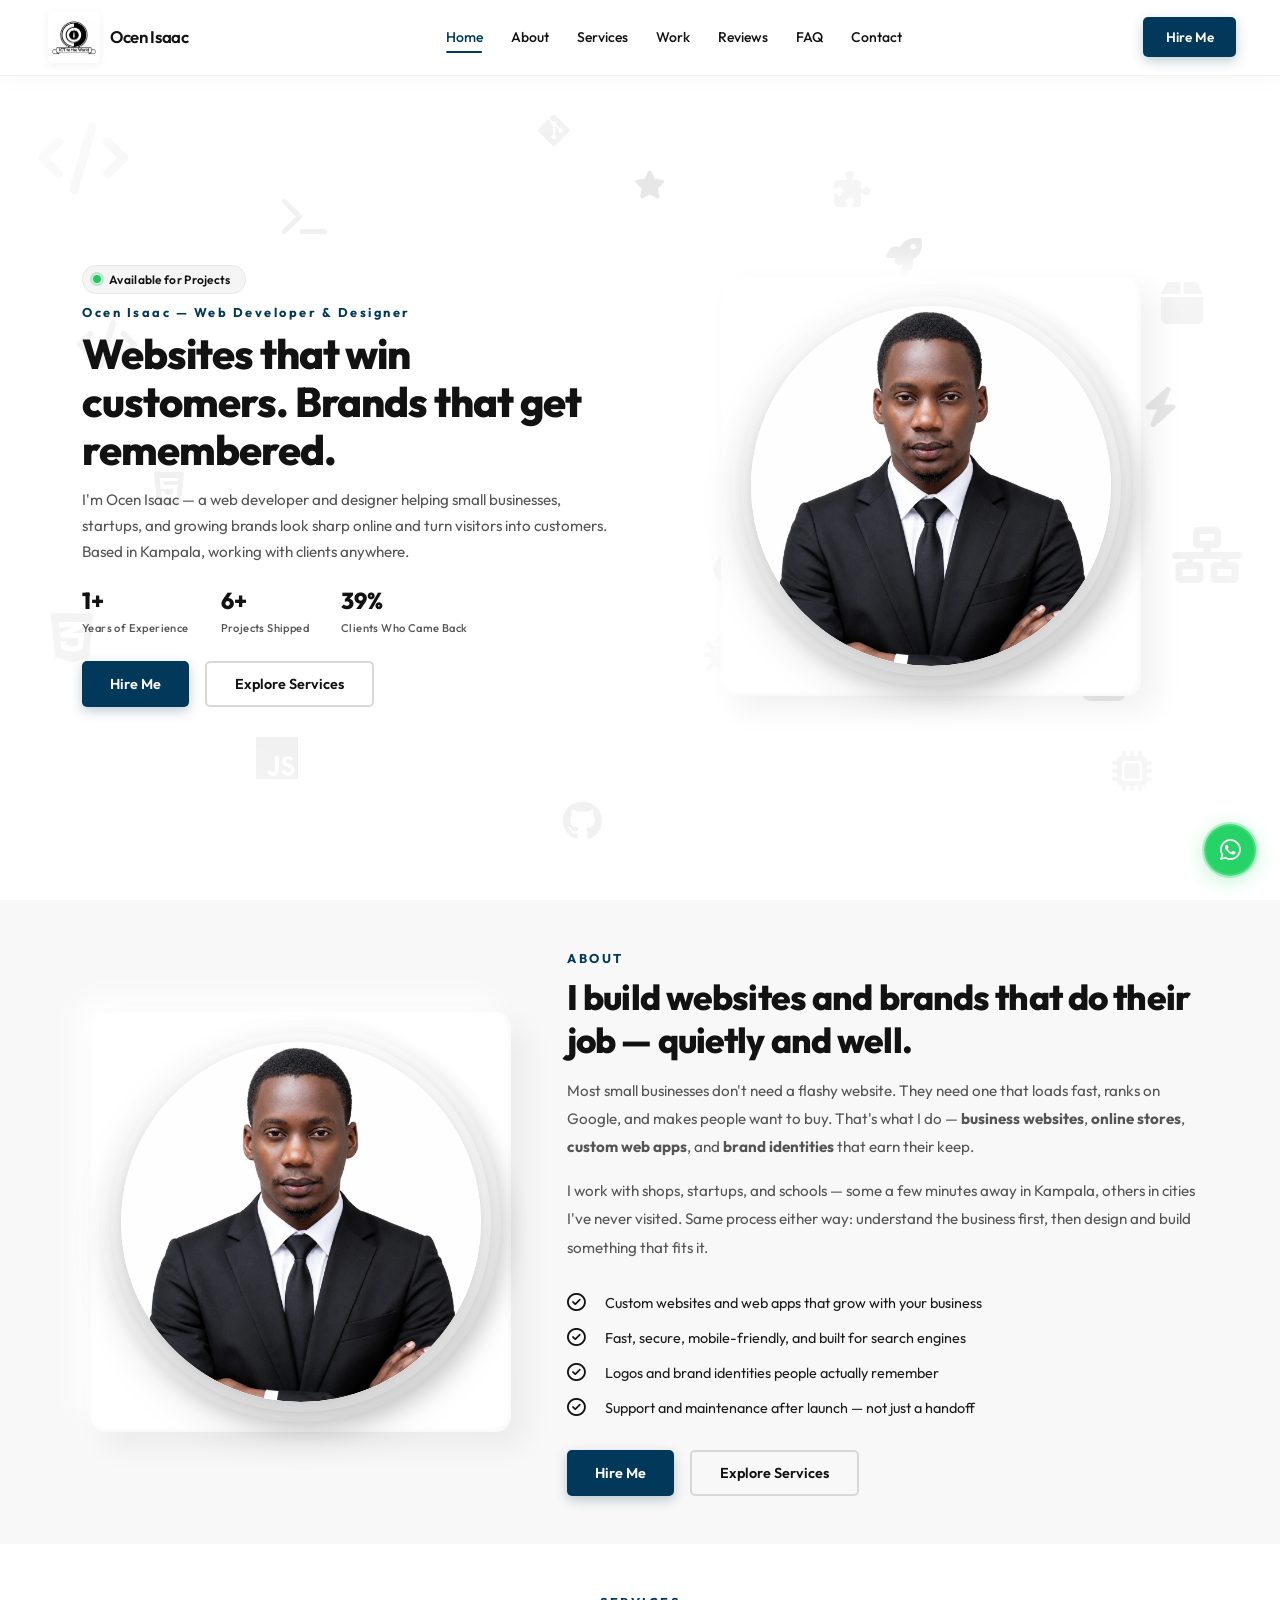
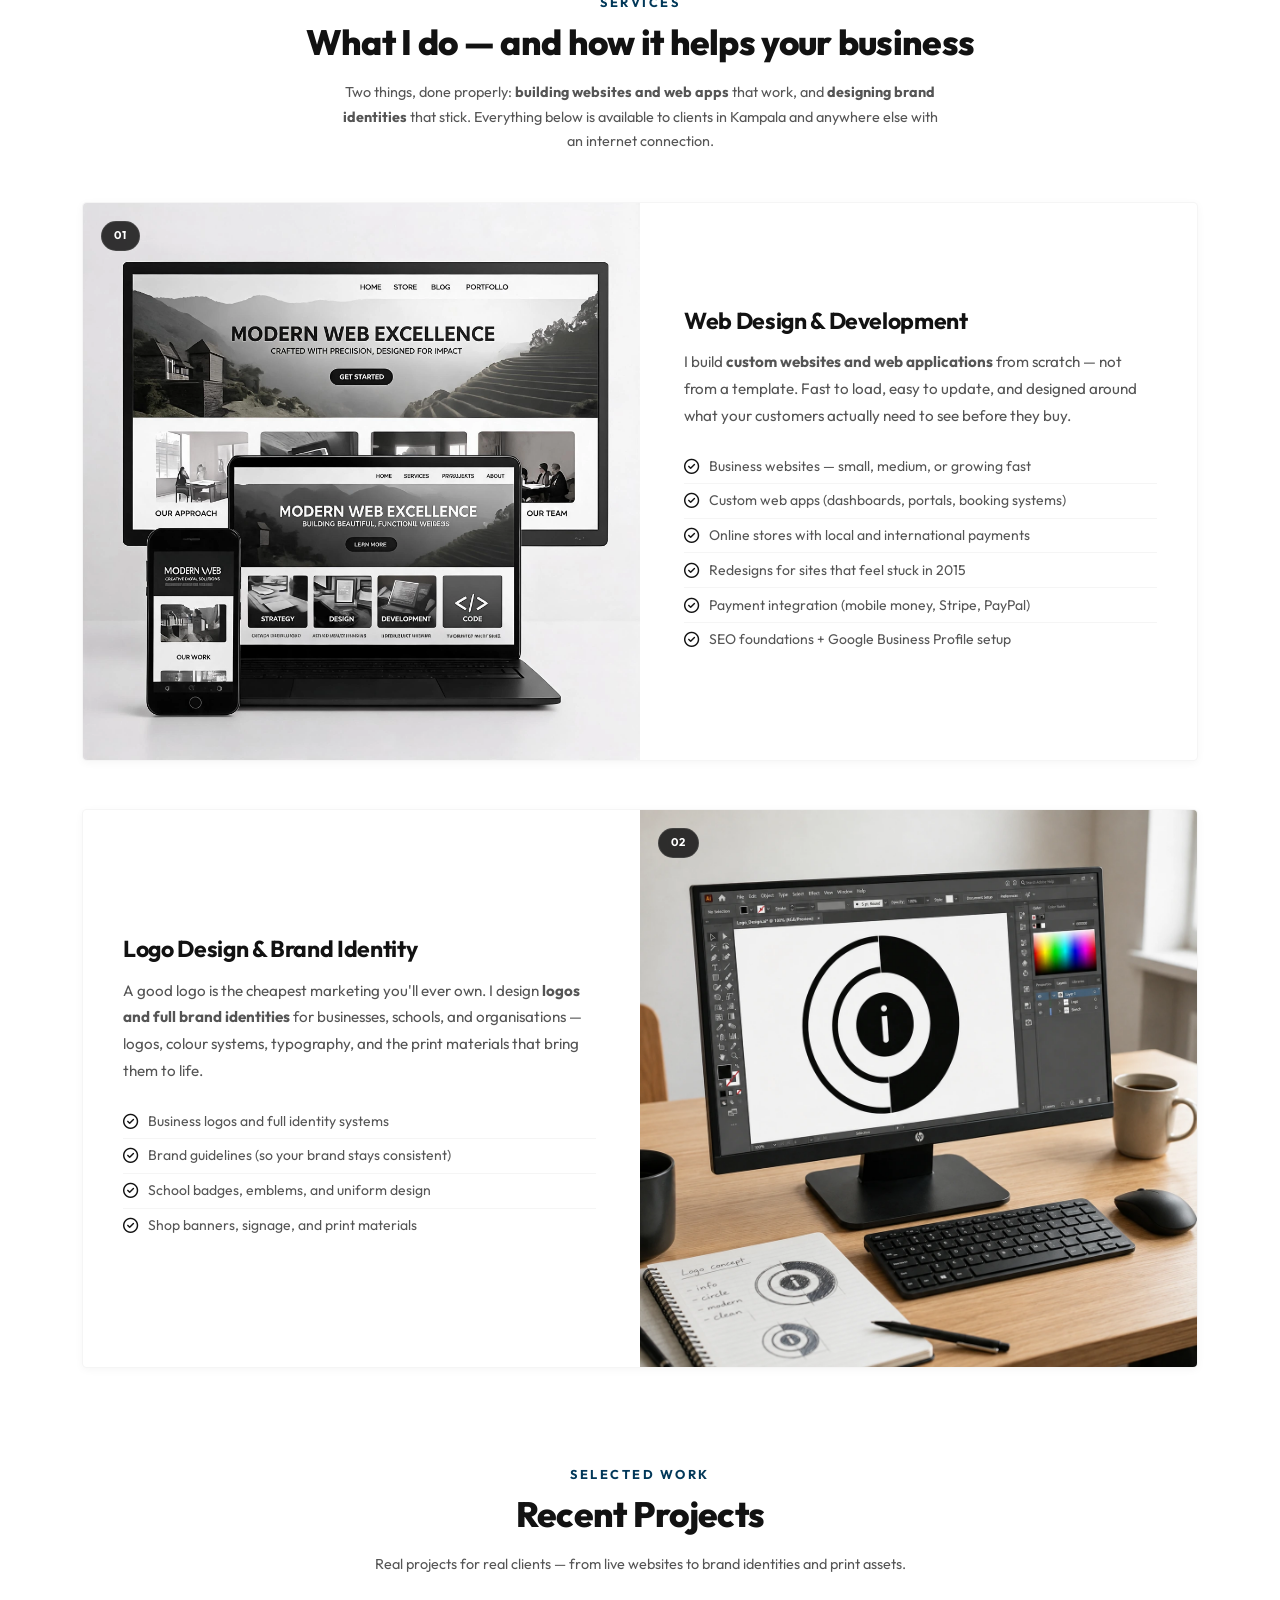
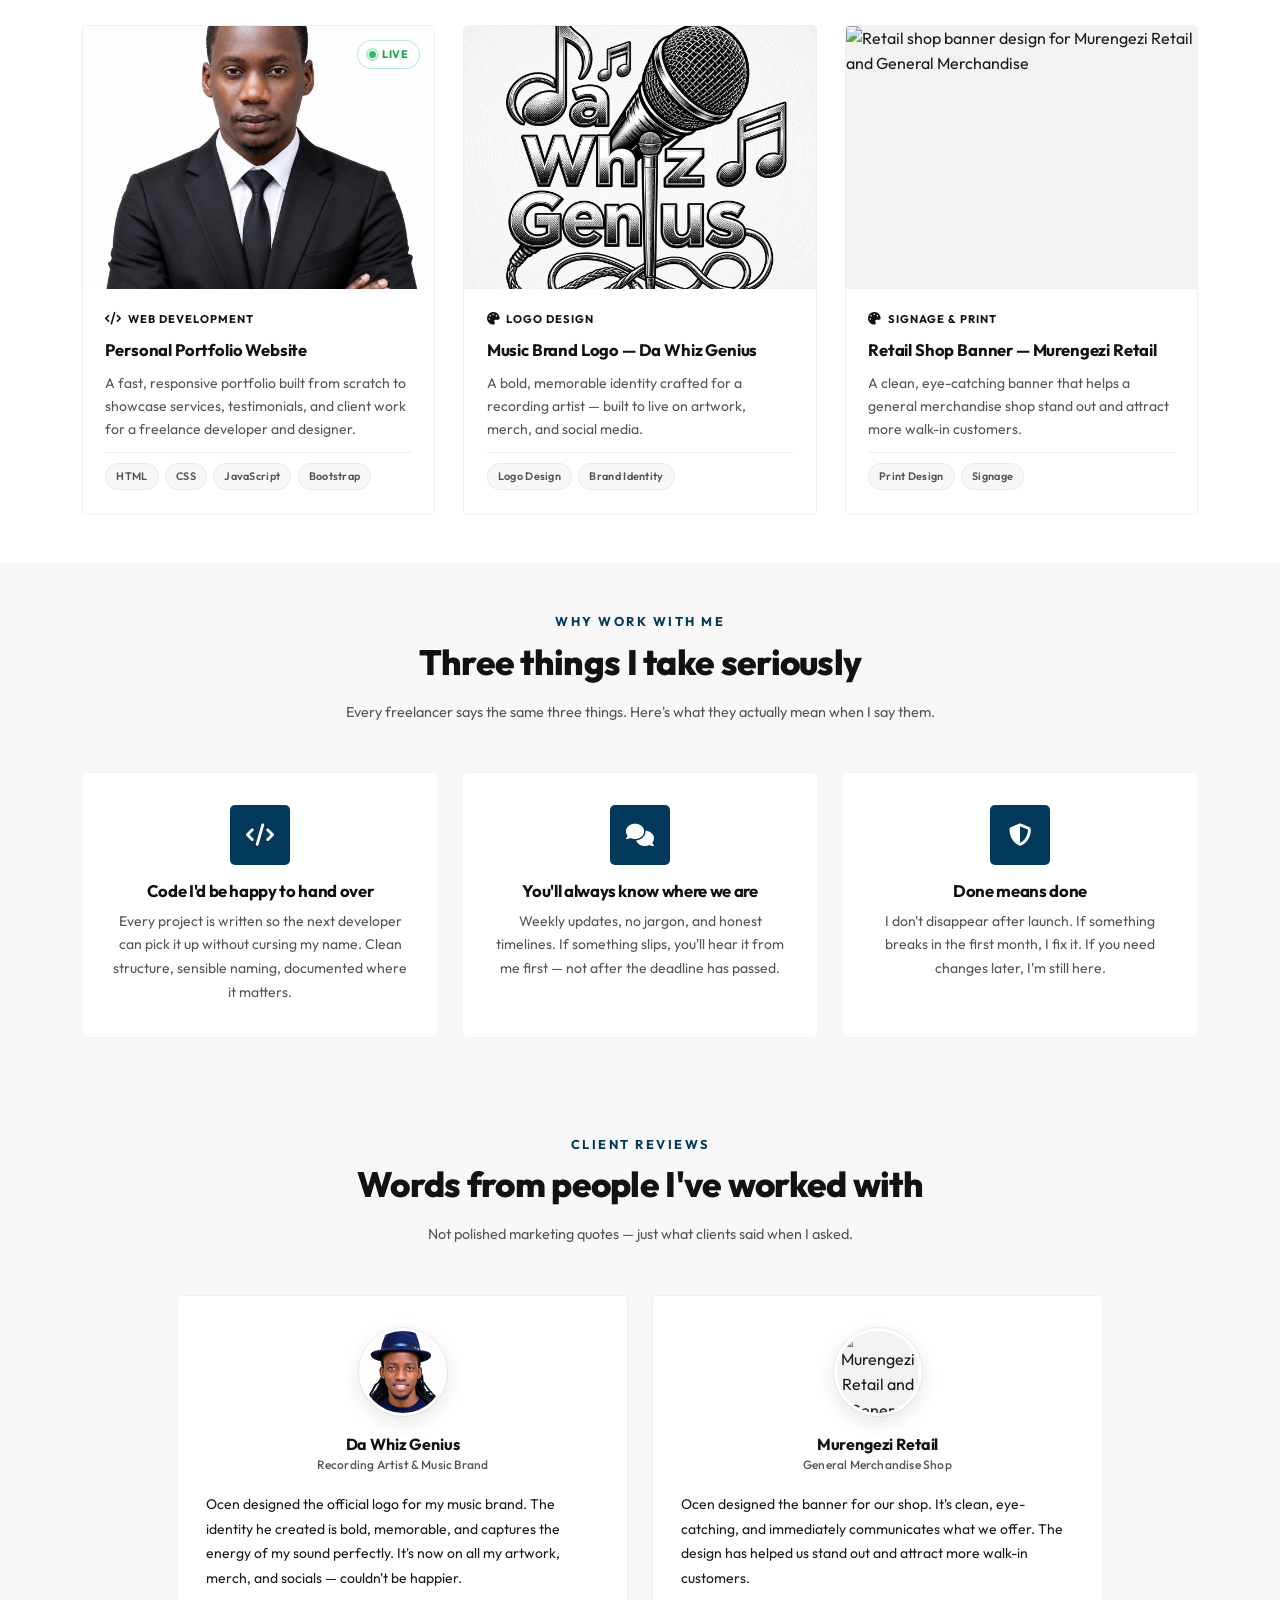
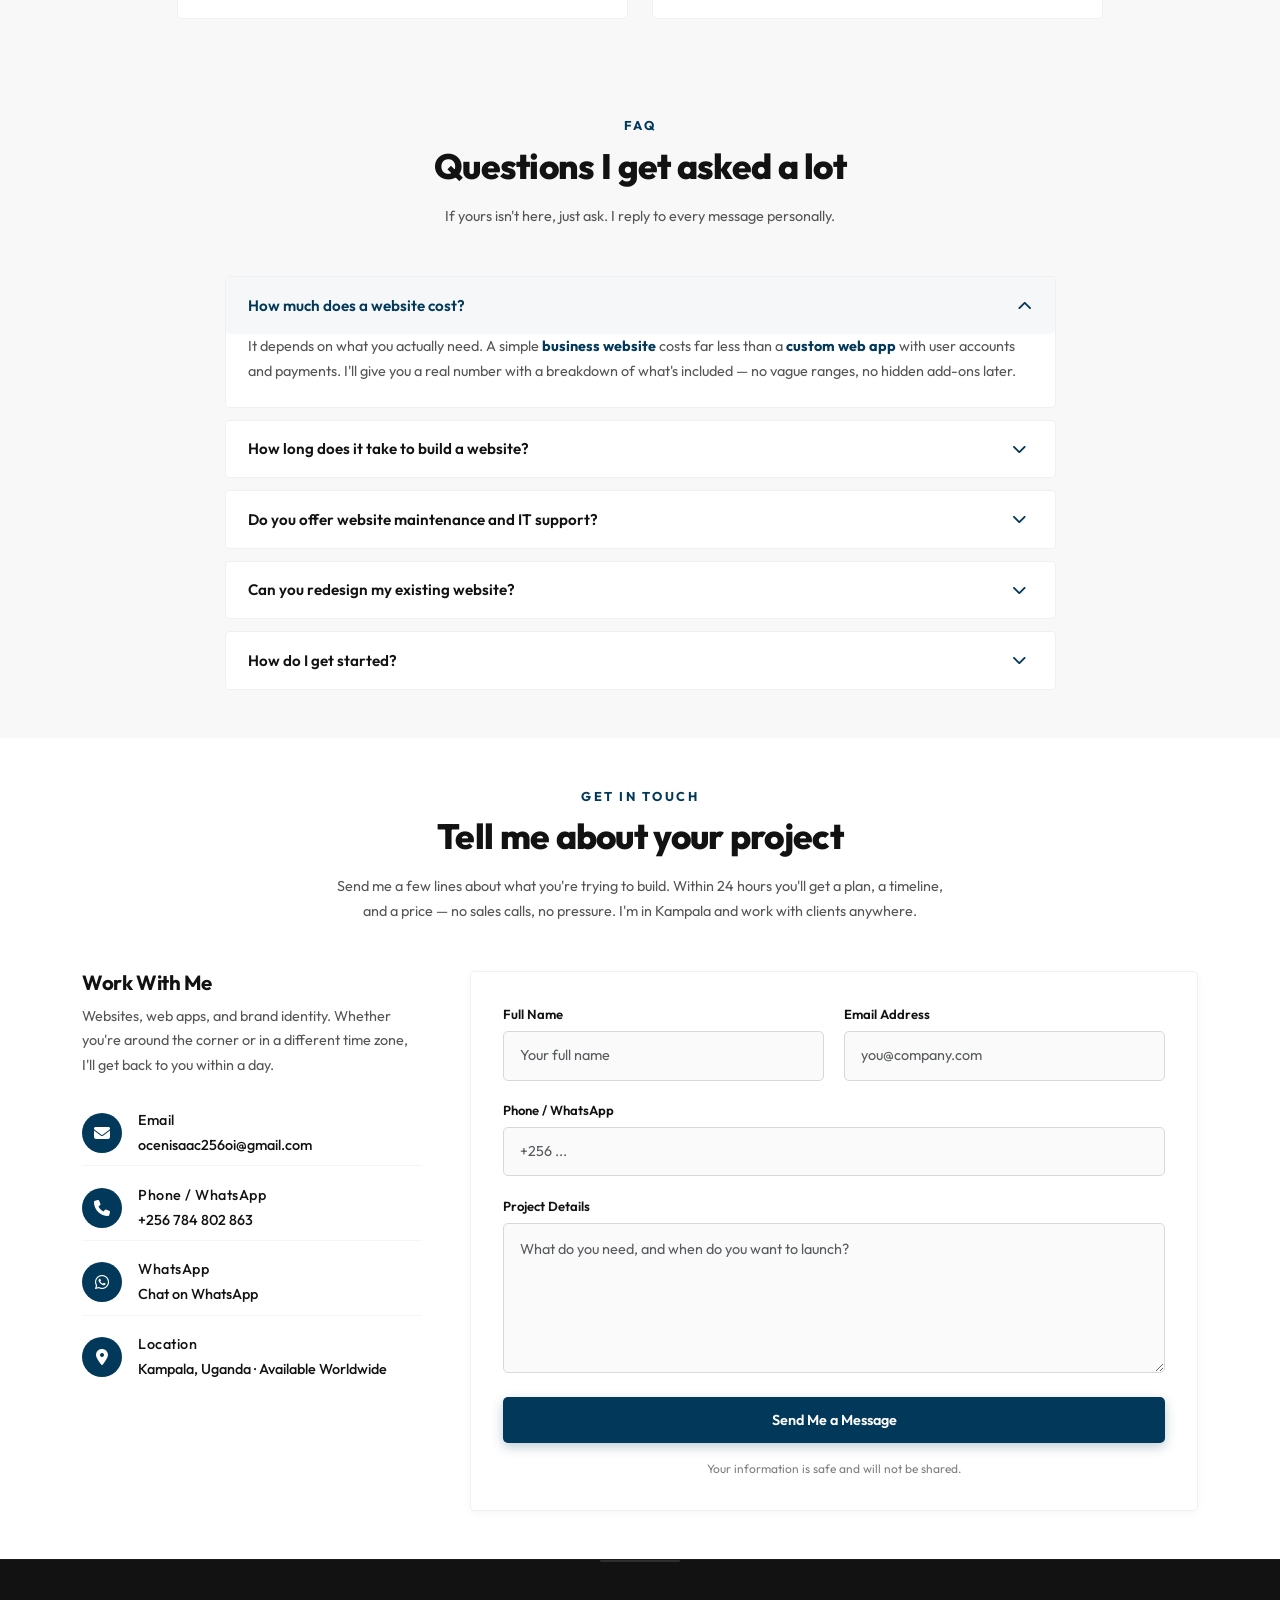
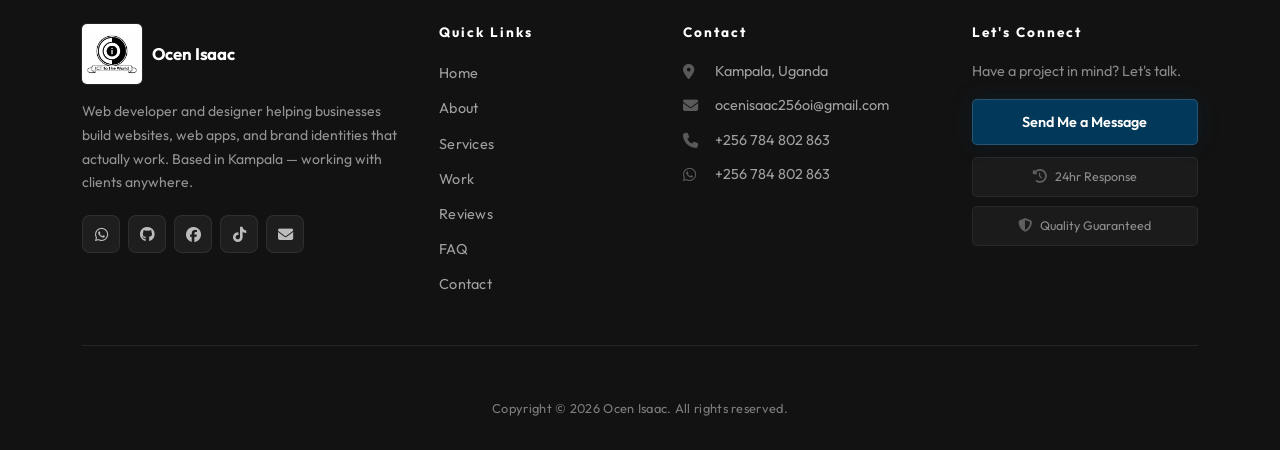
==== commit f78e1eed: "CSS file Update" ====
--- a/index.html
+++ b/index.html
@@ -32,12 +32,13 @@
 
   <!-- Bootstrap -->
   <link href="https://cdn.jsdelivr.net/npm/bootstrap@5.3.3/dist/css/bootstrap.min.css" rel="stylesheet">
+  
+  <!-- Main CSS -->
+  <link rel="stylesheet" href="css/style.css">
 
   <!-- Font Awesome -->
   <link href="https://cdn.jsdelivr.net/npm/@fortawesome/fontawesome-free@6.5.2/css/all.min.css" rel="stylesheet">
 
-  <!-- Main CSS -->
-  <link rel="stylesheet" href="css/style.css">
 
   <!-- Preload Hero Image -->
   <link rel="preload" as="image" href="images/hero.webp" fetchpriority="high">
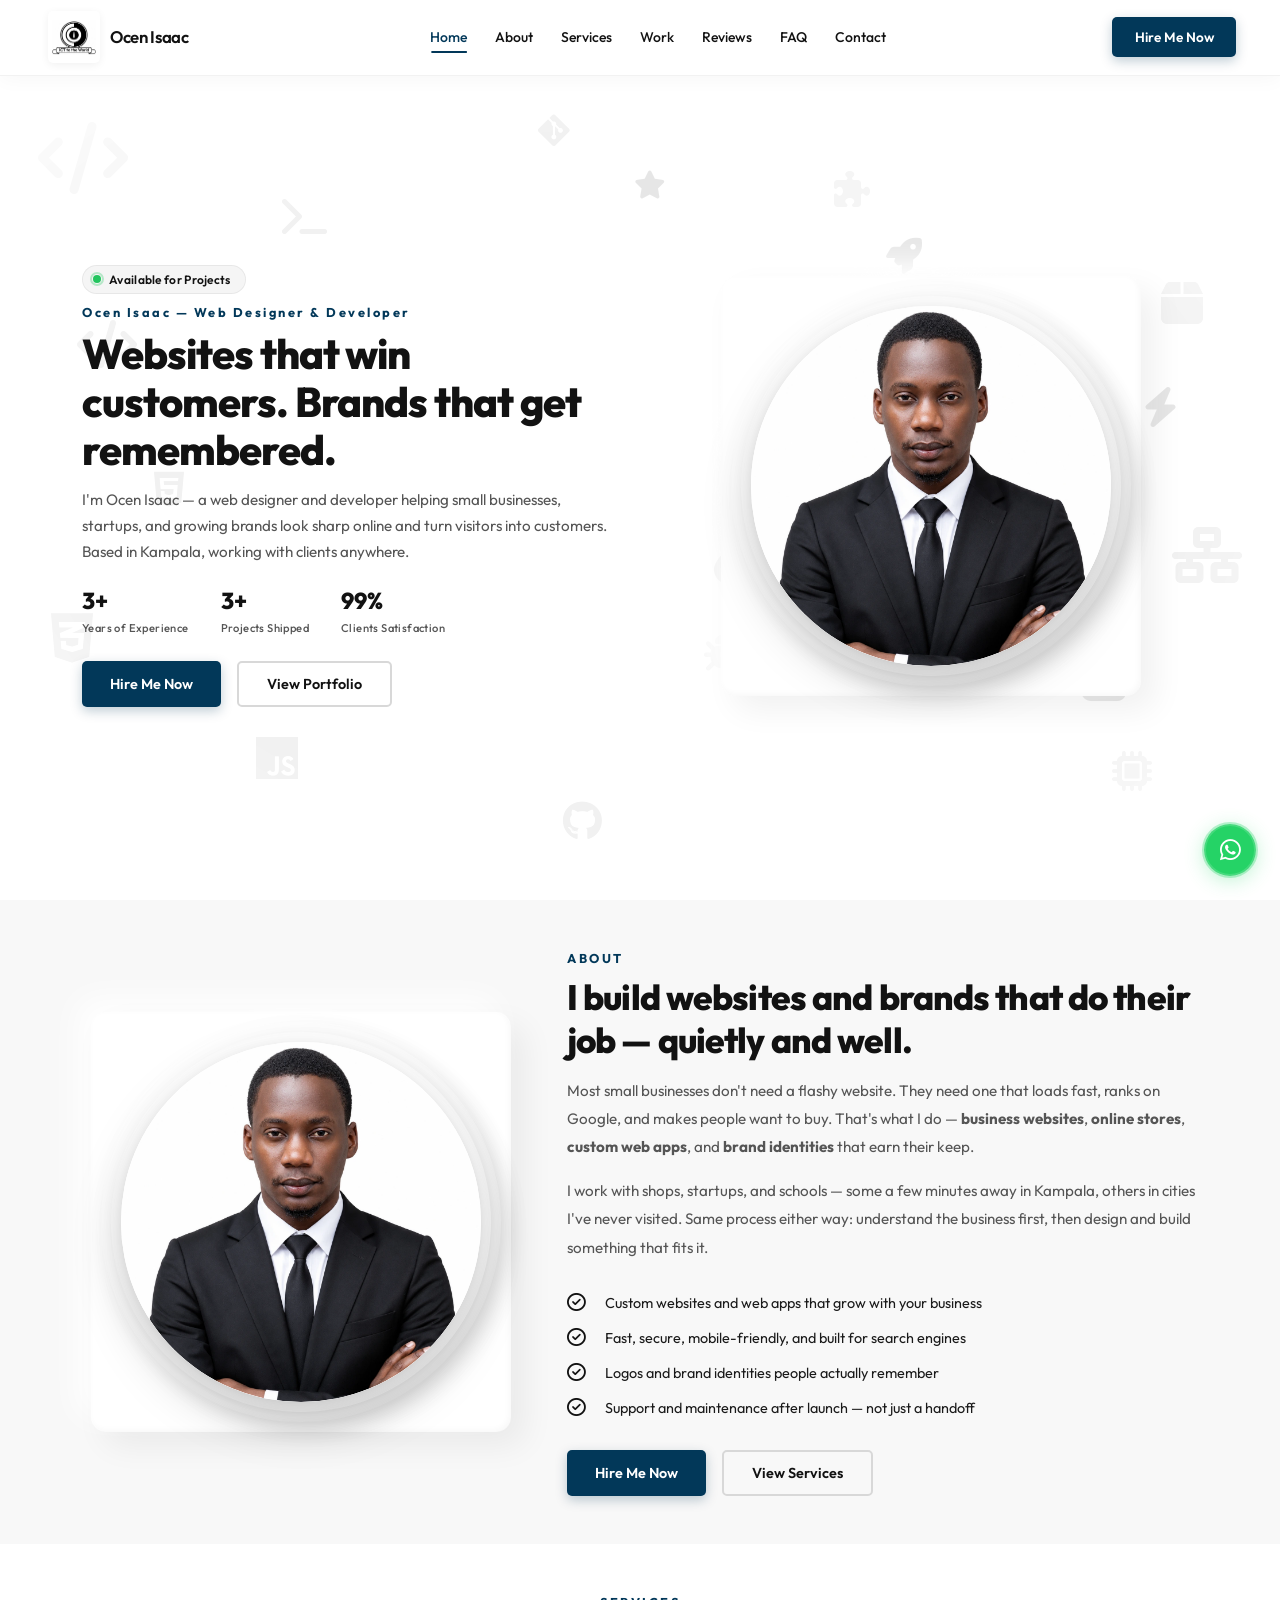
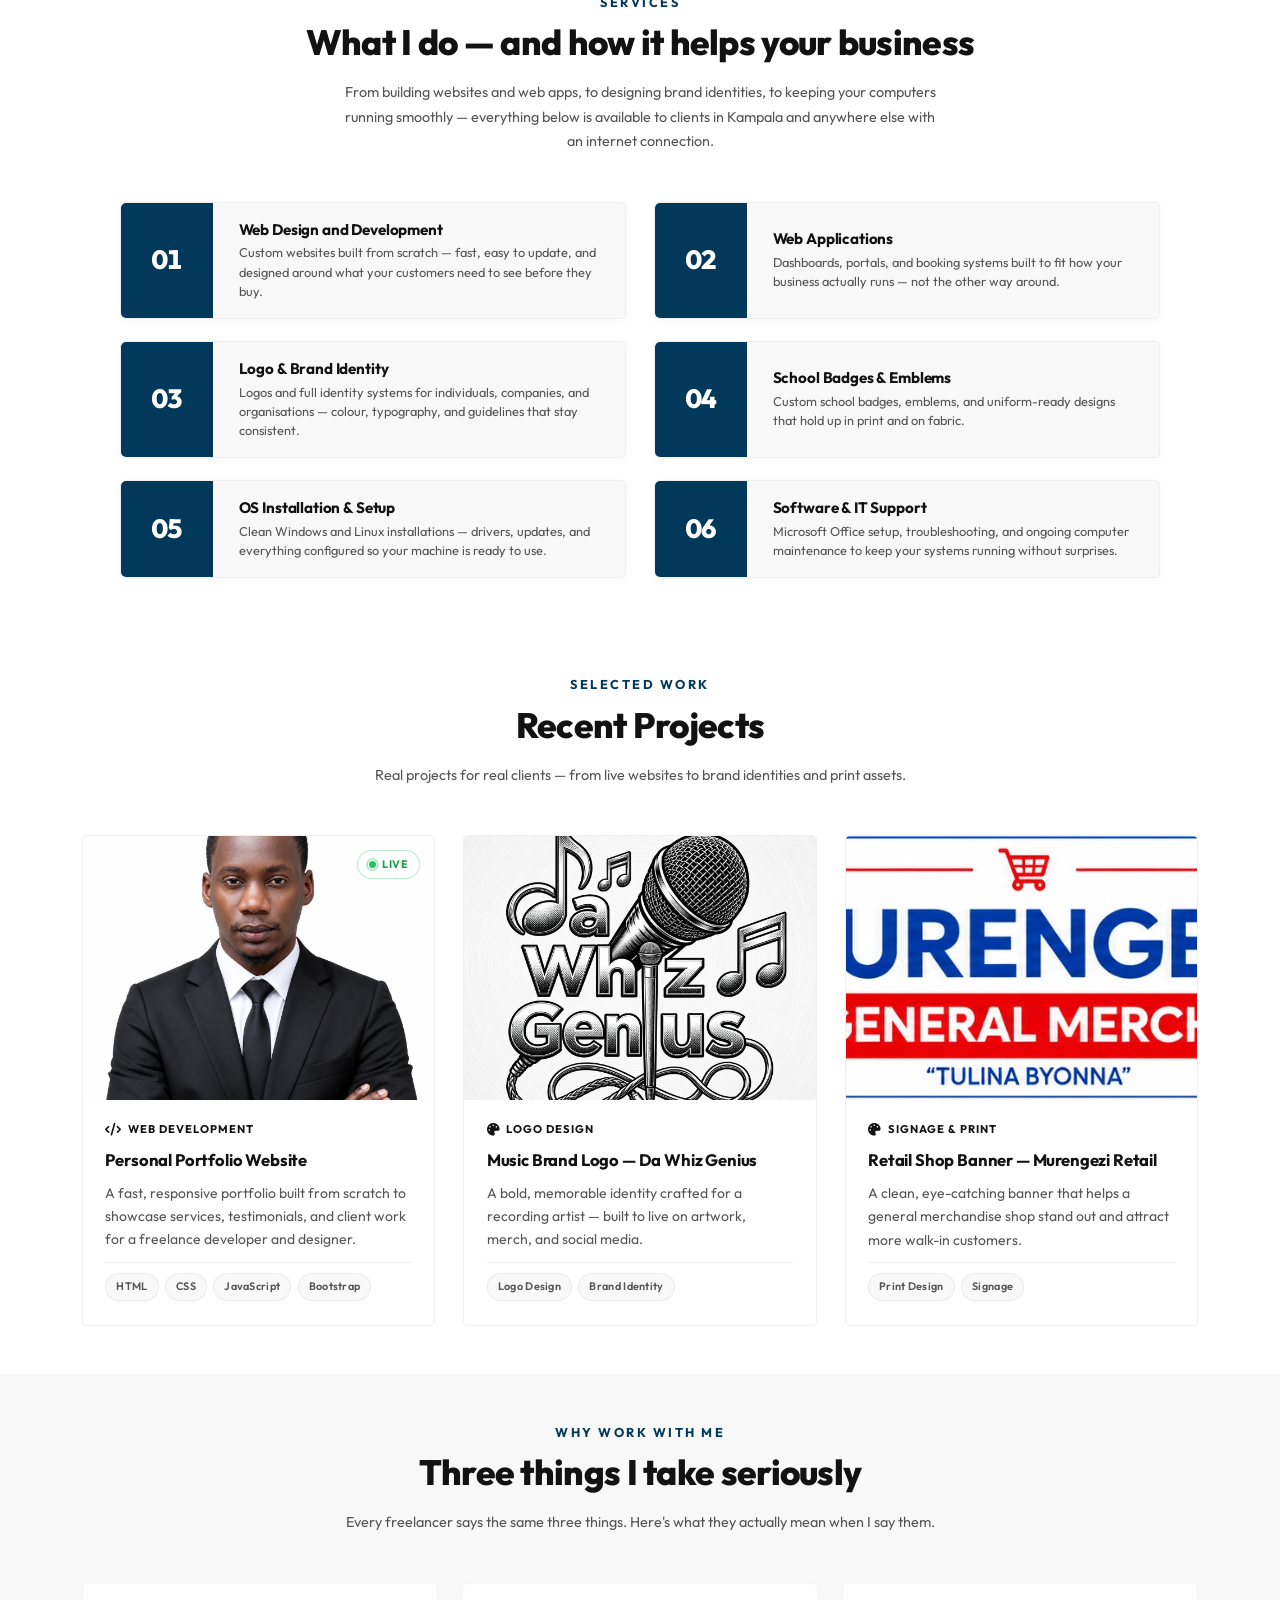
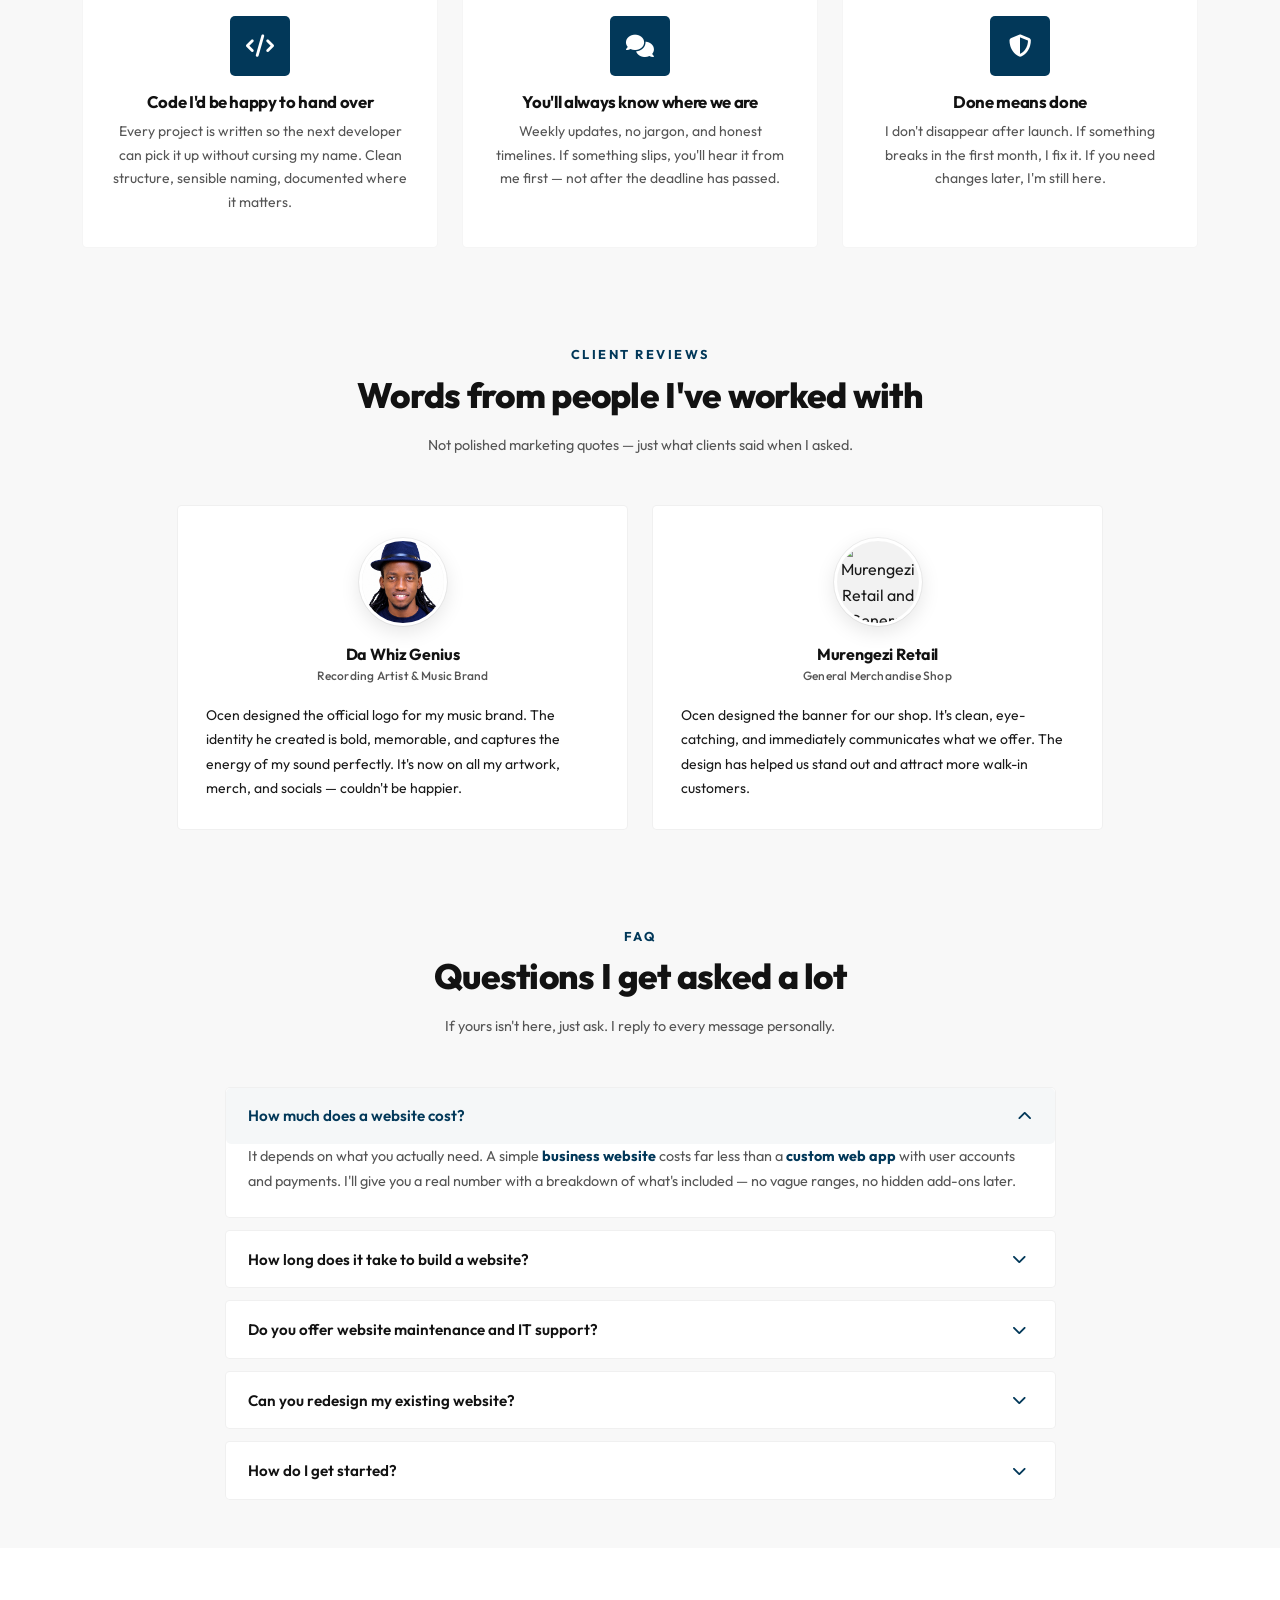
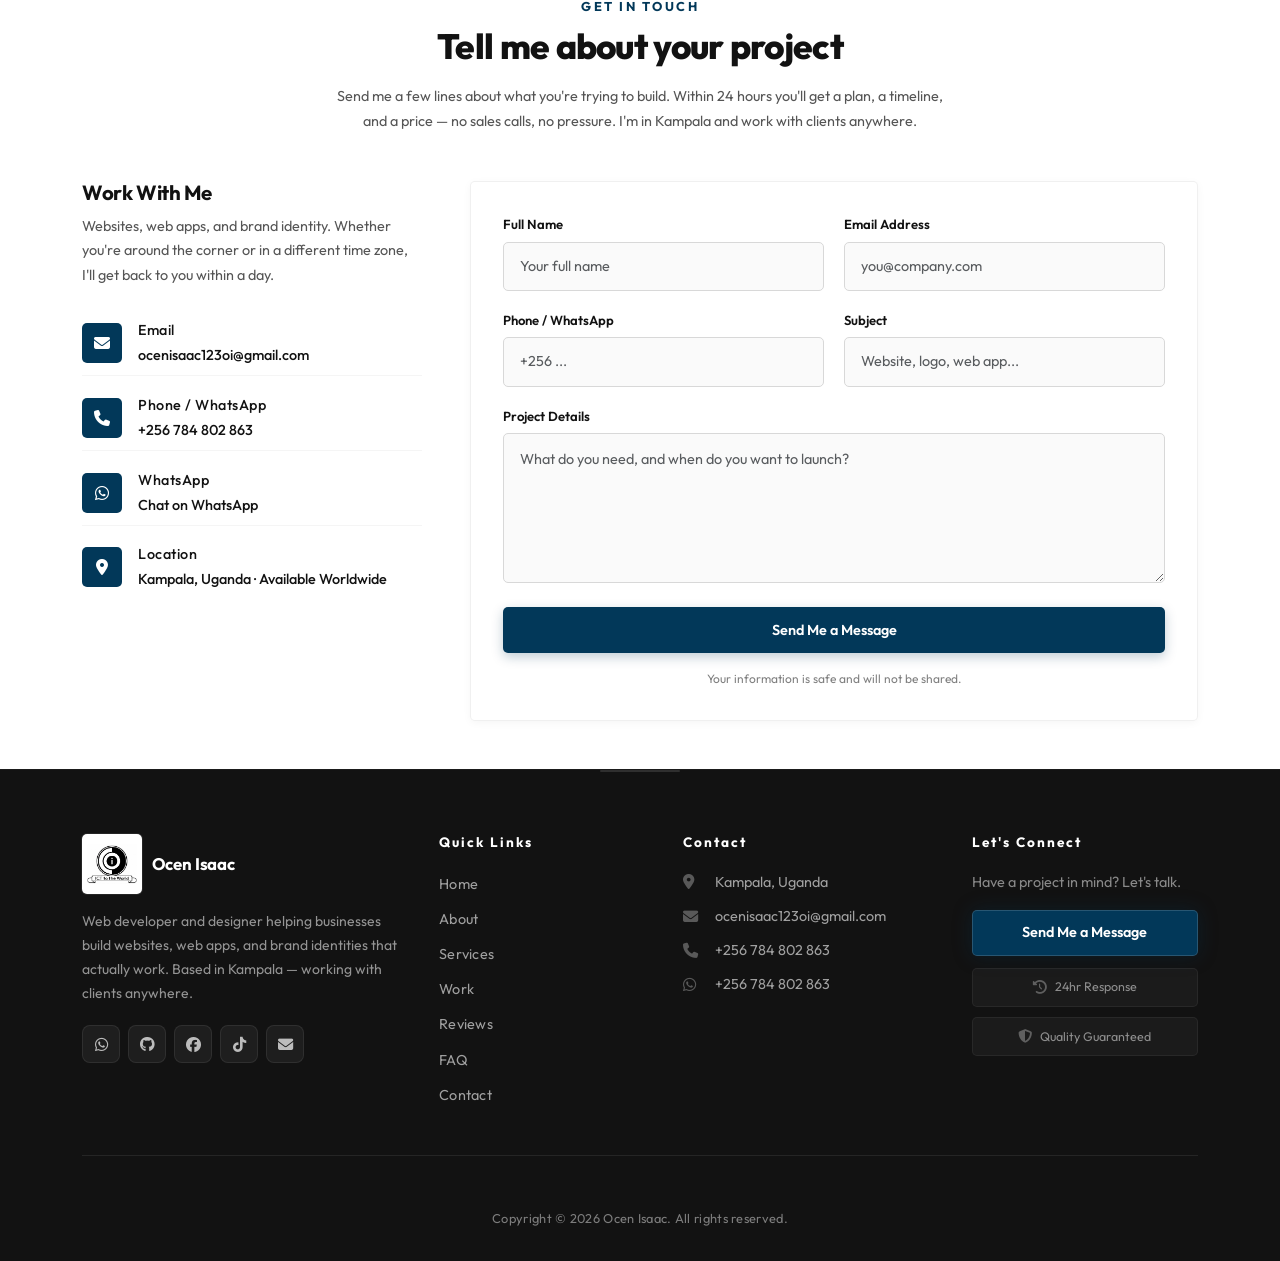
==== commit 786bca68: "Full site Update" ====
--- a/index.html
+++ b/index.html
@@ -47,7 +47,7 @@
   <meta property="og:type" content="website">
   <meta property="og:url" content="https://ocenisaac.com/">
   <meta property="og:title" content="Ocen Isaac — Web Developer &amp; Designer | Websites, Web Apps &amp; Brand Identity">
-  <meta property="og:description" content="Web developer and designer building websites, web apps, and brand identities that help businesses grow. Based in Kampala, working with clients worldwide.">
+  <meta property="og:description" content="Web designer and developer building websites, web apps, and brand identities that help businesses grow. Based in Kampala, working with clients worldwide.">
   <meta property="og:image" content="https://ocenisaac.com/images/og-image.jpg">
   <meta property="og:image:width" content="1200">
   <meta property="og:image:height" content="630">
@@ -58,7 +58,7 @@
   <!-- Twitter -->
   <meta name="twitter:card" content="summary_large_image">
   <meta name="twitter:title" content="Ocen Isaac — Web Developer &amp; Designer | Websites, Web Apps &amp; Brand Identity">
-  <meta name="twitter:description" content="Web developer and designer building websites, web apps, and brand identities that help businesses grow. Working with clients worldwide.">
+  <meta name="twitter:description" content="Web designer and developer building websites, web apps, and brand identities that help businesses grow. Working with clients worldwide.">
   <meta name="twitter:image" content="https://ocenisaac.com/images/og-image.jpg">
   <meta name="twitter:image:alt" content="Ocen Isaac — Web Developer and Designer">
 
@@ -75,7 +75,7 @@
     "url": "https://ocenisaac.com/",
     "image": "https://ocenisaac.com/images/port.png",
     "jobTitle": "Web Developer & Designer",
-    "description": "Freelance web developer and designer building custom websites, web applications, and brand identities for businesses worldwide.",
+    "description": "Freelance web designer and developer building custom websites, web applications, and brand identities for businesses worldwide.",
     "address": {
       "@type": "PostalAddress",
       "addressLocality": "Kampala",
@@ -119,7 +119,7 @@
     "name": "Ocen Isaac — Web Developer & Designer",
     "url": "https://ocenisaac.com/",
     "image": "https://ocenisaac.com/images/port.png",
-    "description": "Freelance web developer and designer offering custom website design, web application development, e-commerce solutions, and brand identity design for businesses worldwide.",
+    "description": "Freelance web designer and developer offering custom website design, web application development, e-commerce solutions, and brand identity design for businesses worldwide.",
     "telephone": "+256784802863",
     "email": "ocenisaac256oi@gmail.com",
     "priceRange": "$$",
@@ -180,7 +180,7 @@
     "@type": "WebSite",
     "url": "https://ocenisaac.com/",
     "name": "Ocen Isaac — Web Developer & Designer",
-    "description": "Freelance web developer and designer building custom websites, web applications, and brand identities for businesses worldwide.",
+    "description": "Freelance web designer and developer building custom websites, web applications, and brand identities for businesses worldwide.",
     "author": {
       "@type": "Person",
       "name": "Ocen Isaac"
@@ -258,7 +258,7 @@
         </ul>
 
         <div class="d-flex">
-          <a href="#contact" class="btn btn-primary btn-sm">Hire Me</a>
+          <a href="#contact" class="btn btn-primary btn-sm">Hire Me Now</a>
         </div>
       </div>
 
@@ -309,7 +309,7 @@
             </span>
 
             <p class="hero-kicker mb-2">
-              Ocen Isaac — Web Developer &amp; Designer
+              Ocen Isaac — Web Designer &amp; Developer
             </p>
 
             <h1 class="hero-title mb-3">
@@ -317,27 +317,27 @@
             </h1>
 
             <p class="hero-subtitle mb-4">
-              I'm Ocen Isaac — a web developer and designer helping small businesses, startups, and growing brands look sharp online and turn visitors into customers. Based in Kampala, working with clients anywhere.
+              I'm Ocen Isaac — a web designer and developer helping small businesses, startups, and growing brands look sharp online and turn visitors into customers. Based in Kampala, working with clients anywhere.
             </p>
 
             <div class="hero-stats d-flex gap-4 mb-4">
               <div class="hero-stat">
-                <span class="hero-stat-number" data-count="2" data-suffix="+">2+</span>
+                <span class="hero-stat-number" data-count="3" data-suffix="+">3+</span>
                 <span class="hero-stat-label">Years of Experience</span>
               </div>
               <div class="hero-stat">
-                <span class="hero-stat-number" data-count="15" data-suffix="+">15+</span>
+                <span class="hero-stat-number" data-count="3" data-suffix="+">3+</span>
                 <span class="hero-stat-label">Projects Shipped</span>
               </div>
               <div class="hero-stat">
                 <span class="hero-stat-number" data-count="100" data-suffix="%">100%</span>
-                <span class="hero-stat-label">Clients Who Came Back</span>
+                <span class="hero-stat-label">Clients Satisfaction</span>
               </div>
             </div>
 
             <div class="d-flex flex-wrap gap-3">
-              <a href="#contact" class="btn btn-primary">Hire Me</a>
-              <a href="#services" class="btn btn-outline">Explore Services</a>
+              <a href="#contact" class="btn btn-primary">Hire Me Now</a>
+              <a href="#portfolio" class="btn btn-outline">View Portfolio</a>
             </div>
 
           </div>
@@ -352,7 +352,7 @@
               <div class="hero-image-wrap">
                 <img
                   src="images/hero.webp"
-                  alt="Ocen Isaac — Web Developer and Designer"
+                  alt="Ocen Isaac — Web Designer and Developer"
                   class="img-fluid hero-image"
                 >
               </div>
@@ -369,7 +369,6 @@
         <div class="row align-items-center g-5">
 
           <div class="col-lg-5 col-md-6">
-            <!-- About image — same layered neomorphic stage as hero -->
             <div class="hero-stage">
               <span class="neo-square" aria-hidden="true"></span>
               <span class="neo-circle-460" aria-hidden="true"></span>
@@ -378,7 +377,7 @@
               <div class="hero-image-wrap">
                 <img
                   src="images/hero.webp"
-                  alt="Ocen Isaac working as a web developer and designer"
+                  alt="Ocen Isaac working as a web designer and developer"
                   class="img-fluid hero-image"
                   loading="lazy"
                 >
@@ -408,8 +407,8 @@
             </ul>
 
             <div class="d-flex flex-wrap gap-3 align-items-center">
-              <a href="#contact" class="btn btn-primary">Hire Me</a>
-              <a href="#services" class="btn btn-outline">Explore Services</a>
+              <a href="#contact" class="btn btn-primary">Hire Me Now</a>
+              <a href="#services" class="btn btn-outline">View Services </a>
             </div>
           </div>
 
@@ -417,72 +416,86 @@
       </div>
     </section>
 
-    <!-- Services -->
-    <section id="services" class="py-5" aria-labelledby="services-heading">
-      <div class="container">
-
-        <div class="text-center mb-5">
-          <p class="services-kicker mb-2">Services</p>
-          <h2 id="services-heading" class="section-title mb-3">
-            What I do — and how it helps your business
-          </h2>
-          <p class="section-subtitle mx-auto">
-            Two things, done properly: <strong>building websites and web apps</strong> that work, and <strong>designing brand identities</strong> that stick. Everything below is available to clients in Kampala and anywhere else with an internet connection.
-          </p>
-        </div>
-
-        <!-- Service 1 - Web Development -->
-        <div class="service-card">
-          <div class="service-card-image">
-            <img
-              src="images/web.webp"
-              alt="Business website design and web development services"
-              loading="lazy"
-            >
-            <span class="service-card-number">01</span>
-          </div>
-          <div class="service-card-content">
-            <h3 class="service-card-title">Web Design &amp; Development</h3>
-            <p class="service-card-text">
-              I build <strong>custom websites and web applications</strong> from scratch — not from a template. Fast to load, easy to update, and designed around what your customers actually need to see before they buy.
-            </p>
-            <ul class="service-card-list">
-              <li><i class="fa-regular fa-circle-check"></i> Business websites — small, medium, or growing fast</li>
-              <li><i class="fa-regular fa-circle-check"></i> Custom web apps (dashboards, portals, booking systems)</li>
-              <li><i class="fa-regular fa-circle-check"></i> Online stores with local and international payments</li>
-              <li><i class="fa-regular fa-circle-check"></i> Redesigns for sites that feel stuck in 2015</li>
-              <li><i class="fa-regular fa-circle-check"></i> Payment integration (mobile money, Stripe, PayPal)</li>
-              <li><i class="fa-regular fa-circle-check"></i> SEO foundations + Google Business Profile setup</li>
-            </ul>
-          </div>
-        </div>
-
-        <!-- Service 2 - Graphic Design -->
-        <div class="service-card service-card-reverse">
-          <div class="service-card-image">
-            <img
-              src="images/graphic-design.webp"
-              alt="Logo design and brand identity services"
-              loading="lazy"
-            >
-            <span class="service-card-number">02</span>
-          </div>
-          <div class="service-card-content">
-            <h3 class="service-card-title">Logo Design &amp; Brand Identity</h3>
-            <p class="service-card-text">
-              A good logo is the cheapest marketing you'll ever own. I design <strong>logos and full brand identities</strong> for businesses, schools, and organisations — logos, colour systems, typography, and the print materials that bring them to life.
-            </p>
-            <ul class="service-card-list">
-              <li><i class="fa-regular fa-circle-check"></i> Business logos and full identity systems</li>
-              <li><i class="fa-regular fa-circle-check"></i> Brand guidelines (so your brand stays consistent)</li>
-              <li><i class="fa-regular fa-circle-check"></i> School badges, emblems, and uniform design</li>
-              <li><i class="fa-regular fa-circle-check"></i> Shop banners, signage, and print materials</li>
-            </ul>
-          </div>
-        </div>
-
-      </div>
-    </section>
+<!-- Services -->
+<section id="services" class="py-5" aria-labelledby="services-heading">
+  <div class="container">
+
+    <div class="text-center mb-5">
+      <p class="services-kicker mb-2">Services</p>
+      <h2 id="services-heading" class="section-title mb-3">
+        What I do — and how it helps your business
+      </h2>
+      <p class="section-subtitle mx-auto">
+        From building websites and web apps, to designing brand identities, to keeping your computers running smoothly — everything below is available to clients in Kampala and anywhere else with an internet connection.
+      </p>
+    </div>
+
+    <div class="services-pill-grid">
+
+      <article class="service-pill">
+        <div class="service-pill-badge">
+          <span class="service-pill-number">01</span>
+        </div>
+        <div class="service-pill-body">
+          <h3 class="service-pill-title">Web Design and Development</h3>
+          <p class="service-pill-text">Custom websites built from scratch — fast, easy to update, and designed around what your customers need to see before they buy.</p>
+        </div>
+      </article>
+
+      <article class="service-pill">
+        <div class="service-pill-badge">
+          <span class="service-pill-number">02</span>
+        </div>
+        <div class="service-pill-body">
+          <h3 class="service-pill-title">Web Applications</h3>
+          <p class="service-pill-text">Dashboards, portals, and booking systems built to fit how your business actually runs — not the other way around.</p>
+        </div>
+      </article>
+
+      <article class="service-pill">
+        <div class="service-pill-badge">
+          <span class="service-pill-number">03</span>
+        </div>
+        <div class="service-pill-body">
+          <h3 class="service-pill-title">Logo &amp; Brand Identity</h3>
+          <p class="service-pill-text">Logos and full identity systems for individuals, companies, and organisations — colour, typography, and guidelines that stay consistent.</p>
+        </div>
+      </article>
+
+      <article class="service-pill">
+        <div class="service-pill-badge">
+          <span class="service-pill-number">04</span>
+        </div>
+        <div class="service-pill-body">
+          <h3 class="service-pill-title">School Badges &amp; Emblems</h3>
+          <p class="service-pill-text">Custom school badges, emblems, and uniform-ready designs that hold up in print and on fabric.</p>
+        </div>
+      </article>
+
+      <article class="service-pill">
+        <div class="service-pill-badge">
+          <span class="service-pill-number">05</span>
+        </div>
+        <div class="service-pill-body">
+          <h3 class="service-pill-title">OS Installation &amp; Setup</h3>
+          <p class="service-pill-text">Clean Windows and Linux installations — drivers, updates, and everything configured so your machine is ready to use.</p>
+        </div>
+      </article>
+
+      <article class="service-pill">
+        <div class="service-pill-badge">
+          <span class="service-pill-number">06</span>
+        </div>
+        <div class="service-pill-body">
+          <h3 class="service-pill-title">Software &amp; IT Support</h3>
+          <p class="service-pill-text">Microsoft Office setup, troubleshooting, and ongoing computer maintenance to keep your systems running without surprises.</p>
+        </div>
+      </article>
+
+    </div>
+
+  </div>
+</section>
 
     <!-- Portfolio -->
     <section id="portfolio" class="py-5" aria-labelledby="portfolio-heading">
@@ -573,7 +586,7 @@
           <article class="portfolio-item">
             <div class="portfolio-media">
               <img
-                src="images/portfolio-murengezi-banner.webp"
+                src="images/murengezi.webp"
                 alt="Retail shop banner design for Murengezi Retail and General Merchandise"
                 loading="lazy"
                 width="800"
@@ -881,149 +894,163 @@
     </section>
 
     <!-- Contact -->
-    <section id="contact" class="py-5" aria-labelledby="contact-heading">
-      <div class="container">
-
-        <div class="text-center mb-5">
-          <p class="contact-kicker mb-2">Get In Touch</p>
-          <h2 id="contact-heading" class="section-title mb-3">
-            Tell me about your project
-          </h2>
-          <p class="section-subtitle mx-auto">
-            Send me a few lines about what you're trying to build. Within 24 hours you'll get a plan, a timeline, and a price — no sales calls, no pressure. I'm in Kampala and work with clients anywhere.
+<section id="contact" class="py-5" aria-labelledby="contact-heading">
+  <div class="container">
+
+    <div class="text-center mb-5">
+      <p class="contact-kicker mb-2">Get In Touch</p>
+      <h2 id="contact-heading" class="section-title mb-3">
+        Tell me about your project
+      </h2>
+      <p class="section-subtitle mx-auto">
+        Send me a few lines about what you're trying to build. Within 24 hours you'll get a plan, a timeline, and a price — no sales calls, no pressure. I'm in Kampala and work with clients anywhere.
+      </p>
+    </div>
+
+    <div class="row g-5 align-items-start">
+
+      <!-- Left Side - Contact Info -->
+      <div class="col-lg-4 col-md-5">
+        <div class="contact-side">
+          <h3 class="contact-side-title">Work With Me</h3>
+          <p class="contact-side-text">
+            Websites, web apps, and brand identity. Whether you're around the corner or in a different time zone, I'll get back to you within a day.
           </p>
-        </div>
-
-        <div class="row g-5 align-items-start">
-
-          <!-- Left Side - Contact Info -->
-          <div class="col-lg-4 col-md-5">
-            <div class="contact-side">
-              <h3 class="contact-side-title">Work With Me</h3>
-              <p class="contact-side-text">
-                Websites, web apps, and brand identity. Whether you're around the corner or in a different time zone, I'll get back to you within a day.
-              </p>
-
-              <div class="contact-details">
-
-                <div class="contact-item">
-                  <div class="contact-icon-wrapper">
-                    <i class="fa-solid fa-envelope"></i>
-                  </div>
-                  <div class="contact-item-content">
-                    <span class="contact-label">Email</span>
-                    <a href="mailto:ocenisaac256oi@gmail.com">ocenisaac256oi@gmail.com</a>
-                  </div>
-                </div>
-
-                <div class="contact-item">
-                  <div class="contact-icon-wrapper">
-                    <i class="fa-solid fa-phone"></i>
-                  </div>
-                  <div class="contact-item-content">
-                    <span class="contact-label">Phone / WhatsApp</span>
-                    <a href="tel:+256784802863">+256 784 802 863</a>
-                  </div>
-                </div>
-
-                <div class="contact-item">
-                  <div class="contact-icon-wrapper">
-                    <i class="fa-brands fa-whatsapp"></i>
-                  </div>
-                  <div class="contact-item-content">
-                    <span class="contact-label">WhatsApp</span>
-                    <a href="https://wa.me/256784802863" target="_blank" rel="noopener noreferrer">Chat on WhatsApp</a>
-                  </div>
-                </div>
-
-                <div class="contact-item">
-                  <div class="contact-icon-wrapper">
-                    <i class="fa-solid fa-location-dot"></i>
-                  </div>
-                  <div class="contact-item-content">
-                    <span class="contact-label">Location</span>
-                    <span>Kampala, Uganda · Available Worldwide</span>
-                  </div>
-                </div>
-
-              </div>
-            </div>
-          </div>
-
-          <!-- Right Side - Contact Form -->
-          <div class="col-lg-8 col-md-7">
-            <form
-              name="contact"
-              method="POST"
-              action="/api/contact"
-              class="contact-form"
-            >
-              <p class="d-none">
-                <label>Do not fill this field <input name="bot-field"></label>
-              </p>
-
-              <div class="form-row">
-                <div class="form-group">
-                  <label for="name" class="form-label">Full Name</label>
-                  <input
-                    type="text"
-                    id="name"
-                    name="name"
-                    class="form-control"
-                    placeholder="Your full name"
-                    required
-                  >
-                </div>
-
-                <div class="form-group">
-                  <label for="email" class="form-label">Email Address</label>
-                  <input
-                    type="email"
-                    id="email"
-                    name="email"
-                    class="form-control"
-                    placeholder="you@company.com"
-                    required
-                  >
-                </div>
-              </div>
-
-              <div class="form-group full-width">
-                <label for="phone" class="form-label">Phone / WhatsApp</label>
-                <input
-                  type="text"
-                  id="phone"
-                  name="phone"
-                  class="form-control"
-                  placeholder="+256 ..."
-                >
-              </div>
-
-              <div class="form-group full-width">
-                <label for="message" class="form-label">Project Details</label>
-                <textarea
-                  id="message"
-                  name="message"
-                  rows="5"
-                  class="form-control"
-                  placeholder="What do you need, and when do you want to launch?"
-                  required
-                ></textarea>
-              </div>
-
-              <div class="form-actions">
-                <button type="submit" class="btn btn-primary">Send Me a Message</button>
-              </div>
-
-              <div class="form-footer-text">
-                <p>Your information is safe and will not be shared.</p>
-              </div>
-            </form>
-          </div>
-
-        </div>
-      </div>
-    </section>
+
+          <div class="contact-details">
+
+            <div class="contact-item">
+              <div class="contact-icon-wrapper">
+                <i class="fa-solid fa-envelope"></i>
+              </div>
+              <div class="contact-item-content">
+                <span class="contact-label">Email</span>
+                <a href="mailto:ocenisaac123oi@gmail.com">ocenisaac123oi@gmail.com</a>
+              </div>
+            </div>
+
+            <div class="contact-item">
+              <div class="contact-icon-wrapper">
+                <i class="fa-solid fa-phone"></i>
+              </div>
+              <div class="contact-item-content">
+                <span class="contact-label">Phone / WhatsApp</span>
+                <a href="tel:+256784802863">+256 784 802 863</a>
+              </div>
+            </div>
+
+            <div class="contact-item">
+              <div class="contact-icon-wrapper">
+                <i class="fa-brands fa-whatsapp"></i>
+              </div>
+              <div class="contact-item-content">
+                <span class="contact-label">WhatsApp</span>
+                <a href="https://wa.me/256784802863" target="_blank" rel="noopener noreferrer">Chat on WhatsApp</a>
+              </div>
+            </div>
+
+            <div class="contact-item">
+              <div class="contact-icon-wrapper">
+                <i class="fa-solid fa-location-dot"></i>
+              </div>
+              <div class="contact-item-content">
+                <span class="contact-label">Location</span>
+                <span>Kampala, Uganda · Available Worldwide</span>
+              </div>
+            </div>
+
+          </div>
+        </div>
+      </div>
+
+      <!-- Right Side - Contact Form -->
+      <div class="col-lg-8 col-md-7">
+        <form
+          name="contact"
+          method="POST"
+          action="/api/contact"
+          class="contact-form"
+        >
+          <p class="d-none">
+            <label>Do not fill this field <input name="bot-field"></label>
+          </p>
+
+          <div class="form-row">
+            <div class="form-group">
+              <label for="name" class="form-label">Full Name</label>
+              <input
+                type="text"
+                id="name"
+                name="name"
+                class="form-control"
+                placeholder="Your full name"
+                required
+              >
+            </div>
+
+            <div class="form-group">
+              <label for="email" class="form-label">Email Address</label>
+              <input
+                type="email"
+                id="email"
+                name="email"
+                class="form-control"
+                placeholder="you@company.com"
+                required
+              >
+            </div>
+          </div>
+
+          <div class="form-row">
+            <div class="form-group">
+              <label for="phone" class="form-label">Phone / WhatsApp</label>
+              <input
+                type="text"
+                id="phone"
+                name="phone"
+                class="form-control"
+                placeholder="+256 ..."
+              >
+            </div>
+
+            <div class="form-group">
+              <label for="subject" class="form-label">Subject</label>
+              <input
+                type="text"
+                id="subject"
+                name="subject"
+                class="form-control"
+                placeholder="Website, logo, web app..."
+                required
+              >
+            </div>
+          </div>
+
+          <div class="form-group full-width">
+            <label for="message" class="form-label">Project Details</label>
+            <textarea
+              id="message"
+              name="message"
+              rows="5"
+              class="form-control"
+              placeholder="What do you need, and when do you want to launch?"
+              required
+            ></textarea>
+          </div>
+
+          <div class="form-actions">
+            <button type="submit" class="btn btn-primary">Send Me a Message</button>
+          </div>
+
+          <div class="form-footer-text">
+            <p>Your information is safe and will not be shared.</p>
+          </div>
+        </form>
+      </div>
+
+    </div>
+  </div>
+</section>
 
   </main>
 
@@ -1056,16 +1083,16 @@
             <a href="https://wa.me/256784802863" target="_blank" rel="noopener noreferrer" aria-label="WhatsApp">
               <i class="fa-brands fa-whatsapp"></i>
             </a>
-            <a href="https://github.com/ocenisaac256oi" target="_blank" rel="noopener noreferrer" aria-label="GitHub">
+            <a href="https://github.com/ocenisaac123oi" target="_blank" rel="noopener noreferrer" aria-label="GitHub">
               <i class="fa-brands fa-github"></i>
             </a>
-            <a href="https://www.facebook.com/ocenisaac256oi" target="_blank" rel="noopener noreferrer" aria-label="Facebook">
+            <a href="https://www.facebook.com/ocenisaac123oi" target="_blank" rel="noopener noreferrer" aria-label="Facebook">
               <i class="fa-brands fa-facebook"></i>
             </a>
-            <a href="https://www.tiktok.com/@ocenisaac256oi" target="_blank" rel="noopener noreferrer" aria-label="TikTok">
+            <a href="https://www.tiktok.com/@ocenisaac123oi" target="_blank" rel="noopener noreferrer" aria-label="TikTok">
               <i class="fa-brands fa-tiktok"></i>
             </a>
-            <a href="mailto:ocenisaac256oi@gmail.com" aria-label="Email">
+            <a href="mailto:ocenisaac123oi@gmail.com" aria-label="Email">
               <i class="fa-solid fa-envelope"></i>
             </a>
           </div>
@@ -1105,7 +1132,7 @@
             </li>
             <li>
               <i class="fa-solid fa-envelope"></i>
-              <a href="mailto:ocenisaac256oi@gmail.com">ocenisaac256oi@gmail.com</a>
+              <a href="mailto:ocenisaac123oi@gmail.com">ocenisaac123oi@gmail.com</a>
             </li>
             <li>
               <i class="fa-solid fa-phone"></i>
@@ -1150,7 +1177,6 @@
     aria-label="Chat on WhatsApp"
   >
     <i class="fa-brands fa-whatsapp" aria-hidden="true"></i>
-    <span class="whatsapp-tooltip">Chat with me</span>
   </a>
 
   <!-- Scripts -->
--- a/css/style.css
+++ b/css/style.css
@@ -5,17 +5,12 @@
   --text-body: #1a1a1a;
   --text-muted: #555555;
   --text-muted-light: #888888;
-
-  /* Brand blue — controlled accent */
   --brand-blue: #023859;
-  --brand-blue-hover: #26658C;
-
-  /* Buttons use brand blue */
+  --brand-blue-hover: #26658c;
   --btn-primary: #023859;
-  --btn-primary-hover: #26658C;
-
+  --btn-primary-hover: #26658c;
   --accent: #333333;
-  --bg-main: #FFFFFF;
+  --bg-main: #ffffff;
   --bg-off-white: #f8f8f8;
   --bg-gray: #f2f2f2;
   --footer-bg: #121212;
@@ -65,16 +60,19 @@
   height: auto;
 }
 
-h1, h2, h3, h4, h5, h6 {
+h1,
+h2,
+h3,
+h4,
+h5,
+h6 {
   font-weight: 700;
   line-height: 1.2;
   color: var(--text-dark);
   letter-spacing: -0.02em;
 }
 
-/* ============================================
-   SECTION HEADINGS
-   ============================================ */
+/* Section Headings */
 .section-title {
   font-size: clamp(1.5rem, 3.2vw, 2.2rem);
   font-weight: 800;
@@ -94,9 +92,7 @@
   margin: 0 auto;
 }
 
-/* ============================================
-   HERO BADGE
-   ============================================ */
+/* Hero Badge */
 .hero-badge {
   display: inline-flex;
   align-items: center;
@@ -133,7 +129,8 @@
 }
 
 @keyframes pulse-dot {
-  0%, 100% {
+  0%,
+  100% {
     transform: scale(1);
     opacity: 1;
   }
@@ -156,9 +153,7 @@
   }
 }
 
-/* ============================================
-   NAVBAR
-   ============================================ */
+/* Navbar */
 .navbar {
   position: fixed !important;
   top: 0 !important;
@@ -304,9 +299,7 @@
   display: inline-block;
 }
 
-/* ============================================
-   HERO SECTION
-   ============================================ */
+/* Hero Section */
 #home {
   min-height: calc(100vh - 72px);
   display: flex;
@@ -379,9 +372,7 @@
   z-index: 3;
 }
 
-/* ============================================
-   HERO BACKGROUND/FOREGROUND ICONS
-   ============================================ */
+/* Hero Background And Foreground Icons */
 .hero-icons-bg,
 .hero-icons-fg {
   position: absolute;
@@ -565,7 +556,8 @@
 }
 
 @keyframes float-1 {
-  0%, 100% {
+  0%,
+  100% {
     transform: translate3d(0, 0, 0) rotate(0deg);
   }
 
@@ -583,7 +575,8 @@
 }
 
 @keyframes float-2 {
-  0%, 100% {
+  0%,
+  100% {
     transform: translate3d(0, 0, 0) rotate(0deg);
   }
 
@@ -601,7 +594,8 @@
 }
 
 @keyframes float-3 {
-  0%, 100% {
+  0%,
+  100% {
     transform: translate3d(0, 0, 0) rotate(0deg);
   }
 
@@ -619,7 +613,8 @@
 }
 
 @keyframes float-4 {
-  0%, 100% {
+  0%,
+  100% {
     transform: translate3d(0, 0, 0) rotate(0deg);
   }
 
@@ -636,9 +631,7 @@
   }
 }
 
-/* ============================================
-   BUTTONS
-   ============================================ */
+/* Buttons */
 .btn {
   display: inline-flex;
   align-items: center;
@@ -683,9 +676,7 @@
   box-shadow: 0 4px 12px rgba(0, 0, 0, 0.08);
 }
 
-/* ============================================
-   ABOUT SECTION
-   ============================================ */
+/* About Section */
 #about {
   background: var(--bg-off-white);
   padding: 80px 0;
@@ -735,9 +726,7 @@
   flex-shrink: 0;
 }
 
-/* ============================================
-   SERVICES SECTION
-   ============================================ */
+/* Services Section */
 #services {
   background: var(--bg-main);
   padding: 80px 0;
@@ -753,146 +742,106 @@
   margin-bottom: 0.75rem;
 }
 
-.service-card {
+.services-pill-grid {
   display: grid;
   grid-template-columns: 1fr 1fr;
-  gap: 0;
-  margin-bottom: 3rem;
-  padding: 0;
+  gap: 1.4rem 1.75rem;
+  max-width: 1040px;
+  margin: 0 auto;
+}
+
+.service-pill {
+  display: flex;
   align-items: stretch;
-  background: var(--bg-main);
+  background: var(--bg-off-white);
   border-radius: var(--radius);
   overflow: hidden;
-  box-shadow: var(--shadow-sm);
-  transition: var(--transition-slow);
   border: 1px solid rgba(0, 0, 0, 0.04);
-}
-
-.service-card:last-child {
-  margin-bottom: 0;
-}
-
-.service-card:hover {
-  box-shadow: var(--shadow-lg);
-  transform: translateY(-4px);
-}
-
-.service-card-image {
+  box-shadow: 0 2px 10px rgba(0, 0, 0, 0.03);
+  transition: var(--transition);
   position: relative;
-  width: 100%;
-  height: 100%;
-  min-height: 340px;
+}
+
+.service-pill:hover {
+  box-shadow: 0 12px 36px rgba(2, 56, 89, 0.12);
+  border-color: rgba(2, 56, 89, 0.15);
+  transform: translateY(-2px);
+}
+
+.service-pill-badge {
+  flex-shrink: 0;
+  width: 92px;
+  background: var(--brand-blue);
+  display: flex;
+  align-items: center;
+  justify-content: center;
+  position: relative;
+  border-radius: var(--radius) 0 0 var(--radius);
+  transition: var(--transition);
   overflow: hidden;
-  background: var(--bg-gray);
-}
-
-.service-card-image img {
-  width: 100%;
-  height: 100%;
-  object-fit: cover;
-  display: block;
-  transition: var(--transition-slow);
-}
-
-.service-card:hover .service-card-image img {
-  transform: scale(1.03);
-}
-
-.service-card-number {
+}
+
+.service-pill:hover .service-pill-badge {
+  background: var(--brand-blue-hover);
+}
+
+.service-pill-badge::after {
+  content: '';
   position: absolute;
-  top: 18px;
-  left: 18px;
-  font-size: 0.7rem;
-  font-weight: 700;
-  color: #fff;
-  background: rgba(18, 18, 18, 0.85);
-  padding: 5px 12px;
-  border-radius: var(--radius-full);
-  letter-spacing: 1px;
-  backdrop-filter: blur(4px);
-  -webkit-backdrop-filter: blur(4px);
+  right: -1px;
+  top: 50%;
+  transform: translateY(-50%);
+  width: 0;
+  height: 0;
+  border-top: 9px solid transparent;
+  border-bottom: 9px solid transparent;
+  border-left: 9px solid var(--brand-blue);
+  transition: var(--transition);
   z-index: 2;
-  border: 1px solid rgba(255, 255, 255, 0.1);
-}
-
-.service-card-content {
-  padding: 2.5rem 2.5rem 2.5rem 2.75rem;
+}
+
+.service-pill:hover .service-pill-badge::after {
+  border-left-color: var(--brand-blue-hover);
+}
+
+.service-pill-number {
+  font-size: 1.65rem;
+  font-weight: 800;
+  color: #ffffff;
+  letter-spacing: -0.02em;
+  line-height: 1;
+  position: relative;
+  z-index: 1;
+  font-variant-numeric: tabular-nums;
+}
+
+.service-pill-body {
+  padding: 1.05rem 1.75rem 1.05rem 1.6rem;
   display: flex;
   flex-direction: column;
   justify-content: center;
-}
-
-.service-card-reverse .service-card-content {
-  padding: 2.5rem 2.75rem 2.5rem 2.5rem;
-}
-
-.service-card-title {
-  font-size: clamp(1.2rem, 1.8vw, 1.55rem);
+  min-width: 0;
+  position: relative;
+  z-index: 1;
+}
+
+.service-pill-title {
+  font-size: 0.95rem;
   font-weight: 700;
   color: var(--text-dark);
-  margin-bottom: 0.85rem;
-  letter-spacing: -0.015em;
+  margin: 0 0 0.25rem;
+  letter-spacing: -0.01em;
   line-height: 1.3;
 }
 
-.service-card-text {
-  font-size: 0.95rem;
+.service-pill-text {
+  font-size: 0.8rem;
   color: var(--text-muted);
-  line-height: 1.75;
-  margin-bottom: 1.25rem;
-}
-
-.service-card-list {
-  list-style: none;
-  padding: 0;
+  line-height: 1.5;
   margin: 0;
 }
 
-.service-card-list li {
-  display: flex;
-  align-items: flex-start;
-  gap: 0.65rem;
-  font-size: 0.875rem;
-  color: var(--text-muted);
-  padding: 0.4rem 0;
-  transition: var(--transition);
-  border-bottom: 1px solid rgba(0, 0, 0, 0.04);
-  line-height: 1.5;
-}
-
-.service-card-list li:last-child {
-  border-bottom: none;
-}
-
-.service-card-list li i {
-  color: var(--primary);
-  font-size: 0.95rem;
-  flex-shrink: 0;
-  margin-top: 3px;
-  transition: var(--transition);
-}
-
-.service-card-list li:hover {
-  color: var(--text-dark);
-  padding-left: 0.4rem;
-}
-
-.service-card-list li:hover i {
-  transform: scale(1.1);
-}
-
-.service-card-reverse {
-  direction: rtl;
-}
-
-.service-card-reverse .service-card-content,
-.service-card-reverse .service-card-image {
-  direction: ltr;
-}
-
-/* ============================================
-   WHY ME SECTION
-   ============================================ */
+/* Why Me Section */
 #why-me {
   background: var(--bg-off-white);
   padding: 80px 0;
@@ -957,9 +906,7 @@
   margin: 0;
 }
 
-/* ============================================
-   PORTFOLIO SECTION
-   ============================================ */
+/* Portfolio Section */
 #portfolio {
   background: var(--bg-main);
   padding: 80px 0;
@@ -1164,9 +1111,7 @@
   border-color: rgba(0, 0, 0, 0.1);
 }
 
-/* ============================================
-   TESTIMONIALS SECTION
-   ============================================ */
+/* Testimonials Section */
 #testimonials {
   background: var(--bg-off-white);
   padding: 80px 0;
@@ -1300,9 +1245,7 @@
   text-align: left;
 }
 
-/* ============================================
-   FAQ SECTION
-   ============================================ */
+/* FAQ Section */
 #faq {
   background: var(--bg-off-white);
   padding: 80px 0;
@@ -1409,9 +1352,7 @@
   color: var(--btn-primary-hover);
 }
 
-/* ============================================
-   CONTACT SECTION
-   ============================================ */
+/* Contact Section */
 #contact {
   background: var(--bg-main);
   padding: 80px 0;
@@ -1477,7 +1418,7 @@
   justify-content: center;
   background: var(--brand-blue);
   color: #fff;
-  border-radius: var(--radius-full);
+  border-radius: var(--radius);
   font-size: 1rem;
   transition: var(--transition);
 }
@@ -1598,9 +1539,7 @@
   margin: 0;
 }
 
-/* ============================================
-   FOOTER
-   ============================================ */
+/* Footer */
 .site-footer {
   background: var(--footer-bg);
   color: rgba(255, 255, 255, 0.8);
@@ -1846,9 +1785,7 @@
   letter-spacing: 0.3px;
 }
 
-/* ============================================
-   WHATSAPP FLOAT
-   ============================================ */
+/* WhatsApp Float */
 .whatsapp-float {
   position: fixed;
   bottom: 24px;
@@ -1907,41 +1844,7 @@
   transform: rotate(-10deg);
 }
 
-.whatsapp-tooltip {
-  position: absolute;
-  right: calc(100% + 12px);
-  background: var(--text-dark);
-  color: #fff;
-  padding: 0.4rem 0.8rem;
-  border-radius: var(--radius);
-  font-size: 0.75rem;
-  font-weight: 500;
-  white-space: nowrap;
-  opacity: 0;
-  pointer-events: none;
-  transition: var(--transition);
-  box-shadow: 0 4px 12px rgba(0, 0, 0, 0.15);
-}
-
-.whatsapp-tooltip::after {
-  content: '';
-  position: absolute;
-  right: -6px;
-  top: 50%;
-  transform: translateY(-50%);
-  border-left: 6px solid var(--text-dark);
-  border-top: 6px solid transparent;
-  border-bottom: 6px solid transparent;
-}
-
-.whatsapp-float:hover .whatsapp-tooltip {
-  opacity: 1;
-  transform: translateX(-4px);
-}
-
-/* ============================================
-   FOCUS STATES
-   ============================================ */
+/* Focus States */
 a:focus-visible,
 button:focus-visible,
 input:focus-visible,
@@ -1955,9 +1858,7 @@
   outline: none;
 }
 
-/* ============================================
-   HERO STAGE (Neomorphic layers)
-   ============================================ */
+/* Hero Stage */
 .hero-stage {
   position: relative;
   width: 420px;
@@ -2049,9 +1950,7 @@
   z-index: 3 !important;
 }
 
-/* ============================================
-   TABLET — max-width 991px
-   ============================================ */
+/* Tablet */
 @media (max-width: 991px) {
   html {
     scroll-padding-top: 68px;
@@ -2179,7 +2078,11 @@
     font-size: clamp(1.4rem, 2vw, 1.75rem);
   }
 
-  .icon-b2, .icon-b7, .icon-b12, .icon-b13, .icon-b14 {
+  .icon-b2,
+  .icon-b7,
+  .icon-b12,
+  .icon-b13,
+  .icon-b14 {
     display: none;
   }
 
@@ -2228,38 +2131,28 @@
     padding: 60px 0;
   }
 
-  .service-card {
-    grid-template-columns: 1fr;
-    gap: 0;
-    margin-bottom: 2.5rem;
-    border-radius: var(--radius);
-    max-width: 100%;
-  }
-
-  .service-card-image {
-    min-height: 240px;
-    height: 240px;
-  }
-
-  .service-card-content {
-    padding: 1.75rem !important;
-  }
-
-  .service-card-title {
-    text-align: left;
-  }
-
-  .service-card-text {
-    text-align: left;
-  }
-
-  .service-card-reverse {
-    direction: ltr;
-  }
-
-  .service-card-reverse .service-card-content,
-  .service-card-reverse .service-card-image {
-    direction: ltr;
+  .services-pill-grid {
+    gap: 1.2rem 1.4rem;
+  }
+
+  .service-pill-badge {
+    width: 82px;
+  }
+
+  .service-pill-number {
+    font-size: 1.45rem;
+  }
+
+  .service-pill-body {
+    padding: 0.95rem 1.5rem 0.95rem 1.4rem;
+  }
+
+  .service-pill-title {
+    font-size: 0.9rem;
+  }
+
+  .service-pill-text {
+    font-size: 0.78rem;
   }
 
   #why-me {
@@ -2286,11 +2179,22 @@
   #contact {
     padding: 60px 0;
   }
-}
-
-/* ============================================
-   MOBILE — max-width 768px
-   ============================================ */
+
+  .footer-main {
+    grid-template-columns: 1fr 1fr;
+    gap: 2rem;
+  }
+
+  .footer-brand {
+    grid-column: 1 / -1;
+  }
+
+  .footer-brand-text {
+    max-width: 100%;
+  }
+}
+
+/* Mobile */
 @media (max-width: 768px) {
   html {
     scroll-padding-top: 64px;
@@ -2423,7 +2327,8 @@
     height: 266px;
   }
 
-  .hero-icons-bg, .hero-icons-fg {
+  .hero-icons-bg,
+  .hero-icons-fg {
     display: none;
   }
 
@@ -2479,44 +2384,29 @@
     padding: 50px 0;
   }
 
-  .service-card {
-    margin-bottom: 2rem;
-    max-width: 100%;
-    margin-left: auto;
-    margin-right: auto;
-  }
-
-  .service-card-image {
-    min-height: 200px;
-    height: 200px;
-  }
-
-  .service-card-number {
-    top: 14px;
-    left: 14px;
-    font-size: 0.65rem;
-    padding: 4px 10px;
-  }
-
-  .service-card-content {
-    padding: 1.35rem !important;
-  }
-
-  .service-card-title {
-    font-size: 1.15rem;
-  }
-
-  .service-card-text {
-    font-size: 0.88rem;
-  }
-
-  .service-card-list li {
-    font-size: 0.82rem;
-    padding: 0.35rem 0;
-  }
-
-  .service-card-list li i {
-    font-size: 0.85rem;
+  .services-pill-grid {
+    grid-template-columns: 1fr;
+    gap: 1rem;
+  }
+
+  .service-pill-badge {
+    width: 74px;
+  }
+
+  .service-pill-number {
+    font-size: 1.3rem;
+  }
+
+  .service-pill-body {
+    padding: 0.85rem 1.25rem 0.85rem 1.15rem;
+  }
+
+  .service-pill-title {
+    font-size: 0.9rem;
+  }
+
+  .service-pill-text {
+    font-size: 0.78rem;
   }
 
   #why-me {
@@ -2635,238 +2525,6 @@
     font-size: 1.35rem;
   }
 
-  .whatsapp-tooltip {
-    display: none;
-  }
-}
-
-/* ============================================
-   SMALL MOBILE — max-width 576px
-   ============================================ */
-@media (max-width: 576px) {
-  .navbar-brand-text {
-    font-size: 0.95rem;
-  }
-
-  .navbar-brand {
-    gap: 6px;
-  }
-
-  #home {
-    padding: 25px 0;
-  }
-
-  .hero-kicker {
-    font-size: 0.68rem;
-    letter-spacing: 1.75px;
-  }
-
-  .hero-title {
-    font-size: 1.35rem;
-    line-height: 1.22;
-  }
-
-  .hero-subtitle {
-    font-size: 0.82rem;
-    line-height: 1.55;
-  }
-
-  .hero-stats {
-    gap: 1rem !important;
-  }
-
-  .hero-stat-number {
-    font-size: 1rem;
-  }
-
-  .hero-stat-label {
-    font-size: 0.56rem;
-  }
-
-  #home .hero-stage {
-    width: 280px;
-    height: 280px;
-  }
-
-  #home .neo-square {
-    width: 280px;
-    height: 280px;
-    border-radius: 8px;
-  }
-
-  #home .neo-circle-460 {
-    width: 268px;
-    height: 268px;
-  }
-
-  #home .neo-circle-440 {
-    width: 256px;
-    height: 256px;
-  }
-
-  #home .hero-image-wrap {
-    width: 246px;
-    height: 246px;
-  }
-
-  .section-title {
-    font-size: 1.25rem;
-  }
-
-  .section-subtitle {
-    font-size: 0.85rem;
-  }
-
-  .service-card-image {
-    min-height: 170px;
-    height: 170px;
-  }
-
-  .service-card-content {
-    padding: 1.15rem !important;
-  }
-
-  .service-card-title {
-    font-size: 1.05rem;
-  }
-
-  .service-card-text {
-    font-size: 0.85rem;
-  }
-
-  .service-card-list li {
-    font-size: 0.78rem;
-  }
-
-  .portfolio-media {
-    aspect-ratio: 16 / 10;
-  }
-
-  .testimonial-card {
-    padding: 1.5rem 1.15rem 1.25rem;
-  }
-
-  .testimonial-photo-wrap {
-    width: 72px;
-    height: 72px;
-  }
-
-  .testimonial-author-name {
-    font-size: 0.95rem;
-  }
-
-  .testimonial-author-role {
-    font-size: 0.7rem;
-  }
-
-  .faq-accordion .accordion-button {
-    font-size: 0.86rem;
-    padding: 0.8rem 0.9rem;
-  }
-
-  .faq-accordion .accordion-body {
-    font-size: 0.84rem;
-    padding: 0 0.9rem 0.9rem;
-  }
-}
-
-/* ============================================
-   EXTRA SMALL — max-width 400px
-   ============================================ */
-@media (max-width: 400px) {
-  .hero-kicker {
-    font-size: 0.62rem;
-    letter-spacing: 1.25px;
-  }
-
-  .hero-title {
-    font-size: 1.2rem;
-  }
-
-  .hero-subtitle {
-    font-size: 0.78rem;
-  }
-
-  .hero-stat-number {
-    font-size: 0.92rem;
-  }
-
-  .hero-stat-label {
-    font-size: 0.52rem;
-  }
-
-  .section-title {
-    font-size: 1.15rem;
-  }
-
-  .section-subtitle {
-    font-size: 0.8rem;
-  }
-
-  .about-title {
-    font-size: 1.2rem;
-  }
-
-  .about-lead {
-    font-size: 0.82rem;
-  }
-
-  .navbar-brand-text {
-    font-size: 0.88rem;
-  }
-
-  .btn {
-    font-size: 0.78rem;
-    padding: 0.5rem 0.9rem;
-    min-height: 38px;
-  }
-
-  #home .hero-stage {
-    width: 260px;
-    height: 260px;
-  }
-
-  #home .neo-square {
-    width: 260px;
-    height: 260px;
-    border-radius: 6px;
-  }
-
-  #home .neo-circle-460 {
-    width: 248px;
-    height: 248px;
-  }
-
-  #home .neo-circle-440 {
-    width: 236px;
-    height: 236px;
-  }
-
-  #home .hero-image-wrap {
-    width: 226px;
-    height: 226px;
-  }
-}
-
-/* ============================================
-   MOBILE FOOTER ACCORDION
-   ============================================ */
-@media (max-width: 991px) {
-  .footer-main {
-    grid-template-columns: 1fr 1fr;
-    gap: 2rem;
-  }
-
-  .footer-brand {
-    grid-column: 1 / -1;
-  }
-
-  .footer-brand-text {
-    max-width: 100%;
-  }
-}
-
-@media (max-width: 768px) {
   .site-footer {
     padding: 2rem 0 0;
   }
@@ -3047,9 +2705,238 @@
     height: 52px;
     padding: 4px;
   }
-}
-
+
+  .nav-link,
+  .contact-item a {
+    min-height: 44px;
+    display: inline-flex;
+    align-items: center;
+  }
+}
+
+/* Small Mobile */
+@media (max-width: 576px) {
+  .navbar-brand-text {
+    font-size: 0.95rem;
+  }
+
+  .navbar-brand {
+    gap: 6px;
+  }
+
+  #home {
+    padding: 25px 0;
+  }
+
+  .hero-kicker {
+    font-size: 0.68rem;
+    letter-spacing: 1.75px;
+  }
+
+  .hero-title {
+    font-size: 1.35rem;
+    line-height: 1.22;
+  }
+
+  .hero-subtitle {
+    font-size: 0.82rem;
+    line-height: 1.55;
+  }
+
+  .hero-stats {
+    gap: 1rem !important;
+  }
+
+  .hero-stat-number {
+    font-size: 1rem;
+  }
+
+  .hero-stat-label {
+    font-size: 0.56rem;
+  }
+
+  #home .hero-stage {
+    width: 280px;
+    height: 280px;
+  }
+
+  #home .neo-square {
+    width: 280px;
+    height: 280px;
+    border-radius: 8px;
+  }
+
+  #home .neo-circle-460 {
+    width: 268px;
+    height: 268px;
+  }
+
+  #home .neo-circle-440 {
+    width: 256px;
+    height: 256px;
+  }
+
+  #home .hero-image-wrap {
+    width: 246px;
+    height: 246px;
+  }
+
+  .section-title {
+    font-size: 1.25rem;
+  }
+
+  .section-subtitle {
+    font-size: 0.85rem;
+  }
+
+  .service-pill-badge {
+    width: 66px;
+  }
+
+  .service-pill-number {
+    font-size: 1.15rem;
+  }
+
+  .service-pill-body {
+    padding: 0.75rem 1.1rem 0.75rem 1rem;
+  }
+
+  .service-pill-title {
+    font-size: 0.85rem;
+  }
+
+  .service-pill-text {
+    font-size: 0.75rem;
+    line-height: 1.45;
+  }
+
+  .portfolio-media {
+    aspect-ratio: 16 / 10;
+  }
+
+  .testimonial-card {
+    padding: 1.5rem 1.15rem 1.25rem;
+  }
+
+  .testimonial-photo-wrap {
+    width: 72px;
+    height: 72px;
+  }
+
+  .testimonial-author-name {
+    font-size: 0.95rem;
+  }
+
+  .testimonial-author-role {
+    font-size: 0.7rem;
+  }
+
+  .faq-accordion .accordion-button {
+    font-size: 0.86rem;
+    padding: 0.8rem 0.9rem;
+  }
+
+  .faq-accordion .accordion-body {
+    font-size: 0.84rem;
+    padding: 0 0.9rem 0.9rem;
+  }
+}
+
+/* Extra Small */
 @media (max-width: 400px) {
+  .hero-kicker {
+    font-size: 0.62rem;
+    letter-spacing: 1.25px;
+  }
+
+  .hero-title {
+    font-size: 1.2rem;
+  }
+
+  .hero-subtitle {
+    font-size: 0.78rem;
+  }
+
+  .hero-stat-number {
+    font-size: 0.92rem;
+  }
+
+  .hero-stat-label {
+    font-size: 0.52rem;
+  }
+
+  .section-title {
+    font-size: 1.15rem;
+  }
+
+  .section-subtitle {
+    font-size: 0.8rem;
+  }
+
+  .about-title {
+    font-size: 1.2rem;
+  }
+
+  .about-lead {
+    font-size: 0.82rem;
+  }
+
+  .navbar-brand-text {
+    font-size: 0.88rem;
+  }
+
+  .btn {
+    font-size: 0.78rem;
+    padding: 0.5rem 0.9rem;
+    min-height: 38px;
+  }
+
+  #home .hero-stage {
+    width: 260px;
+    height: 260px;
+  }
+
+  #home .neo-square {
+    width: 260px;
+    height: 260px;
+    border-radius: 6px;
+  }
+
+  #home .neo-circle-460 {
+    width: 248px;
+    height: 248px;
+  }
+
+  #home .neo-circle-440 {
+    width: 236px;
+    height: 236px;
+  }
+
+  #home .hero-image-wrap {
+    width: 226px;
+    height: 226px;
+  }
+
+  .service-pill-badge {
+    width: 58px;
+  }
+
+  .service-pill-number {
+    font-size: 1rem;
+  }
+
+  .service-pill-body {
+    padding: 0.7rem 1rem 0.7rem 0.9rem;
+  }
+
+  .service-pill-title {
+    font-size: 0.8rem;
+  }
+
+  .service-pill-text {
+    font-size: 0.72rem;
+  }
+
   .footer-column.footer-accordion .footer-heading {
     font-size: 0.82rem;
     letter-spacing: 0.5px;
@@ -3081,9 +2968,7 @@
   }
 }
 
-/* ============================================
-   LANDSCAPE MOBILE
-   ============================================ */
+/* Landscape Mobile */
 @media (max-width: 768px) and (orientation: landscape) {
   #home {
     min-height: auto;
@@ -3129,18 +3014,18 @@
   }
 }
 
-/* ============================================
-   REDUCED MOTION
-   ============================================ */
+/* Reduced Motion */
 @media (prefers-reduced-motion: reduce) {
-  *, *::before, *::after {
+  *,
+  *::before,
+  *::after {
     animation-duration: 0.01ms !important;
     animation-iteration-count: 1 !important;
     transition-duration: 0.01ms !important;
     scroll-behavior: auto !important;
   }
 
-  .service-card:hover,
+  .service-pill:hover,
   .whatsapp-float:hover,
   .btn:hover,
   .why-me-card:hover,
@@ -3150,17 +3035,12 @@
     transform: none !important;
   }
 
-  .service-card:hover .service-card-image img {
-    transform: none !important;
-  }
-
-  .service-card-list li:hover {
-    transform: none !important;
-    padding-left: 0 !important;
-  }
-
-  .service-card-list li:hover i {
-    transform: none !important;
+  .service-pill:hover .service-pill-badge {
+    background: var(--brand-blue) !important;
+  }
+
+  .service-pill:hover .service-pill-badge::after {
+    border-left-color: var(--brand-blue) !important;
   }
 
   .testimonial-card:hover .testimonial-photo-wrap {
@@ -3197,9 +3077,7 @@
   }
 }
 
-/* ============================================
-   PRINT
-   ============================================ */
+/* Print */
 @media print {
   .navbar,
   .whatsapp-float,
@@ -3213,7 +3091,14 @@
     padding-top: 0;
   }
 
-  #home, #about, #services, #why-me, #portfolio, #testimonials, #faq, #contact {
+  #home,
+  #about,
+  #services,
+  #why-me,
+  #portfolio,
+  #testimonials,
+  #faq,
+  #contact {
     padding: 20px 0 !important;
     margin: 0 !important;
   }
@@ -3226,19 +3111,19 @@
     font-size: 20px !important;
   }
 
-  .service-card, .testimonial-card, .portfolio-item {
+  .service-pill,
+  .testimonial-card,
+  .portfolio-item {
     border: 1px solid #ddd !important;
     box-shadow: none !important;
     break-inside: avoid;
     page-break-inside: avoid;
   }
 
-  .service-card:hover, .testimonial-card:hover, .portfolio-item:hover {
+  .service-pill:hover,
+  .testimonial-card:hover,
+  .portfolio-item:hover {
     transform: none !important;
-  }
-
-  .service-card-image {
-    box-shadow: none !important;
   }
 
   .btn {
@@ -3254,21 +3139,7 @@
   }
 }
 
-/* ============================================
-   MOBILE TOUCH TARGETS
-   ============================================ */
-@media (max-width: 768px) {
-  .nav-link,
-  .contact-item a {
-    min-height: 44px;
-    display: inline-flex;
-    align-items: center;
-  }
-}
-
-/* ============================================
-   ROUNDED CORNERS OVERRIDE
-   ============================================ */
+/* Rounded Corners Override */
 .btn,
 .btn-primary,
 .btn-outline,
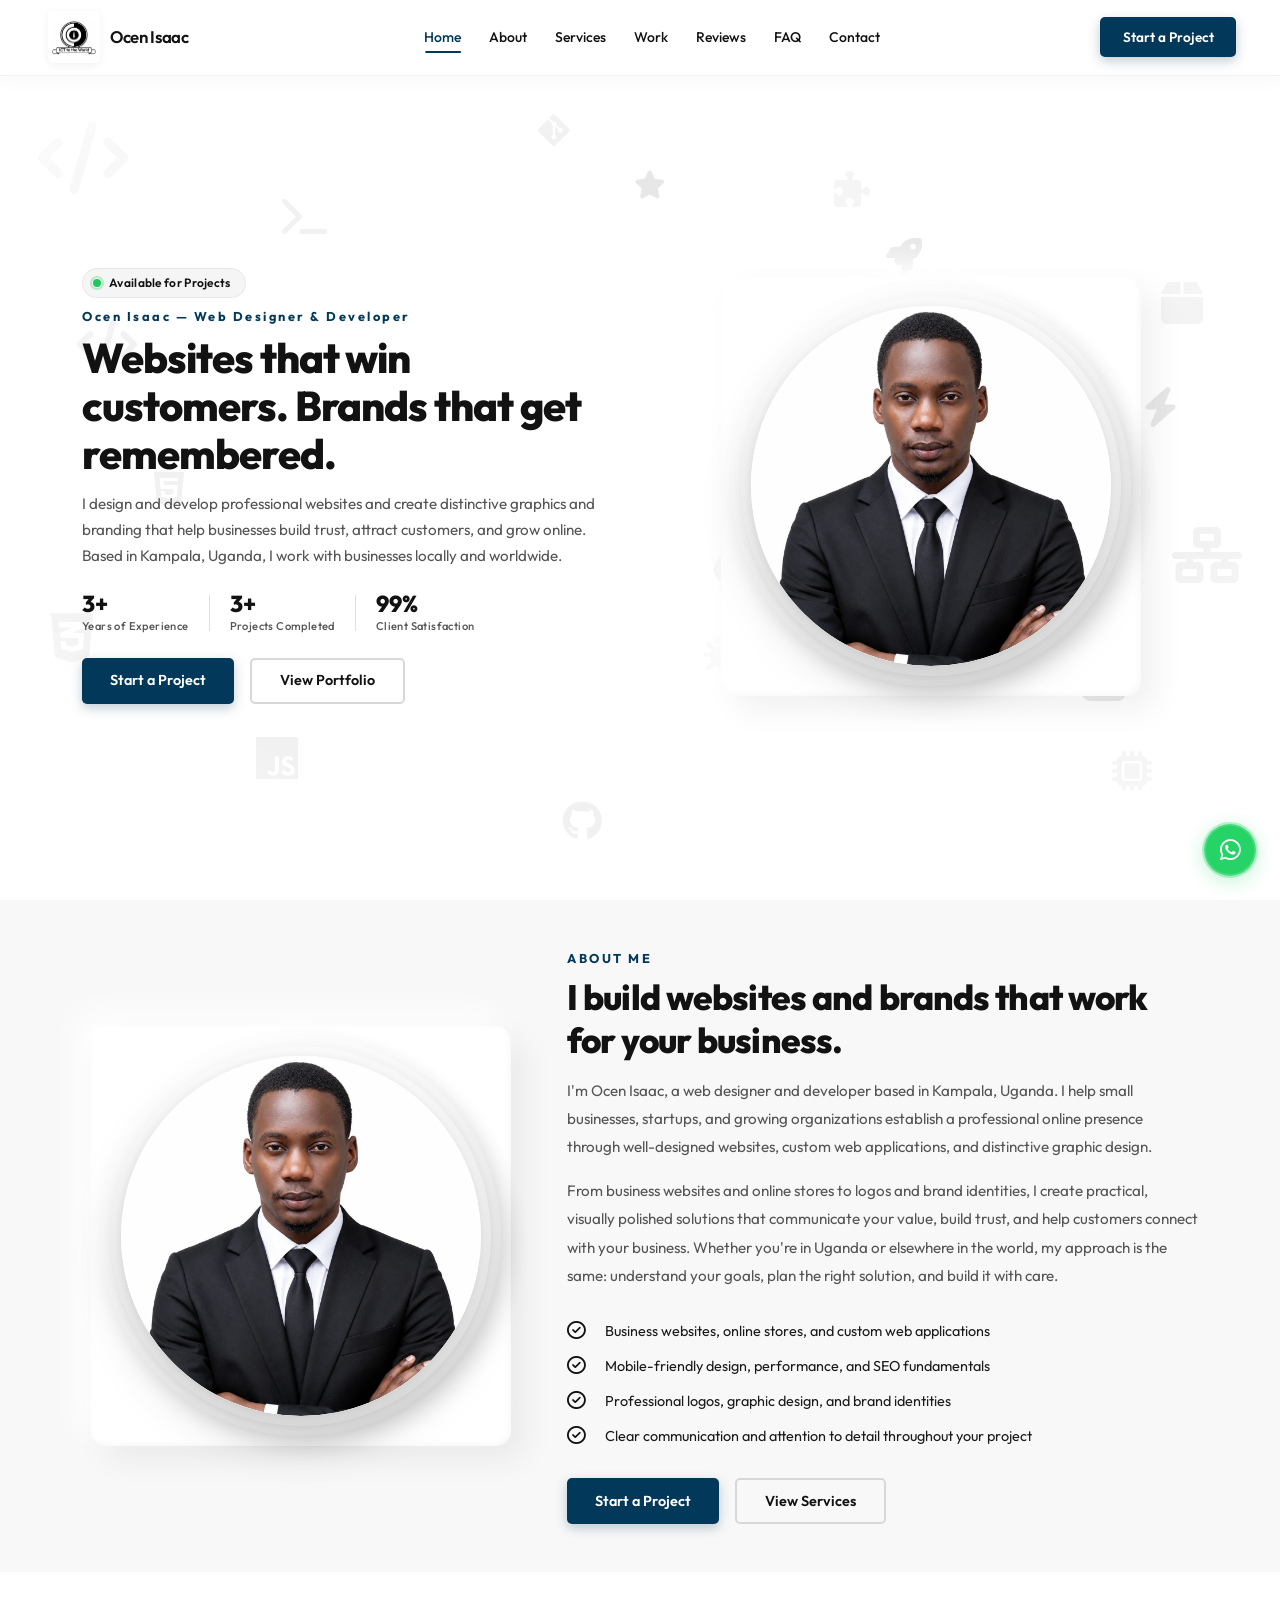
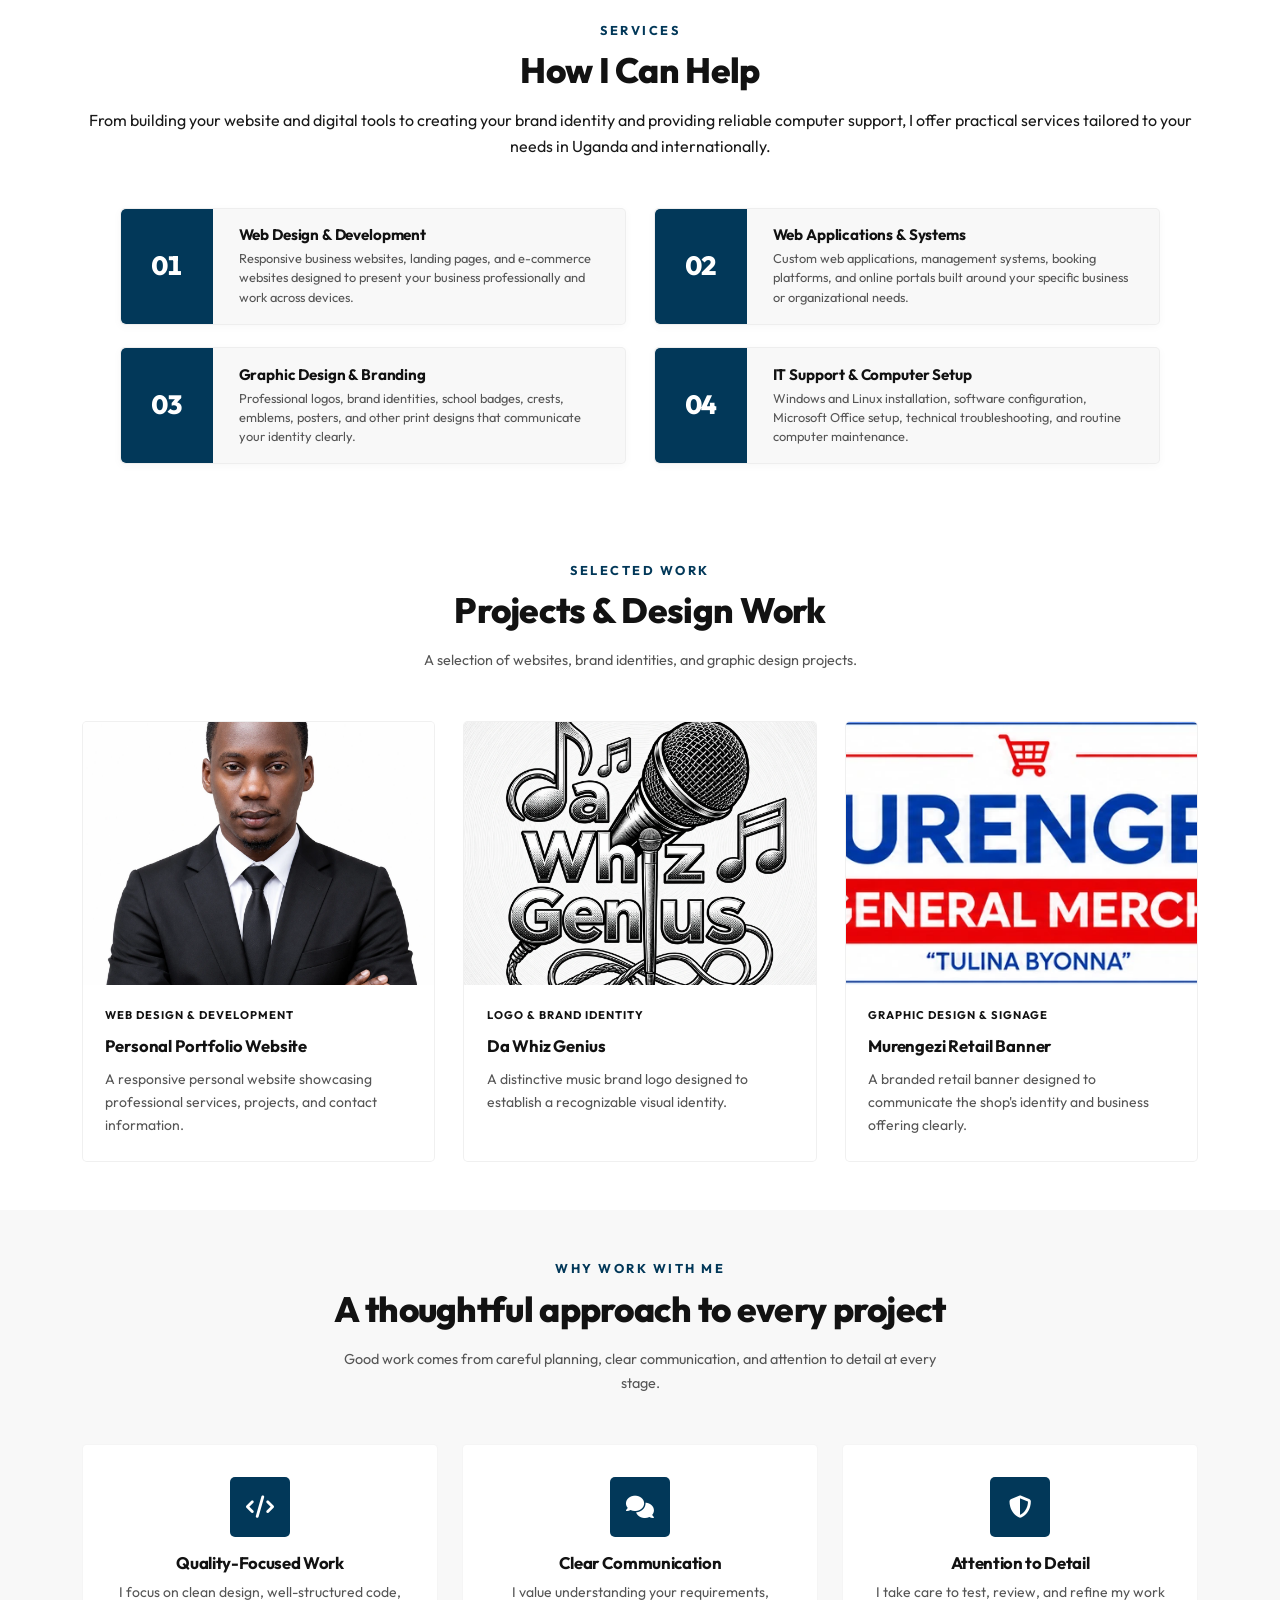
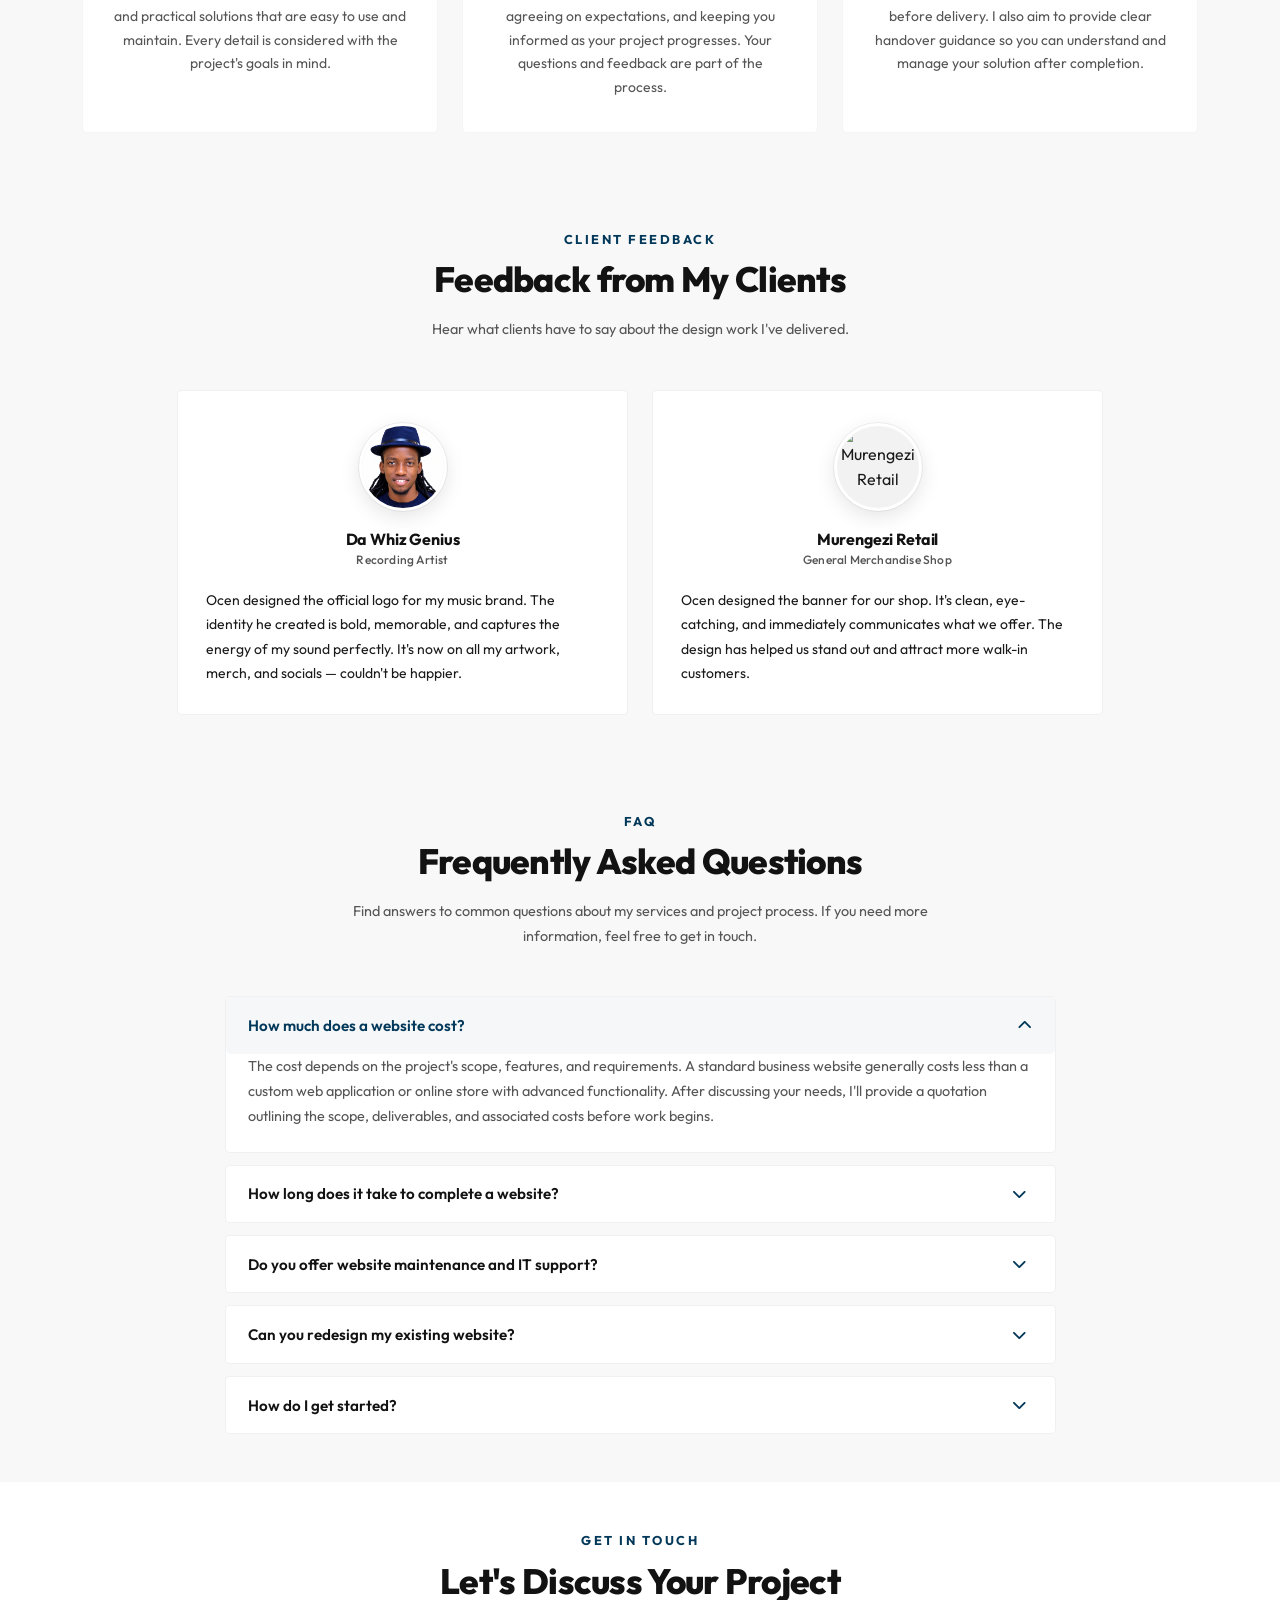
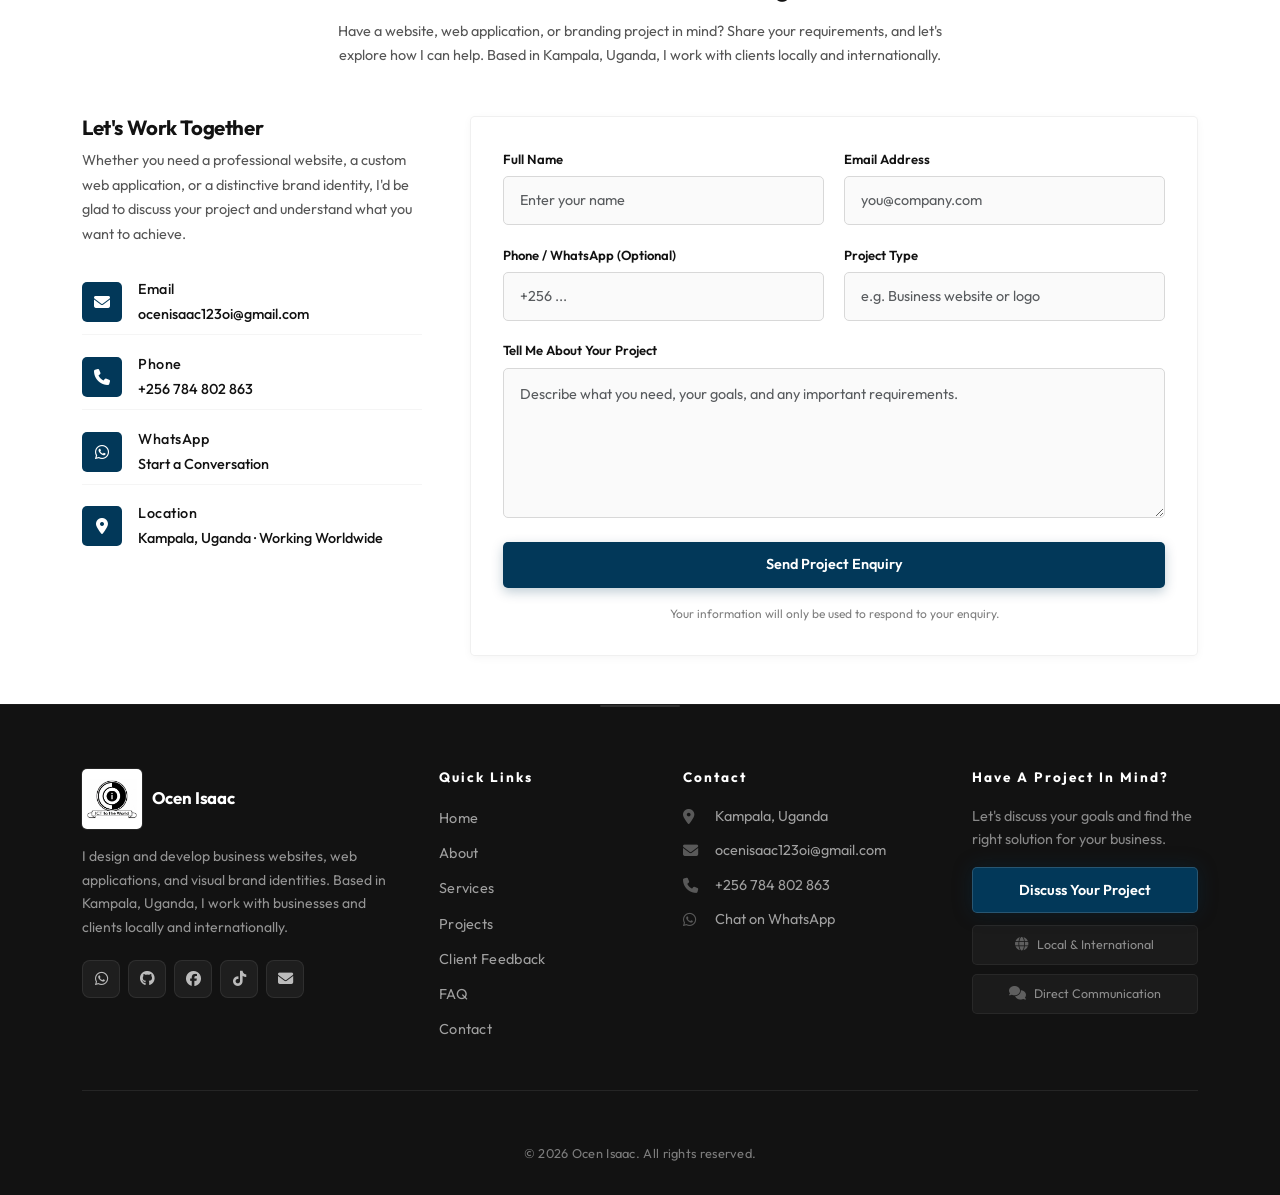
==== commit 99890244: "Update Styles" ====
--- a/index.html
+++ b/index.html
@@ -7,9 +7,9 @@
   <meta name="theme-color" content="#023859">
 
   <!-- SEO -->
-  <title>Ocen Isaac | Web Developer &amp; Designer | Websites, Web Apps &amp; Brand Identity</title>
-  <meta name="description" content="I'm Ocen Isaac — a web developer and designer building websites, web apps, and brand identities that help businesses grow. Based in Kampala, working with clients worldwide. Get a quote in 24 hours.">
-  <meta name="keywords" content="freelance web developer, remote web developer, custom website design, web application development, e-commerce website developer, affordable website design, website redesign, logo design, brand identity design, small business websites, Kampala web developer, Uganda web designer, Ocen Isaac">
+  <title>Ocen Isaac | Web Designer and Developer | Websites, Web Apps &amp; Brand Identity</title>
+  <meta name="description" content="Ocen Isaac — a web designer and developer building websites, web apps, and brand identities that help businesses grow. Based in Kampala, working with clients worldwide. Quote in 24 hours.">
+  <meta name="keywords" content="web designer and developer, freelance web developer, custom website design, web application development, e-commerce developer, website redesign, logo design, brand identity design, small business websites, Kampala web designer, Uganda web developer, Ocen Isaac">
   <meta name="author" content="Ocen Isaac">
   <meta name="robots" content="index, follow, max-snippet:-1, max-image-preview:large, max-video-preview:-1">
   <meta name="format-detection" content="telephone=yes">
@@ -46,21 +46,21 @@
   <!-- Open Graph -->
   <meta property="og:type" content="website">
   <meta property="og:url" content="https://ocenisaac.com/">
-  <meta property="og:title" content="Ocen Isaac — Web Developer &amp; Designer | Websites, Web Apps &amp; Brand Identity">
+  <meta property="og:title" content="Ocen Isaac — Web Designer and Developer | Websites, Web Apps &amp; Brand Identity">
   <meta property="og:description" content="Web designer and developer building websites, web apps, and brand identities that help businesses grow. Based in Kampala, working with clients worldwide.">
   <meta property="og:image" content="https://ocenisaac.com/images/og-image.jpg">
   <meta property="og:image:width" content="1200">
   <meta property="og:image:height" content="630">
-  <meta property="og:image:alt" content="Ocen Isaac — Web Developer and Designer">
-  <meta property="og:site_name" content="Ocen Isaac — Web Developer &amp; Designer">
+  <meta property="og:image:alt" content="Ocen Isaac — Web Designer and Developer">
+  <meta property="og:site_name" content="Ocen Isaac — Web Designer and Developer">
   <meta property="og:locale" content="en_US">
 
   <!-- Twitter -->
   <meta name="twitter:card" content="summary_large_image">
-  <meta name="twitter:title" content="Ocen Isaac — Web Developer &amp; Designer | Websites, Web Apps &amp; Brand Identity">
+  <meta name="twitter:title" content="Ocen Isaac — Web Designer and Developer | Websites, Web Apps &amp; Brand Identity">
   <meta name="twitter:description" content="Web designer and developer building websites, web apps, and brand identities that help businesses grow. Working with clients worldwide.">
   <meta name="twitter:image" content="https://ocenisaac.com/images/og-image.jpg">
-  <meta name="twitter:image:alt" content="Ocen Isaac — Web Developer and Designer">
+  <meta name="twitter:image:alt" content="Ocen Isaac — Web Designer and Developer">
 
   <!-- Geo -->
   <meta name="geo.region" content="UG">
@@ -74,22 +74,22 @@
     "name": "Ocen Isaac",
     "url": "https://ocenisaac.com/",
     "image": "https://ocenisaac.com/images/port.png",
-    "jobTitle": "Web Developer & Designer",
-    "description": "Freelance web designer and developer building custom websites, web applications, and brand identities for businesses worldwide.",
+    "jobTitle": "Web Designer & Developer",
+    "description": "Freelance web designer and developer building custom websites, web apps, and brand identities for businesses worldwide.",
     "address": {
       "@type": "PostalAddress",
       "addressLocality": "Kampala",
       "addressCountry": "Uganda"
     },
     "sameAs": [
-      "https://github.com/ocenisaac256oi",
-      "https://www.facebook.com/ocenisaac256oi",
-      "https://www.tiktok.com/@ocenisaac256oi",
+      "https://github.com/ocenisaac123oi",
+      "https://www.facebook.com/ocenisaac123oi",
+      "https://www.tiktok.com/@ocenisaac123oi",
       "https://wa.me/256784802863"
     ],
     "knowsAbout": [
+      "Web Design",
       "Web Development",
-      "Web Design",
       "Custom Web Applications",
       "E-commerce Development",
       "Frontend Development",
@@ -116,12 +116,12 @@
   {
     "@context": "https://schema.org",
     "@type": "ProfessionalService",
-    "name": "Ocen Isaac — Web Developer & Designer",
+    "name": "Ocen Isaac — Web Designer & Developer",
     "url": "https://ocenisaac.com/",
     "image": "https://ocenisaac.com/images/port.png",
-    "description": "Freelance web designer and developer offering custom website design, web application development, e-commerce solutions, and brand identity design for businesses worldwide.",
+    "description": "Freelance web designer and developer offering custom website design, web app development, e-commerce solutions, and brand identity design for businesses worldwide.",
     "telephone": "+256784802863",
-    "email": "ocenisaac256oi@gmail.com",
+    "email": "ocenisaac123oi@gmail.com",
     "priceRange": "$$",
     "address": {
       "@type": "PostalAddress",
@@ -153,13 +153,13 @@
       }
     ],
     "sameAs": [
-      "https://github.com/ocenisaac256oi",
-      "https://www.facebook.com/ocenisaac256oi",
+      "https://github.com/ocenisaac123oi",
+      "https://www.facebook.com/ocenisaac123oi",
       "https://wa.me/256784802863"
     ],
     "hasOfferCatalog": {
       "@type": "OfferCatalog",
-      "name": "Web Development & Design Services",
+      "name": "Web Design & Development Services",
       "itemListElement": [
         { "@type": "Offer", "itemOffered": { "@type": "Service", "name": "Business Website Design" } },
         { "@type": "Offer", "itemOffered": { "@type": "Service", "name": "Custom Web Application Development" } },
@@ -179,8 +179,8 @@
     "@context": "https://schema.org",
     "@type": "WebSite",
     "url": "https://ocenisaac.com/",
-    "name": "Ocen Isaac — Web Developer & Designer",
-    "description": "Freelance web designer and developer building custom websites, web applications, and brand identities for businesses worldwide.",
+    "name": "Ocen Isaac — Web Designer & Developer",
+    "description": "Freelance web designer and developer building custom websites, web apps, and brand identities for businesses worldwide.",
     "author": {
       "@type": "Person",
       "name": "Ocen Isaac"
@@ -225,7 +225,7 @@
       <a class="navbar-brand" href="#home" aria-label="Ocen Isaac — Home">
         <img
           src="images/logos.webp"
-          alt="Ocen Isaac — Web Developer and Designer logo"
+          alt="Ocen Isaac — Web Designer and Developer logo"
           class="navbar-logo"
           width="50"
           height="50"
@@ -258,7 +258,7 @@
         </ul>
 
         <div class="d-flex">
-          <a href="#contact" class="btn btn-primary btn-sm">Hire Me Now</a>
+          <a href="#contact" class="btn btn-primary btn-sm">Start a Project</a>
         </div>
       </div>
 
@@ -269,152 +269,191 @@
   <main>
 
     <!-- Hero -->
-    <section id="home" class="d-flex align-items-center">
-
-      <!-- Back layer — ambient background icons -->
-      <div class="hero-icons-bg" aria-hidden="true">
-        <i class="fa-solid fa-code hero-icon back-icon icon-b1"></i>
-        <i class="fa-solid fa-terminal hero-icon back-icon icon-b2"></i>
-        <i class="fa-solid fa-code hero-icon back-icon icon-b3"></i>
-        <i class="fa-brands fa-html5 hero-icon back-icon icon-b4"></i>
-        <i class="fa-brands fa-css3-alt hero-icon back-icon icon-b5"></i>
-        <i class="fa-brands fa-js hero-icon back-icon icon-b6"></i>
-        <i class="fa-brands fa-git-alt hero-icon back-icon icon-b7"></i>
-        <i class="fa-brands fa-github hero-icon back-icon icon-b8"></i>
-        <i class="fa-solid fa-box hero-icon back-icon icon-b9"></i>
-        <i class="fa-solid fa-network-wired hero-icon back-icon icon-b10"></i>
-        <i class="fa-solid fa-microchip hero-icon back-icon icon-b11"></i>
-        <i class="fa-solid fa-diagram-project hero-icon back-icon icon-b12"></i>
-        <i class="fa-solid fa-bug hero-icon back-icon icon-b13"></i>
-        <i class="fa-solid fa-puzzle-piece hero-icon back-icon icon-b14"></i>
-      </div>
-
-      <!-- Front layer — icons that cross over the hero image -->
-      <div class="hero-icons-fg" aria-hidden="true">
-        <i class="fa-solid fa-bolt hero-icon front-icon icon-f1"></i>
-        <i class="fa-solid fa-rocket hero-icon front-icon icon-f2"></i>
-        <i class="fa-solid fa-cloud hero-icon front-icon icon-f3"></i>
-        <i class="fa-solid fa-fire hero-icon front-icon icon-f4"></i>
-        <i class="fa-solid fa-star hero-icon front-icon icon-f5"></i>
-      </div>
-
-      <div class="container">
-        <div class="row align-items-center g-5">
-
-          <div class="col-lg-6 col-md-6">
-
-            <span class="hero-badge mb-3">
-              <span class="status-dot"></span>
-              Available for Projects
-            </span>
-
-            <p class="hero-kicker mb-2">
-              Ocen Isaac — Web Designer &amp; Developer
-            </p>
-
-            <h1 class="hero-title mb-3">
-              Websites that win customers. Brands that get remembered.
-            </h1>
-
-            <p class="hero-subtitle mb-4">
-              I'm Ocen Isaac — a web designer and developer helping small businesses, startups, and growing brands look sharp online and turn visitors into customers. Based in Kampala, working with clients anywhere.
-            </p>
-
-            <div class="hero-stats d-flex gap-4 mb-4">
-              <div class="hero-stat">
-                <span class="hero-stat-number" data-count="3" data-suffix="+">3+</span>
-                <span class="hero-stat-label">Years of Experience</span>
-              </div>
-              <div class="hero-stat">
-                <span class="hero-stat-number" data-count="3" data-suffix="+">3+</span>
-                <span class="hero-stat-label">Projects Shipped</span>
-              </div>
-              <div class="hero-stat">
-                <span class="hero-stat-number" data-count="100" data-suffix="%">100%</span>
-                <span class="hero-stat-label">Clients Satisfaction</span>
-              </div>
-            </div>
-
-            <div class="d-flex flex-wrap gap-3">
-              <a href="#contact" class="btn btn-primary">Hire Me Now</a>
-              <a href="#portfolio" class="btn btn-outline">View Portfolio</a>
-            </div>
-
-          </div>
-
-          <div class="col-lg-6 col-md-6">
-            <!-- Hero image — circular portrait with layered neomorphic shapes -->
-            <div class="hero-stage">
-              <span class="neo-square" aria-hidden="true"></span>
-              <span class="neo-circle-460" aria-hidden="true"></span>
-              <span class="neo-circle-440" aria-hidden="true"></span>
-
-              <div class="hero-image-wrap">
-                <img
-                  src="images/hero.webp"
-                  alt="Ocen Isaac — Web Designer and Developer"
-                  class="img-fluid hero-image"
-                >
-              </div>
-            </div>
-          </div>
-
-        </div>
-      </div>
-    </section>
+<section id="home" class="d-flex align-items-center">
+  <div class="hero-icons-bg" aria-hidden="true">
+    <i class="fa-solid fa-code hero-icon back-icon icon-b1"></i>
+    <i class="fa-solid fa-terminal hero-icon back-icon icon-b2"></i>
+    <i class="fa-solid fa-code hero-icon back-icon icon-b3"></i>
+    <i class="fa-brands fa-html5 hero-icon back-icon icon-b4"></i>
+    <i class="fa-brands fa-css3-alt hero-icon back-icon icon-b5"></i>
+    <i class="fa-brands fa-js hero-icon back-icon icon-b6"></i>
+    <i class="fa-brands fa-git-alt hero-icon back-icon icon-b7"></i>
+    <i class="fa-brands fa-github hero-icon back-icon icon-b8"></i>
+    <i class="fa-solid fa-box hero-icon back-icon icon-b9"></i>
+    <i class="fa-solid fa-network-wired hero-icon back-icon icon-b10"></i>
+    <i class="fa-solid fa-microchip hero-icon back-icon icon-b11"></i>
+    <i class="fa-solid fa-diagram-project hero-icon back-icon icon-b12"></i>
+    <i class="fa-solid fa-bug hero-icon back-icon icon-b13"></i>
+    <i class="fa-solid fa-puzzle-piece hero-icon back-icon icon-b14"></i>
+  </div>
+
+  <!-- Front layer — icons that cross over the hero image -->
+  <div class="hero-icons-fg" aria-hidden="true">
+    <i class="fa-solid fa-bolt hero-icon front-icon icon-f1"></i>
+    <i class="fa-solid fa-rocket hero-icon front-icon icon-f2"></i>
+    <i class="fa-solid fa-cloud hero-icon front-icon icon-f3"></i>
+    <i class="fa-solid fa-fire hero-icon front-icon icon-f4"></i>
+    <i class="fa-solid fa-star hero-icon front-icon icon-f5"></i>
+  </div>
+
+  <div class="container">
+    <div class="row align-items-center g-5">
+
+      <div class="col-lg-6 col-md-6">
+
+        <span class="hero-badge mb-3">
+          <span class="status-dot"></span>
+          Available for Projects
+        </span>
+
+        <p class="hero-kicker mb-2">
+          Ocen Isaac — Web Designer &amp; Developer
+        </p>
+
+        <h1 class="hero-title mb-3">
+          Websites that win customers. Brands that get remembered.
+        </h1>
+
+        <p class="hero-subtitle mb-4">
+          I design and develop professional websites and create
+          distinctive graphics and branding that help businesses
+          build trust, attract customers, and grow online. Based in
+          Kampala, Uganda, I work with businesses locally and worldwide.
+        </p>
+
+        <div class="hero-stats d-flex align-items-center gap-3 mb-4">
+          <div class="hero-stat">
+            <span class="hero-stat-number"
+                  data-count="3"
+                  data-suffix="+">3+</span>
+            <span class="hero-stat-label">Years of Experience</span>
+          </div>
+
+          <span class="hero-stat-divider" aria-hidden="true"></span>
+
+          <div class="hero-stat">
+            <span class="hero-stat-number"
+                  data-count="3"
+                  data-suffix="+">3+</span>
+            <span class="hero-stat-label">Projects Completed</span>
+          </div>
+
+          <span class="hero-stat-divider" aria-hidden="true"></span>
+
+          <div class="hero-stat">
+            <span class="hero-stat-number"
+                  data-count="100"
+                  data-suffix="%">100%</span>
+            <span class="hero-stat-label">Client Satisfaction</span>
+          </div>
+        </div>
+
+        <div class="d-flex flex-wrap gap-3">
+          <a href="#contact" class="btn btn-primary">
+            Start a Project
+          </a>
+          <a href="#portfolio" class="btn btn-outline">
+            View Portfolio
+          </a>
+        </div>
+
+      </div>
+
+      <div class="col-lg-6 col-md-6">
+        <!-- Hero image — circular portrait with layered neomorphic shapes -->
+        <div class="hero-stage">
+          <span class="neo-square" aria-hidden="true"></span>
+          <span class="neo-circle-460" aria-hidden="true"></span>
+          <span class="neo-circle-440" aria-hidden="true"></span>
+
+          <div class="hero-image-wrap">
+            <img
+              src="images/hero.webp"
+              alt="Ocen Isaac, web designer and developer based in Kampala, Uganda"
+              class="img-fluid hero-image"
+            >
+          </div>
+        </div>
+      </div>
+
+    </div>
+  </div>
+</section>
 
     <!-- About -->
-    <section id="about" class="py-5">
-      <div class="container">
-        <div class="row align-items-center g-5">
-
-          <div class="col-lg-5 col-md-6">
-            <div class="hero-stage">
-              <span class="neo-square" aria-hidden="true"></span>
-              <span class="neo-circle-460" aria-hidden="true"></span>
-              <span class="neo-circle-440" aria-hidden="true"></span>
-
-              <div class="hero-image-wrap">
-                <img
-                  src="images/hero.webp"
-                  alt="Ocen Isaac working as a web designer and developer"
-                  class="img-fluid hero-image"
-                  loading="lazy"
-                >
-              </div>
-            </div>
-          </div>
-
-          <div class="col-lg-7 col-md-6">
-            <p class="about-kicker mb-2">About</p>
-            <h2 class="about-title mb-3">
-              I build websites and brands that do their job — quietly and well.
-            </h2>
-
-            <p class="about-lead mb-3">
-              Most small businesses don't need a flashy website. They need one that loads fast, ranks on Google, and makes people want to buy. That's what I do — <strong>business websites</strong>, <strong>online stores</strong>, <strong>custom web apps</strong>, and <strong>brand identities</strong> that earn their keep.
-            </p>
-
-            <p class="about-lead mb-4">
-              I work with shops, startups, and schools — some a few minutes away in Kampala, others in cities I've never visited. Same process either way: understand the business first, then design and build something that fits it.
-            </p>
-
-            <ul class="about-points list-unstyled mb-4">
-              <li><i class="fa-regular fa-circle-check me-2"></i>Custom websites and web apps that grow with your business</li>
-              <li><i class="fa-regular fa-circle-check me-2"></i>Fast, secure, mobile-friendly, and built for search engines</li>
-              <li><i class="fa-regular fa-circle-check me-2"></i>Logos and brand identities people actually remember</li>
-              <li><i class="fa-regular fa-circle-check me-2"></i>Support and maintenance after launch — not just a handoff</li>
-            </ul>
-
-            <div class="d-flex flex-wrap gap-3 align-items-center">
-              <a href="#contact" class="btn btn-primary">Hire Me Now</a>
-              <a href="#services" class="btn btn-outline">View Services </a>
-            </div>
-          </div>
-
-        </div>
-      </div>
-    </section>
+<section id="about" class="py-5">
+  <div class="container">
+    <div class="row align-items-center g-5">
+
+      <div class="col-lg-5 col-md-6">
+        <div class="hero-stage">
+          <span class="neo-square" aria-hidden="true"></span>
+          <span class="neo-circle-460" aria-hidden="true"></span>
+          <span class="neo-circle-440" aria-hidden="true"></span>
+
+          <div class="hero-image-wrap">
+            <img
+              src="images/hero.webp"
+              alt="Ocen Isaac, web designer and developer based in Kampala, Uganda"
+              class="img-fluid hero-image"
+              loading="lazy"
+            >
+          </div>
+        </div>
+      </div>
+
+      <div class="col-lg-7 col-md-6">
+        <p class="about-kicker mb-2">About Me</p>
+
+        <h2 class="about-title mb-3">
+          I build websites and brands that work for your business.
+        </h2>
+
+        <p class="about-lead mb-3">
+          I'm Ocen Isaac, a web designer and developer based in Kampala,
+          Uganda. I help small businesses, startups, and growing
+          organizations establish a professional online presence through
+          well-designed websites, custom web applications, and distinctive
+          graphic design.
+        </p>
+
+        <p class="about-lead mb-4">
+          From business websites and online stores to logos and brand
+          identities, I create practical, visually polished solutions
+          that communicate your value, build trust, and help customers
+          connect with your business. Whether you're in Uganda or
+          elsewhere in the world, my approach is the same: understand
+          your goals, plan the right solution, and build it with care.
+        </p>
+
+        <ul class="about-points list-unstyled mb-4">
+          <li>
+            <i class="fa-regular fa-circle-check me-2"></i>
+            Business websites, online stores, and custom web applications
+          </li>
+          <li>
+            <i class="fa-regular fa-circle-check me-2"></i>
+            Mobile-friendly design, performance, and SEO fundamentals
+          </li>
+          <li>
+            <i class="fa-regular fa-circle-check me-2"></i>
+            Professional logos, graphic design, and brand identities
+          </li>
+          <li>
+            <i class="fa-regular fa-circle-check me-2"></i>
+            Clear communication and attention to detail throughout your project
+          </li>
+        </ul>
+
+        <div class="d-flex flex-wrap gap-3 align-items-center">
+          <a href="#contact" class="btn btn-primary">Start a Project</a>
+          <a href="#services" class="btn btn-outline">View Services</a>
+        </div>
+      </div>
+
+    </div>
+  </div>
+</section>
 
 <!-- Services -->
 <section id="services" class="py-5" aria-labelledby="services-heading">
@@ -423,475 +462,517 @@
     <div class="text-center mb-5">
       <p class="services-kicker mb-2">Services</p>
       <h2 id="services-heading" class="section-title mb-3">
-        What I do — and how it helps your business
+        How I Can Help
       </h2>
-      <p class="section-subtitle mx-auto">
-        From building websites and web apps, to designing brand identities, to keeping your computers running smoothly — everything below is available to clients in Kampala and anywhere else with an internet connection.
+      <p class="services-intro">
+        From building your website and digital tools to creating your brand identity
+        and providing reliable computer support, I offer practical services tailored
+        to your needs in Uganda and internationally.
       </p>
     </div>
 
     <div class="services-pill-grid">
 
+      <!-- 01: Web Design & Development -->
       <article class="service-pill">
         <div class="service-pill-badge">
           <span class="service-pill-number">01</span>
         </div>
         <div class="service-pill-body">
-          <h3 class="service-pill-title">Web Design and Development</h3>
-          <p class="service-pill-text">Custom websites built from scratch — fast, easy to update, and designed around what your customers need to see before they buy.</p>
+          <h3 class="service-pill-title">Web Design &amp; Development</h3>
+          <p class="service-pill-text">
+            Responsive business websites, landing pages, and e-commerce websites
+            designed to present your business professionally and work across devices.
+          </p>
         </div>
       </article>
 
+      <!-- 02: Web Applications & Systems -->
       <article class="service-pill">
         <div class="service-pill-badge">
           <span class="service-pill-number">02</span>
         </div>
         <div class="service-pill-body">
-          <h3 class="service-pill-title">Web Applications</h3>
-          <p class="service-pill-text">Dashboards, portals, and booking systems built to fit how your business actually runs — not the other way around.</p>
+          <h3 class="service-pill-title">Web Applications &amp; Systems</h3>
+          <p class="service-pill-text">
+            Custom web applications, management systems, booking platforms, and
+            online portals built around your specific business or organizational needs.
+          </p>
         </div>
       </article>
 
+      <!-- 03: Graphic Design & Branding -->
       <article class="service-pill">
         <div class="service-pill-badge">
           <span class="service-pill-number">03</span>
         </div>
         <div class="service-pill-body">
-          <h3 class="service-pill-title">Logo &amp; Brand Identity</h3>
-          <p class="service-pill-text">Logos and full identity systems for individuals, companies, and organisations — colour, typography, and guidelines that stay consistent.</p>
+          <h3 class="service-pill-title">Graphic Design &amp; Branding</h3>
+          <p class="service-pill-text">
+            Professional logos, brand identities, school badges, crests, emblems,
+            posters, and other print designs that communicate your identity clearly.
+          </p>
         </div>
       </article>
 
+      <!-- 04: IT Support & Computer Setup -->
       <article class="service-pill">
         <div class="service-pill-badge">
           <span class="service-pill-number">04</span>
         </div>
         <div class="service-pill-body">
-          <h3 class="service-pill-title">School Badges &amp; Emblems</h3>
-          <p class="service-pill-text">Custom school badges, emblems, and uniform-ready designs that hold up in print and on fabric.</p>
+          <h3 class="service-pill-title">IT Support &amp; Computer Setup</h3>
+          <p class="service-pill-text">
+            Windows and Linux installation, software configuration, Microsoft Office
+            setup, technical troubleshooting, and routine computer maintenance.
+          </p>
         </div>
       </article>
 
-      <article class="service-pill">
-        <div class="service-pill-badge">
-          <span class="service-pill-number">05</span>
-        </div>
-        <div class="service-pill-body">
-          <h3 class="service-pill-title">OS Installation &amp; Setup</h3>
-          <p class="service-pill-text">Clean Windows and Linux installations — drivers, updates, and everything configured so your machine is ready to use.</p>
-        </div>
-      </article>
-
-      <article class="service-pill">
-        <div class="service-pill-badge">
-          <span class="service-pill-number">06</span>
-        </div>
-        <div class="service-pill-body">
-          <h3 class="service-pill-title">Software &amp; IT Support</h3>
-          <p class="service-pill-text">Microsoft Office setup, troubleshooting, and ongoing computer maintenance to keep your systems running without surprises.</p>
-        </div>
-      </article>
-
-    </div>
-
+    </div>
   </div>
 </section>
 
     <!-- Portfolio -->
-    <section id="portfolio" class="py-5" aria-labelledby="portfolio-heading">
-      <div class="container">
-
-        <div class="text-center mb-5">
-          <p class="portfolio-kicker mb-2">Selected Work</p>
-          <h2 id="portfolio-heading" class="section-title mb-3">Recent Projects</h2>
-          <p class="section-subtitle mx-auto">
-            Real projects for real clients — from live websites to brand identities and print assets.
+<section id="portfolio" class="py-5" aria-labelledby="portfolio-heading">
+  <div class="container">
+
+    <div class="text-center mb-5">
+      <p class="portfolio-kicker mb-2">Selected Work</p>
+      <h2 id="portfolio-heading" class="section-title mb-3">
+        Projects &amp; Design Work
+      </h2>
+      <p class="section-subtitle mx-auto">
+        A selection of websites, brand identities, and graphic design
+        projects.
+      </p>
+    </div>
+
+    <div class="portfolio-grid">
+
+      <!-- Project 1 — Personal Portfolio Website -->
+      <article class="portfolio-item">
+        <a
+          href="https://ocenisaac.com"
+          target="_blank"
+          rel="noopener noreferrer"
+          aria-label="Visit the Ocen Isaac portfolio website"
+        >
+          <div class="portfolio-media">
+            <img
+              src="images/hero.webp"
+              alt="Ocen Isaac personal portfolio website"
+              loading="lazy"
+              width="800"
+              height="600"
+            >
+          </div>
+        </a>
+
+        <div class="portfolio-info">
+          <span class="portfolio-category">
+            Web Design &amp; Development
+          </span>
+          <h3 class="portfolio-title">
+            Personal Portfolio Website
+          </h3>
+          <p class="portfolio-description">
+            A responsive personal website showcasing professional
+            services, projects, and contact information.
           </p>
         </div>
-
-        <div class="portfolio-grid">
-
-          <!-- Item 1 — Portfolio Website -->
-          <article class="portfolio-item">
-            <a href="https://ocenisaac.com" target="_blank" rel="noopener noreferrer" aria-label="Visit Ocen Isaac live website">
-              <div class="portfolio-media">
-                <img
-                  src="images/hero.webp"
-                  alt="Ocen Isaac — Portfolio website built with HTML, CSS, JavaScript, and Bootstrap"
-                  loading="lazy"
-                  width="800"
-                  height="600"
-                >
-                <div class="portfolio-overlay">
-                  <span class="portfolio-view">
-                    <i class="fa-solid fa-arrow-up-right-from-square"></i> Visit Live Site
-                  </span>
-                </div>
-                <span class="portfolio-badge portfolio-badge-live">
-                  <span class="portfolio-live-dot"></span> Live
-                </span>
-              </div>
-            </a>
-
-            <div class="portfolio-info">
-              <span class="portfolio-category">
-                <i class="fa-solid fa-code"></i> Web Development
-              </span>
-              <h3 class="portfolio-title">Personal Portfolio Website</h3>
-              <p class="portfolio-description">
-                A fast, responsive portfolio built from scratch to showcase services, testimonials, and client work for a freelance developer and designer.
-              </p>
-              <div class="portfolio-tags">
-                <span>HTML</span>
-                <span>CSS</span>
-                <span>JavaScript</span>
-                <span>Bootstrap</span>
+      </article>
+
+      <!-- Project 2 — Music Brand Logo -->
+      <article class="portfolio-item">
+        <div class="portfolio-media">
+          <img
+            src="images/da_whiz_logo.webp"
+            alt="Da Whiz Genius music brand logo"
+            loading="lazy"
+            width="800"
+            height="600"
+          >
+        </div>
+
+        <div class="portfolio-info">
+          <span class="portfolio-category">
+            Logo &amp; Brand Identity
+          </span>
+          <h3 class="portfolio-title">
+            Da Whiz Genius
+          </h3>
+          <p class="portfolio-description">
+            A distinctive music brand logo designed to establish
+            a recognizable visual identity.
+          </p>
+        </div>
+      </article>
+
+      <!-- Project 3 — Retail Shop Banner -->
+      <article class="portfolio-item">
+        <div class="portfolio-media">
+          <img
+            src="images/murengezi.webp"
+            alt="Murengezi Retail and General Merchandise shop banner design"
+            loading="lazy"
+            width="800"
+            height="600"
+          >
+        </div>
+
+        <div class="portfolio-info">
+          <span class="portfolio-category">
+            Graphic Design &amp; Signage
+          </span>
+          <h3 class="portfolio-title">
+            Murengezi Retail Banner
+          </h3>
+          <p class="portfolio-description">
+            A branded retail banner designed to communicate
+            the shop's identity and business offering clearly.
+          </p>
+        </div>
+      </article>
+
+    </div>
+  </div>
+</section>
+
+    <!-- Why Work With Me -->
+<section id="why-me" class="py-5" aria-labelledby="why-me-heading">
+  <div class="container">
+
+    <div class="text-center mb-5">
+      <p class="why-me-kicker mb-2">Why Work With Me</p>
+      <h2 id="why-me-heading" class="section-title mb-3">
+        A thoughtful approach to every project
+      </h2>
+      <p class="section-subtitle mx-auto">
+        Good work comes from careful planning, clear communication,
+        and attention to detail at every stage.
+      </p>
+    </div>
+
+    <div class="row g-4">
+
+      <div class="col-lg-4 col-md-6">
+        <div class="why-me-card">
+          <div class="why-me-icon-wrapper">
+            <i class="fa-solid fa-code"></i>
+          </div>
+          <h3 class="why-me-title">Quality-Focused Work</h3>
+          <p class="why-me-text">
+            I focus on clean design, well-structured code, and
+            practical solutions that are easy to use and maintain.
+            Every detail is considered with the project's goals
+            in mind.
+          </p>
+        </div>
+      </div>
+
+      <div class="col-lg-4 col-md-6">
+        <div class="why-me-card">
+          <div class="why-me-icon-wrapper">
+            <i class="fa-solid fa-comments"></i>
+          </div>
+          <h3 class="why-me-title">Clear Communication</h3>
+          <p class="why-me-text">
+            I value understanding your requirements, agreeing on
+            expectations, and keeping you informed as your project
+            progresses. Your questions and feedback are part of
+            the process.
+          </p>
+        </div>
+      </div>
+
+      <div class="col-lg-4 col-md-6">
+        <div class="why-me-card">
+          <div class="why-me-icon-wrapper">
+            <i class="fa-solid fa-shield-halved"></i>
+          </div>
+          <h3 class="why-me-title">Attention to Detail</h3>
+          <p class="why-me-text">
+            I take care to test, review, and refine my work before
+            delivery. I also aim to provide clear handover guidance
+            so you can understand and manage your solution after
+            completion.
+          </p>
+        </div>
+      </div>
+
+    </div>
+  </div>
+</section>
+
+    <!-- Testimonials -->
+<section id="testimonials" class="py-5" aria-labelledby="testimonials-heading">
+  <div class="container">
+
+    <div class="text-center mb-5">
+      <p class="testimonials-kicker mb-2">Client Feedback</p>
+      <h2 id="testimonials-heading" class="section-title mb-3">
+        Feedback from My Clients
+      </h2>
+      <p class="section-subtitle mx-auto">
+        Hear what clients have to say about the design work I've delivered.
+      </p>
+    </div>
+
+    <div class="row g-4 justify-content-center">
+
+      <!-- Testimonial 1 — Da Whiz Genius -->
+      <div class="col-lg-5 col-md-6">
+        <figure class="testimonial-card">
+
+          <div class="testimonial-photo-wrap">
+            <img
+              src="images/da_whiz.webp"
+              alt="Da Whiz Genius"
+              class="testimonial-photo"
+              loading="lazy"
+              width="96"
+              height="96"
+            >
+          </div>
+
+          <figcaption class="testimonial-author">
+            <h3 class="testimonial-author-name">Da Whiz Genius</h3>
+            <span class="testimonial-author-role">
+              Recording Artist
+            </span>
+          </figcaption>
+
+          <blockquote class="testimonial-text">
+            Ocen designed the official logo for my music brand. The identity
+            he created is bold, memorable, and captures the energy of my
+            sound perfectly. It's now on all my artwork, merch, and socials
+            — couldn't be happier.
+          </blockquote>
+
+        </figure>
+      </div>
+
+      <!-- Testimonial 2 — Murengezi Retail -->
+      <div class="col-lg-5 col-md-6">
+        <figure class="testimonial-card">
+
+          <div class="testimonial-photo-wrap">
+            <img
+              src="images/client-murengezi.webp"
+              alt="Murengezi Retail"
+              class="testimonial-photo"
+              loading="lazy"
+              width="96"
+              height="96"
+            >
+          </div>
+
+          <figcaption class="testimonial-author">
+            <h3 class="testimonial-author-name">Murengezi Retail</h3>
+            <span class="testimonial-author-role">
+              General Merchandise Shop
+            </span>
+          </figcaption>
+
+          <blockquote class="testimonial-text">
+            Ocen designed the banner for our shop. It's clean, eye-catching,
+            and immediately communicates what we offer. The design has
+            helped us stand out and attract more walk-in customers.
+          </blockquote>
+
+        </figure>
+      </div>
+
+    </div>
+  </div>
+</section>
+
+    <!-- FAQ -->
+<section id="faq" class="py-5" aria-labelledby="faq-heading">
+  <div class="container">
+
+    <div class="text-center mb-5">
+      <p class="faq-kicker mb-2">FAQ</p>
+      <h2 id="faq-heading" class="section-title mb-3">
+        Frequently Asked Questions
+      </h2>
+      <p class="section-subtitle mx-auto">
+        Find answers to common questions about my services and project process.
+        If you need more information, feel free to get in touch.
+      </p>
+    </div>
+
+    <div class="row justify-content-center">
+      <div class="col-lg-9">
+        <div class="accordion faq-accordion" id="faqAccordion">
+
+          <!-- Question 1 - Cost -->
+          <div class="accordion-item">
+            <h3 class="accordion-header" id="q1-heading">
+              <button
+                class="accordion-button"
+                type="button"
+                data-bs-toggle="collapse"
+                data-bs-target="#q1"
+                aria-expanded="true"
+                aria-controls="q1"
+              >
+                How much does a website cost?
+              </button>
+            </h3>
+            <div
+              id="q1"
+              class="accordion-collapse collapse show"
+              aria-labelledby="q1-heading"
+              data-bs-parent="#faqAccordion"
+            >
+              <div class="accordion-body">
+                The cost depends on the project's scope, features, and
+                requirements. A standard business website generally costs
+                less than a custom web application or online store with
+                advanced functionality. After discussing your needs, I'll
+                provide a quotation outlining the scope, deliverables,
+                and associated costs before work begins.
               </div>
             </div>
-          </article>
-
-          <!-- Item 2 — Music Brand Logo -->
-          <article class="portfolio-item">
-            <div class="portfolio-media">
-              <img
-                src="images/da_whiz_logo.webp"
-                alt="Da Whiz Genius — Music brand logo design by Ocen Isaac"
-                loading="lazy"
-                width="800"
-                height="600"
+          </div>
+
+          <!-- Question 2 - Timeline -->
+          <div class="accordion-item">
+            <h3 class="accordion-header" id="q2-heading">
+              <button
+                class="accordion-button collapsed"
+                type="button"
+                data-bs-toggle="collapse"
+                data-bs-target="#q2"
+                aria-expanded="false"
+                aria-controls="q2"
               >
-              <div class="portfolio-overlay">
-                <span class="portfolio-view">
-                  <i class="fa-solid fa-magnifying-glass-plus"></i> View Design
-                </span>
+                How long does it take to complete a website?
+              </button>
+            </h3>
+            <div
+              id="q2"
+              class="accordion-collapse collapse"
+              aria-labelledby="q2-heading"
+              data-bs-parent="#faqAccordion"
+            >
+              <div class="accordion-body">
+                The timeline depends on the size and complexity of the
+                project. A straightforward business website may take
+                a few weeks, while an online store or custom web application
+                may require more time. I'll agree on a realistic timeline
+                with you before work begins, taking into account the required
+                features, content, and feedback.
               </div>
             </div>
-
-            <div class="portfolio-info">
-              <span class="portfolio-category">
-                <i class="fa-solid fa-palette"></i> Logo Design
-              </span>
-              <h3 class="portfolio-title">Music Brand Logo — Da Whiz Genius</h3>
-              <p class="portfolio-description">
-                A bold, memorable identity crafted for a recording artist — built to live on artwork, merch, and social media.
-              </p>
-              <div class="portfolio-tags">
-                <span>Logo Design</span>
-                <span>Brand Identity</span>
+          </div>
+
+          <!-- Question 3 - Maintenance -->
+          <div class="accordion-item">
+            <h3 class="accordion-header" id="q3-heading">
+              <button
+                class="accordion-button collapsed"
+                type="button"
+                data-bs-toggle="collapse"
+                data-bs-target="#q3"
+                aria-expanded="false"
+                aria-controls="q3"
+              >
+                Do you offer website maintenance and IT support?
+              </button>
+            </h3>
+            <div
+              id="q3"
+              class="accordion-collapse collapse"
+              aria-labelledby="q3-heading"
+              data-bs-parent="#faqAccordion"
+            >
+              <div class="accordion-body">
+                Yes. I can assist with website updates, technical
+                troubleshooting, software installation, operating system
+                setup, and general computer support. Website maintenance
+                and ongoing support can be discussed based on your needs
+                and the scope of work required.
               </div>
             </div>
-          </article>
-
-          <!-- Item 3 — Retail Shop Banner -->
-          <article class="portfolio-item">
-            <div class="portfolio-media">
-              <img
-                src="images/murengezi.webp"
-                alt="Retail shop banner design for Murengezi Retail and General Merchandise"
-                loading="lazy"
-                width="800"
-                height="600"
+          </div>
+
+          <!-- Question 4 - Redesign -->
+          <div class="accordion-item">
+            <h3 class="accordion-header" id="q4-heading">
+              <button
+                class="accordion-button collapsed"
+                type="button"
+                data-bs-toggle="collapse"
+                data-bs-target="#q4"
+                aria-expanded="false"
+                aria-controls="q4"
               >
-              <div class="portfolio-overlay">
-                <span class="portfolio-view">
-                  <i class="fa-solid fa-magnifying-glass-plus"></i> View Design
-                </span>
+                Can you redesign my existing website?
+              </button>
+            </h3>
+            <div
+              id="q4"
+              class="accordion-collapse collapse"
+              aria-labelledby="q4-heading"
+              data-bs-parent="#faqAccordion"
+            >
+              <div class="accordion-body">
+                Yes. I can help improve an existing website's appearance,
+                usability, mobile responsiveness, and performance. Depending
+                on your needs, the work may also include technical SEO
+                improvements and better site structure. I'll review your
+                current website and recommend practical changes based on
+                your goals, while considering your existing content and
+                search visibility.
               </div>
             </div>
-
-            <div class="portfolio-info">
-              <span class="portfolio-category">
-                <i class="fa-solid fa-palette"></i> Signage &amp; Print
-              </span>
-              <h3 class="portfolio-title">Retail Shop Banner — Murengezi Retail</h3>
-              <p class="portfolio-description">
-                A clean, eye-catching banner that helps a general merchandise shop stand out and attract more walk-in customers.
-              </p>
-              <div class="portfolio-tags">
-                <span>Print Design</span>
-                <span>Signage</span>
+          </div>
+
+          <!-- Question 5 - Getting Started -->
+          <div class="accordion-item">
+            <h3 class="accordion-header" id="q5-heading">
+              <button
+                class="accordion-button collapsed"
+                type="button"
+                data-bs-toggle="collapse"
+                data-bs-target="#q5"
+                aria-expanded="false"
+                aria-controls="q5"
+              >
+                How do I get started?
+              </button>
+            </h3>
+            <div
+              id="q5"
+              class="accordion-collapse collapse"
+              aria-labelledby="q5-heading"
+              data-bs-parent="#faqAccordion"
+            >
+              <div class="accordion-body">
+                Getting started is simple. Contact me through the
+                <a href="#contact">contact form</a> or
+                <a
+                  href="https://wa.me/256784802863"
+                  target="_blank"
+                  rel="noopener noreferrer"
+                >WhatsApp</a>
+                to share your project idea and requirements. We'll discuss
+                your goals, scope, and budget. I'll then provide a proposal
+                with the recommended approach, estimated timeline, and
+                quotation for your review.
               </div>
             </div>
-          </article>
-
-        </div>
-      </div>
-    </section>
-
-    <!-- Why Work With Me -->
-    <section id="why-me" class="py-5" aria-labelledby="why-me-heading">
-      <div class="container">
-
-        <div class="text-center mb-5">
-          <p class="why-me-kicker mb-2">Why Work With Me</p>
-          <h2 id="why-me-heading" class="section-title mb-3">Three things I take seriously</h2>
-          <p class="section-subtitle mx-auto">
-            Every freelancer says the same three things. Here's what they actually mean when I say them.
-          </p>
-        </div>
-
-        <div class="row g-4">
-
-          <div class="col-lg-4 col-md-6">
-            <div class="why-me-card">
-              <div class="why-me-icon-wrapper">
-                <i class="fa-solid fa-code"></i>
-              </div>
-              <h3 class="why-me-title">Code I'd be happy to hand over</h3>
-              <p class="why-me-text">
-                Every project is written so the next developer can pick it up without cursing my name. Clean structure, sensible naming, documented where it matters.
-              </p>
-            </div>
-          </div>
-
-          <div class="col-lg-4 col-md-6">
-            <div class="why-me-card">
-              <div class="why-me-icon-wrapper">
-                <i class="fa-solid fa-comments"></i>
-              </div>
-              <h3 class="why-me-title">You'll always know where we are</h3>
-              <p class="why-me-text">
-                Weekly updates, no jargon, and honest timelines. If something slips, you'll hear it from me first — not after the deadline has passed.
-              </p>
-            </div>
-          </div>
-
-          <div class="col-lg-4 col-md-6">
-            <div class="why-me-card">
-              <div class="why-me-icon-wrapper">
-                <i class="fa-solid fa-shield-halved"></i>
-              </div>
-              <h3 class="why-me-title">Done means done</h3>
-              <p class="why-me-text">
-                I don't disappear after launch. If something breaks in the first month, I fix it. If you need changes later, I'm still here.
-              </p>
-            </div>
-          </div>
-
-        </div>
-      </div>
-    </section>
-
-    <!-- Testimonials -->
-    <section id="testimonials" class="py-5" aria-labelledby="testimonials-heading">
-      <div class="container">
-
-        <div class="text-center mb-5">
-          <p class="testimonials-kicker mb-2">Client Reviews</p>
-          <h2 id="testimonials-heading" class="section-title mb-3">Words from people I've worked with</h2>
-          <p class="section-subtitle mx-auto">
-            Not polished marketing quotes — just what clients said when I asked.
-          </p>
-        </div>
-
-        <div class="row g-4 justify-content-center">
-
-          <!-- Testimonial 1 — Da Whiz Genius -->
-          <div class="col-lg-5 col-md-6">
-            <figure class="testimonial-card">
-              <div class="testimonial-photo-wrap">
-                <img
-                  src="images/da_whiz.webp"
-                  alt="Da Whiz Genius — Recording artist and music brand client"
-                  class="testimonial-photo"
-                  loading="lazy"
-                  width="96"
-                  height="96"
-                >
-              </div>
-
-              <figcaption class="testimonial-author">
-                <h3 class="testimonial-author-name">Da Whiz Genius</h3>
-                <span class="testimonial-author-role">Recording Artist &amp; Music Brand</span>
-              </figcaption>
-
-              <blockquote class="testimonial-text">
-                Ocen designed the official logo for my music brand. The identity he created is bold, memorable, and captures the energy of my sound perfectly. It's now on all my artwork, merch, and socials — couldn't be happier.
-              </blockquote>
-            </figure>
-          </div>
-
-          <!-- Testimonial 2 — Murengezi Retail -->
-          <div class="col-lg-5 col-md-6">
-            <figure class="testimonial-card">
-              <div class="testimonial-photo-wrap">
-                <img
-                  src="images/client-murengezi.webp"
-                  alt="Murengezi Retail and General Merchandise Shop client"
-                  class="testimonial-photo"
-                  loading="lazy"
-                  width="96"
-                  height="96"
-                >
-              </div>
-
-              <figcaption class="testimonial-author">
-                <h3 class="testimonial-author-name">Murengezi Retail</h3>
-                <span class="testimonial-author-role">General Merchandise Shop</span>
-              </figcaption>
-
-              <blockquote class="testimonial-text">
-                Ocen designed the banner for our shop. It's clean, eye-catching, and immediately communicates what we offer. The design has helped us stand out and attract more walk-in customers.
-              </blockquote>
-            </figure>
-          </div>
-
-        </div>
-      </div>
-    </section>
-
-    <!-- FAQ -->
-    <section id="faq" class="py-5" aria-labelledby="faq-heading">
-      <div class="container">
-
-        <div class="text-center mb-5">
-          <p class="faq-kicker mb-2">FAQ</p>
-          <h2 id="faq-heading" class="section-title mb-3">Questions I get asked a lot</h2>
-          <p class="section-subtitle mx-auto">
-            If yours isn't here, just ask. I reply to every message personally.
-          </p>
-        </div>
-
-        <div class="row justify-content-center">
-          <div class="col-lg-9">
-            <div class="accordion faq-accordion" id="faqAccordion">
-
-              <!-- Question 1 - Cost -->
-              <div class="accordion-item">
-                <h3 class="accordion-header" id="q1-heading">
-                  <button
-                    class="accordion-button"
-                    type="button"
-                    data-bs-toggle="collapse"
-                    data-bs-target="#q1"
-                    aria-expanded="true"
-                    aria-controls="q1"
-                  >
-                    How much does a website cost?
-                  </button>
-                </h3>
-                <div
-                  id="q1"
-                  class="accordion-collapse collapse show"
-                  aria-labelledby="q1-heading"
-                  data-bs-parent="#faqAccordion"
-                >
-                  <div class="accordion-body">
-                    It depends on what you actually need. A simple <strong>business website</strong> costs far less than a <strong>custom web app</strong> with user accounts and payments. I'll give you a real number with a breakdown of what's included — no vague ranges, no hidden add-ons later.
-                  </div>
-                </div>
-              </div>
-
-              <!-- Question 2 - Timeline -->
-              <div class="accordion-item">
-                <h3 class="accordion-header" id="q2-heading">
-                  <button
-                    class="accordion-button collapsed"
-                    type="button"
-                    data-bs-toggle="collapse"
-                    data-bs-target="#q2"
-                    aria-expanded="false"
-                    aria-controls="q2"
-                  >
-                    How long does it take to build a website?
-                  </button>
-                </h3>
-                <div
-                  id="q2"
-                  class="accordion-collapse collapse"
-                  aria-labelledby="q2-heading"
-                  data-bs-parent="#faqAccordion"
-                >
-                  <div class="accordion-body">
-                    Most <strong>business websites</strong> go live in <strong>1–3 weeks</strong>. Bigger builds — <strong>web apps or full online stores</strong> — usually take <strong>4–8 weeks</strong>. You'll get a clear timeline before we start, and I stick to it.
-                  </div>
-                </div>
-              </div>
-
-              <!-- Question 3 - Maintenance -->
-              <div class="accordion-item">
-                <h3 class="accordion-header" id="q3-heading">
-                  <button
-                    class="accordion-button collapsed"
-                    type="button"
-                    data-bs-toggle="collapse"
-                    data-bs-target="#q3"
-                    aria-expanded="false"
-                    aria-controls="q3"
-                  >
-                    Do you offer website maintenance and IT support?
-                  </button>
-                </h3>
-                <div
-                  id="q3"
-                  class="accordion-collapse collapse"
-                  aria-labelledby="q3-heading"
-                  data-bs-parent="#faqAccordion"
-                >
-                  <div class="accordion-body">
-                    Yes. I offer ongoing <strong>website maintenance and IT support packages</strong> for businesses anywhere. This includes regular updates, security monitoring, backups, performance optimization, and technical fixes — ensuring your website stays secure, fast, and reliable. I also provide <strong>computer repair and software troubleshooting</strong> for offices and schools.
-                  </div>
-                </div>
-              </div>
-
-              <!-- Question 4 - Redesign -->
-              <div class="accordion-item">
-                <h3 class="accordion-header" id="q4-heading">
-                  <button
-                    class="accordion-button collapsed"
-                    type="button"
-                    data-bs-toggle="collapse"
-                    data-bs-target="#q4"
-                    aria-expanded="false"
-                    aria-controls="q4"
-                  >
-                    Can you redesign my existing website?
-                  </button>
-                </h3>
-                <div
-                  id="q4"
-                  class="accordion-collapse collapse"
-                  aria-labelledby="q4-heading"
-                  data-bs-parent="#faqAccordion"
-                >
-                  <div class="accordion-body">
-                    Absolutely. I specialize in <strong>website redesign</strong> for businesses with outdated or slow websites. I improve performance, user experience, and visual appeal while preserving your important content. The new version will be <strong>SEO-friendly, mobile-responsive, and significantly faster</strong> — helping you rank higher on Google and attract more customers.
-                  </div>
-                </div>
-              </div>
-
-              <!-- Question 5 - Getting Started -->
-              <div class="accordion-item">
-                <h3 class="accordion-header" id="q5-heading">
-                  <button
-                    class="accordion-button collapsed"
-                    type="button"
-                    data-bs-toggle="collapse"
-                    data-bs-target="#q5"
-                    aria-expanded="false"
-                    aria-controls="q5"
-                  >
-                    How do I get started?
-                  </button>
-                </h3>
-                <div
-                  id="q5"
-                  class="accordion-collapse collapse"
-                  aria-labelledby="q5-heading"
-                  data-bs-parent="#faqAccordion"
-                >
-                  <div class="accordion-body">
-                    It's simple. Reach out through the <a href="#contact">contact form</a> or <a href="https://wa.me/256784802863" target="_blank" rel="noopener noreferrer">WhatsApp (+256 784 802 863)</a> with your project idea. We'll discuss your goals, I'll prepare a proposal with timeline and quote, and once approved, development begins. You'll be updated at every step of the process.
-                  </div>
-                </div>
-              </div>
-
-            </div>
-          </div>
-        </div>
-
-      </div>
-    </section>
+          </div>
+
+        </div>
+      </div>
+    </div>
+
+  </div>
+</section>
 
     <!-- Contact -->
 <section id="contact" class="py-5" aria-labelledby="contact-heading">
@@ -900,10 +981,12 @@
     <div class="text-center mb-5">
       <p class="contact-kicker mb-2">Get In Touch</p>
       <h2 id="contact-heading" class="section-title mb-3">
-        Tell me about your project
+        Let's Discuss Your Project
       </h2>
       <p class="section-subtitle mx-auto">
-        Send me a few lines about what you're trying to build. Within 24 hours you'll get a plan, a timeline, and a price — no sales calls, no pressure. I'm in Kampala and work with clients anywhere.
+        Have a website, web application, or branding project in mind?
+        Share your requirements, and let's explore how I can help.
+        Based in Kampala, Uganda, I work with clients locally and internationally.
       </p>
     </div>
 
@@ -912,9 +995,11 @@
       <!-- Left Side - Contact Info -->
       <div class="col-lg-4 col-md-5">
         <div class="contact-side">
-          <h3 class="contact-side-title">Work With Me</h3>
+          <h3 class="contact-side-title">Let's Work Together</h3>
           <p class="contact-side-text">
-            Websites, web apps, and brand identity. Whether you're around the corner or in a different time zone, I'll get back to you within a day.
+            Whether you need a professional website, a custom web application,
+            or a distinctive brand identity, I'd be glad to discuss your
+            project and understand what you want to achieve.
           </p>
 
           <div class="contact-details">
@@ -925,7 +1010,9 @@
               </div>
               <div class="contact-item-content">
                 <span class="contact-label">Email</span>
-                <a href="mailto:ocenisaac123oi@gmail.com">ocenisaac123oi@gmail.com</a>
+                <a href="mailto:ocenisaac123oi@gmail.com">
+                  ocenisaac123oi@gmail.com
+                </a>
               </div>
             </div>
 
@@ -934,7 +1021,7 @@
                 <i class="fa-solid fa-phone"></i>
               </div>
               <div class="contact-item-content">
-                <span class="contact-label">Phone / WhatsApp</span>
+                <span class="contact-label">Phone</span>
                 <a href="tel:+256784802863">+256 784 802 863</a>
               </div>
             </div>
@@ -945,7 +1032,11 @@
               </div>
               <div class="contact-item-content">
                 <span class="contact-label">WhatsApp</span>
-                <a href="https://wa.me/256784802863" target="_blank" rel="noopener noreferrer">Chat on WhatsApp</a>
+                <a
+                  href="https://wa.me/256784802863"
+                  target="_blank"
+                  rel="noopener noreferrer"
+                >Start a Conversation</a>
               </div>
             </div>
 
@@ -955,7 +1046,7 @@
               </div>
               <div class="contact-item-content">
                 <span class="contact-label">Location</span>
-                <span>Kampala, Uganda · Available Worldwide</span>
+                <span>Kampala, Uganda · Working Worldwide</span>
               </div>
             </div>
 
@@ -972,7 +1063,9 @@
           class="contact-form"
         >
           <p class="d-none">
-            <label>Do not fill this field <input name="bot-field"></label>
+            <label>Do not fill this field
+              <input name="bot-field">
+            </label>
           </p>
 
           <div class="form-row">
@@ -983,7 +1076,8 @@
                 id="name"
                 name="name"
                 class="form-control"
-                placeholder="Your full name"
+                placeholder="Enter your name"
+                autocomplete="name"
                 required
               >
             </div>
@@ -996,6 +1090,7 @@
                 name="email"
                 class="form-control"
                 placeholder="you@company.com"
+                autocomplete="email"
                 required
               >
             </div>
@@ -1003,47 +1098,52 @@
 
           <div class="form-row">
             <div class="form-group">
-              <label for="phone" class="form-label">Phone / WhatsApp</label>
+              <label for="phone" class="form-label">
+                Phone / WhatsApp <span>(Optional)</span>
+              </label>
               <input
-                type="text"
+                type="tel"
                 id="phone"
                 name="phone"
                 class="form-control"
                 placeholder="+256 ..."
+                autocomplete="tel"
               >
             </div>
 
             <div class="form-group">
-              <label for="subject" class="form-label">Subject</label>
+              <label for="subject" class="form-label">Project Type</label>
               <input
                 type="text"
                 id="subject"
                 name="subject"
                 class="form-control"
-                placeholder="Website, logo, web app..."
+                placeholder="e.g. Business website or logo"
                 required
               >
             </div>
           </div>
 
           <div class="form-group full-width">
-            <label for="message" class="form-label">Project Details</label>
+            <label for="message" class="form-label">Tell Me About Your Project</label>
             <textarea
               id="message"
               name="message"
               rows="5"
               class="form-control"
-              placeholder="What do you need, and when do you want to launch?"
+              placeholder="Describe what you need, your goals, and any important requirements."
               required
             ></textarea>
           </div>
 
           <div class="form-actions">
-            <button type="submit" class="btn btn-primary">Send Me a Message</button>
+            <button type="submit" class="btn btn-primary">
+              Send Project Enquiry
+            </button>
           </div>
 
           <div class="form-footer-text">
-            <p>Your information is safe and will not be shared.</p>
+            <p>Your information will only be used to respond to your enquiry.</p>
           </div>
         </form>
       </div>
@@ -1055,118 +1155,154 @@
   </main>
 
   <!-- Footer -->
-  <footer class="site-footer">
-    <div class="container">
-
-      <!-- Footer Main Grid -->
-      <div class="footer-main">
-
-        <!-- Brand Column -->
-        <div class="footer-column footer-brand">
-          <a href="#home" class="footer-brand-link" aria-label="Ocen Isaac — Home">
-            <img
-              src="images/logos.webp"
-              alt="Ocen Isaac — Web Developer and Designer logo"
-              class="footer-brand-logo"
-              width="40"
-              height="40"
-              loading="lazy"
-            >
-            <span class="footer-brand-name">Ocen&nbsp;Isaac</span>
+<footer class="site-footer">
+  <div class="container">
+
+    <!-- Footer Main Grid -->
+    <div class="footer-main">
+
+      <!-- Brand Column -->
+      <div class="footer-column footer-brand">
+        <a href="#home" class="footer-brand-link"
+           aria-label="Ocen Isaac — Home">
+          <img
+            src="images/logos.webp"
+            alt="Ocen Isaac logo"
+            class="footer-brand-logo"
+            width="40"
+            height="40"
+            loading="lazy"
+          >
+          <span class="footer-brand-name">Ocen&nbsp;Isaac</span>
+        </a>
+
+        <p class="footer-brand-text">
+          I design and develop business websites, web applications,
+          and visual brand identities. Based in Kampala, Uganda,
+          I work with businesses and clients locally and internationally.
+        </p>
+
+        <div class="footer-socials" aria-label="Social links">
+          <a href="https://wa.me/256784802863"
+             target="_blank" rel="noopener noreferrer"
+             aria-label="WhatsApp">
+            <i class="fa-brands fa-whatsapp"></i>
           </a>
 
-          <p class="footer-brand-text">
-            Web developer and designer helping businesses build websites, web apps, and brand identities that actually work. Based in Kampala — working with clients anywhere.
-          </p>
-
-          <div class="footer-socials" aria-label="Social links">
-            <a href="https://wa.me/256784802863" target="_blank" rel="noopener noreferrer" aria-label="WhatsApp">
-              <i class="fa-brands fa-whatsapp"></i>
+          <a href="https://github.com/ocenisaac123oi"
+             target="_blank" rel="noopener noreferrer"
+             aria-label="GitHub">
+            <i class="fa-brands fa-github"></i>
+          </a>
+
+          <a href="https://www.facebook.com/ocenisaac123oi"
+             target="_blank" rel="noopener noreferrer"
+             aria-label="Facebook">
+            <i class="fa-brands fa-facebook"></i>
+          </a>
+
+          <a href="https://www.tiktok.com/@ocenisaac123oi"
+             target="_blank" rel="noopener noreferrer"
+             aria-label="TikTok">
+            <i class="fa-brands fa-tiktok"></i>
+          </a>
+
+          <a href="mailto:ocenisaac123oi@gmail.com"
+             aria-label="Email">
+            <i class="fa-solid fa-envelope"></i>
+          </a>
+        </div>
+      </div>
+
+      <!-- Quick Links -->
+      <div class="footer-column footer-accordion">
+        <h3 class="footer-heading">
+          Quick Links
+          <span class="footer-accordion-icon">
+            <i class="fa-solid fa-chevron-down"></i>
+          </span>
+        </h3>
+
+        <ul class="footer-links footer-collapse">
+          <li><a href="#home">Home</a></li>
+          <li><a href="#about">About</a></li>
+          <li><a href="#services">Services</a></li>
+          <li><a href="#portfolio">Projects</a></li>
+          <li><a href="#testimonials">Client Feedback</a></li>
+          <li><a href="#faq">FAQ</a></li>
+          <li><a href="#contact">Contact</a></li>
+        </ul>
+      </div>
+
+      <!-- Contact -->
+      <div class="footer-column footer-accordion">
+        <h3 class="footer-heading">
+          Contact
+          <span class="footer-accordion-icon">
+            <i class="fa-solid fa-chevron-down"></i>
+          </span>
+        </h3>
+
+        <ul class="footer-contact footer-collapse">
+          <li>
+            <i class="fa-solid fa-location-dot"></i>
+            <span>Kampala, Uganda</span>
+          </li>
+          <li>
+            <i class="fa-solid fa-envelope"></i>
+            <a href="mailto:ocenisaac123oi@gmail.com">
+              ocenisaac123oi@gmail.com
             </a>
-            <a href="https://github.com/ocenisaac123oi" target="_blank" rel="noopener noreferrer" aria-label="GitHub">
-              <i class="fa-brands fa-github"></i>
+          </li>
+          <li>
+            <i class="fa-solid fa-phone"></i>
+            <a href="tel:+256784802863">+256 784 802 863</a>
+          </li>
+          <li>
+            <i class="fa-brands fa-whatsapp"></i>
+            <a href="https://wa.me/256784802863"
+               target="_blank" rel="noopener noreferrer">
+              Chat on WhatsApp
             </a>
-            <a href="https://www.facebook.com/ocenisaac123oi" target="_blank" rel="noopener noreferrer" aria-label="Facebook">
-              <i class="fa-brands fa-facebook"></i>
-            </a>
-            <a href="https://www.tiktok.com/@ocenisaac123oi" target="_blank" rel="noopener noreferrer" aria-label="TikTok">
-              <i class="fa-brands fa-tiktok"></i>
-            </a>
-            <a href="mailto:ocenisaac123oi@gmail.com" aria-label="Email">
-              <i class="fa-solid fa-envelope"></i>
-            </a>
-          </div>
-        </div>
-
-        <!-- Quick Links Column (accordion on mobile) -->
-        <div class="footer-column footer-accordion">
-          <h3 class="footer-heading">
-            Quick Links
-            <span class="footer-accordion-icon">
-              <i class="fa-solid fa-chevron-down"></i>
-            </span>
-          </h3>
-          <ul class="footer-links footer-collapse">
-            <li><a href="#home">Home</a></li>
-            <li><a href="#about">About</a></li>
-            <li><a href="#services">Services</a></li>
-            <li><a href="#portfolio">Work</a></li>
-            <li><a href="#testimonials">Reviews</a></li>
-            <li><a href="#faq">FAQ</a></li>
-            <li><a href="#contact">Contact</a></li>
-          </ul>
-        </div>
-
-        <!-- Contact Column (accordion on mobile) -->
-        <div class="footer-column footer-accordion">
-          <h3 class="footer-heading">
-            Contact
-            <span class="footer-accordion-icon">
-              <i class="fa-solid fa-chevron-down"></i>
-            </span>
-          </h3>
-          <ul class="footer-contact footer-collapse">
-            <li>
-              <i class="fa-solid fa-location-dot"></i>
-              <span>Kampala, Uganda</span>
-            </li>
-            <li>
-              <i class="fa-solid fa-envelope"></i>
-              <a href="mailto:ocenisaac123oi@gmail.com">ocenisaac123oi@gmail.com</a>
-            </li>
-            <li>
-              <i class="fa-solid fa-phone"></i>
-              <a href="tel:+256784802863">+256 784 802 863</a>
-            </li>
-            <li>
-              <i class="fa-brands fa-whatsapp"></i>
-              <a href="https://wa.me/256784802863" target="_blank" rel="noopener noreferrer">+256 784 802 863</a>
-            </li>
-          </ul>
-        </div>
-
-        <!-- CTA Column -->
-        <div class="footer-column footer-cta-column">
-          <h3 class="footer-heading">Let's Connect</h3>
-          <p class="footer-cta-text">Have a project in mind? Let's talk.</p>
-          <a href="#contact" class="btn btn-primary">Send Me a Message</a>
-          <div class="footer-badges">
-            <span><i class="fa-solid fa-clock-rotate-left"></i> 24hr Response</span>
-            <span><i class="fa-solid fa-shield-halved"></i> Quality Guaranteed</span>
-          </div>
-        </div>
-
-      </div>
-
-      <!-- Footer Bottom Bar -->
-      <div class="footer-bottom">
-        <p class="footer-copy">
-          Copyright &copy; <span id="currentYear"></span> Ocen Isaac. All rights reserved.
+          </li>
+        </ul>
+      </div>
+
+      <!-- Call to Action -->
+      <div class="footer-column footer-cta-column">
+        <h3 class="footer-heading">Have a Project in Mind?</h3>
+        <p class="footer-cta-text">
+          Let's discuss your goals and find the right solution for your business.
         </p>
-      </div>
-
-    </div>
-  </footer>
+
+        <a href="#contact" class="btn btn-primary">
+          Discuss Your Project
+        </a>
+
+        <div class="footer-badges">
+          <span>
+            <i class="fa-solid fa-globe"></i>
+            Local &amp; International
+          </span>
+          <span>
+            <i class="fa-solid fa-comments"></i>
+            Direct Communication
+          </span>
+        </div>
+      </div>
+
+    </div>
+
+    <!-- Footer Bottom Bar -->
+    <div class="footer-bottom">
+      <p class="footer-copy">
+        &copy; <span id="currentYear"></span> Ocen Isaac.
+        All rights reserved.
+      </p>
+    </div>
+
+  </div>
+</footer>
 
   <!-- WhatsApp Float -->
   <a
--- a/css/style.css
+++ b/css/style.css
@@ -1,15 +1,12 @@
 :root {
   --primary: #121212;
-  --primary-light: #333333;
   --text-dark: #121212;
   --text-body: #1a1a1a;
   --text-muted: #555555;
-  --text-muted-light: #888888;
   --brand-blue: #023859;
   --brand-blue-hover: #26658c;
   --btn-primary: #023859;
   --btn-primary-hover: #26658c;
-  --accent: #333333;
   --bg-main: #ffffff;
   --bg-off-white: #f8f8f8;
   --bg-gray: #f2f2f2;
@@ -338,8 +335,14 @@
 
 .hero-stats {
   margin-bottom: 1.35rem !important;
-  gap: 2rem !important;
+  gap: 1.25rem !important;
   flex-wrap: wrap;
+}
+
+.hero-stat {
+  display: flex;
+  flex-direction: column;
+  align-items: flex-start;
 }
 
 .hero-stat-number {
@@ -355,6 +358,15 @@
   color: var(--text-muted);
   font-weight: 500;
   letter-spacing: 0.4px;
+}
+
+.hero-stat-divider {
+  display: block;
+  width: 1px;
+  height: 36px;
+  background: rgba(0, 0, 0, 0.12);
+  flex-shrink: 0;
+  align-self: center;
 }
 
 .hero-image {
@@ -1189,21 +1201,6 @@
   height: 100%;
   object-fit: cover;
   display: block;
-}
-
-.testimonial-photo-fallback {
-  display: flex;
-  align-items: center;
-  justify-content: center;
-  background: var(--primary);
-  color: #fff;
-  font-weight: 700;
-  font-size: 1.5rem;
-  letter-spacing: 1px;
-}
-
-.testimonial-photo-fallback span {
-  line-height: 1;
 }
 
 .testimonial-author {
@@ -2277,6 +2274,10 @@
     font-size: 0.62rem;
   }
 
+  .hero-stat-divider {
+    display: none;
+  }
+
   .hero-badge {
     font-size: 0.68rem;
     padding: 3px 10px 3px 7px;
